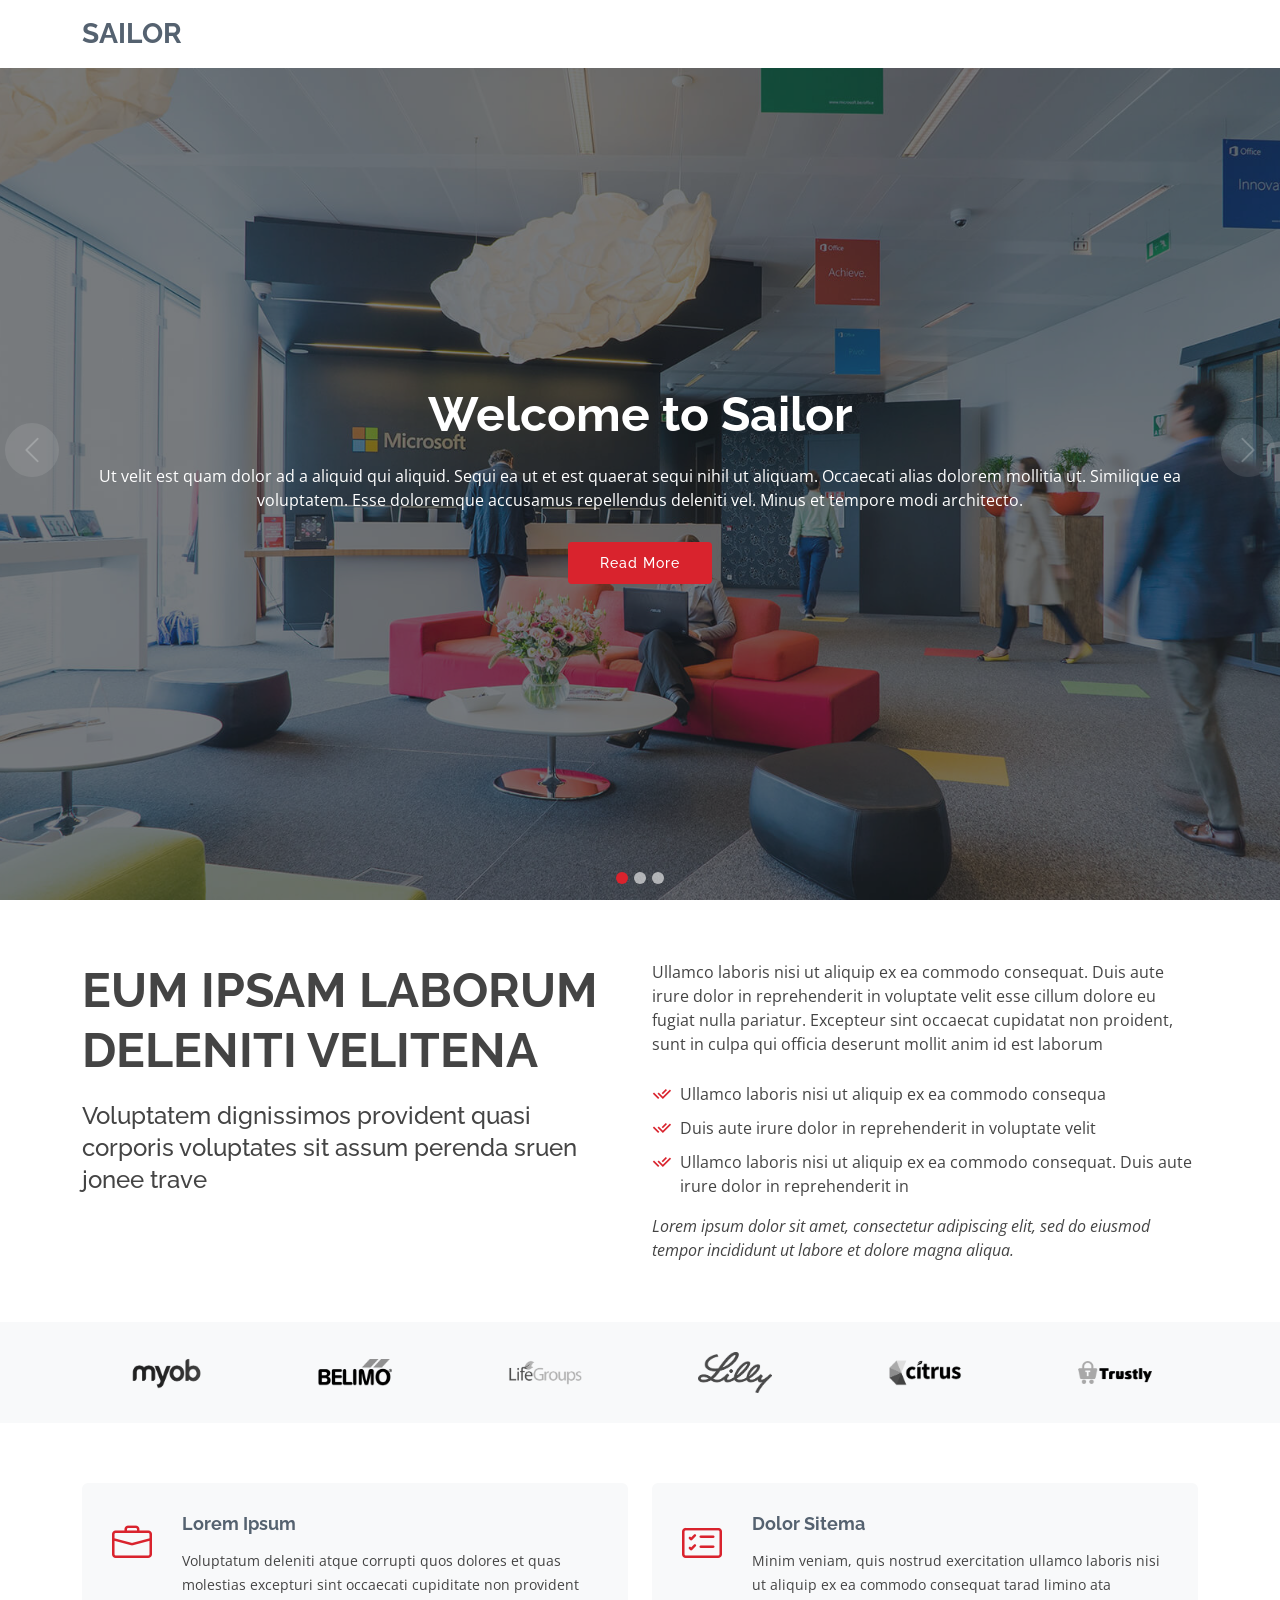
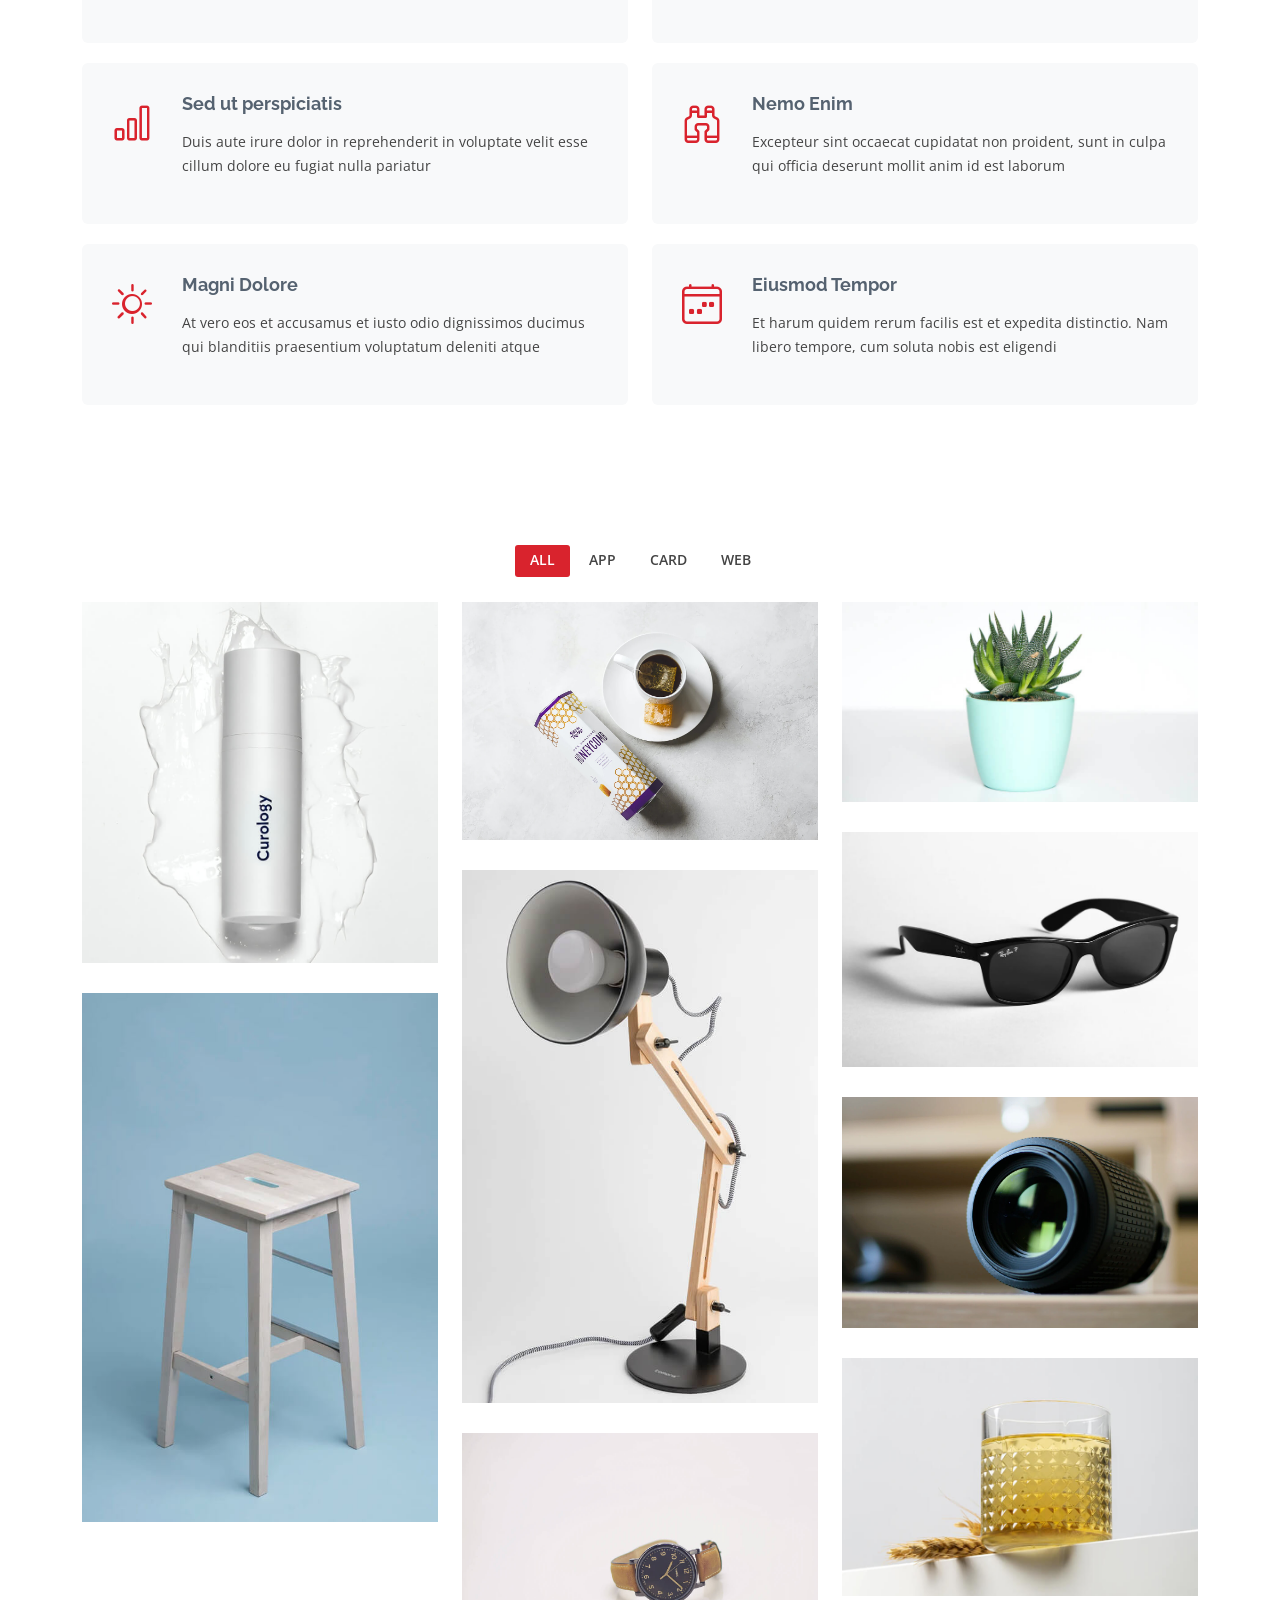
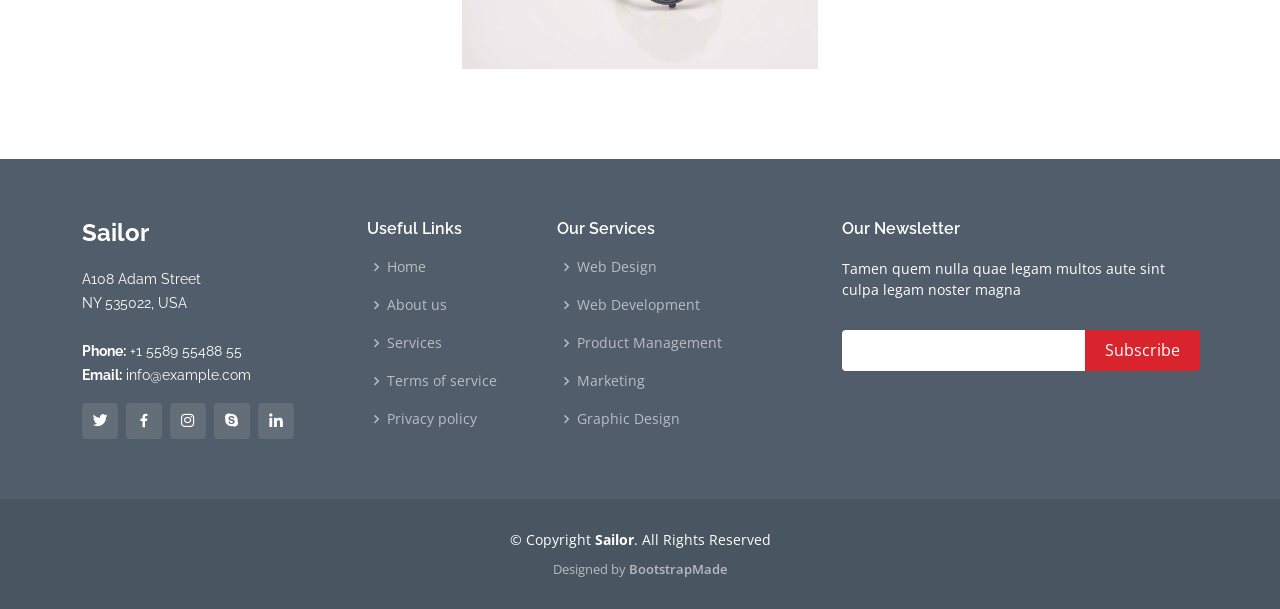
==== public/Home/index.html @ f279ddf5 "index page done with page separation" ====
<!DOCTYPE html>
<html lang="en">

<head>
  <meta charset="utf-8">
  <meta content="width=device-width, initial-scale=1.0" name="viewport">

  <title>Sailor Bootstrap Template - Index</title>
  <meta content="" name="description">
  <meta content="" name="keywords">

  <!-- Favicons -->
  <link href="assets/img/favicon.png" rel="icon">
  <link href="assets/img/apple-touch-icon.png" rel="apple-touch-icon">

  <!-- Google Fonts -->
  <link href="https://fonts.googleapis.com/css?family=Open+Sans:300,300i,400,400i,600,600i,700,700i|Raleway:300,300i,400,400i,500,500i,600,600i,700,700i|Poppins:300,300i,400,400i,500,500i,600,600i,700,700i" rel="stylesheet">

  <!-- Vendor CSS Files -->
  <link href="assets/vendor/animate.css/animate.min.css" rel="stylesheet">
  <link href="assets/vendor/bootstrap/css/bootstrap.min.css" rel="stylesheet">
  <link href="assets/vendor/bootstrap-icons/bootstrap-icons.css" rel="stylesheet">
  <link href="assets/vendor/boxicons/css/boxicons.min.css" rel="stylesheet">
  <link href="assets/vendor/glightbox/css/glightbox.min.css" rel="stylesheet">
  <link href="assets/vendor/remixicon/remixicon.css" rel="stylesheet">
  <link href="assets/vendor/swiper/swiper-bundle.min.css" rel="stylesheet">

  <!-- Template Main CSS File -->
  <link href="assets/css/style.css" rel="stylesheet">

  <!-- =======================================================
  * Template Name: Sailor - v4.10.0
  * Template URL: https://bootstrapmade.com/sailor-free-bootstrap-theme/
  * Author: BootstrapMade.com
  * License: https://bootstrapmade.com/license/
  ======================================================== -->
</head>

<body>

  <!-- ======= Header ======= -->
  <header id="header" class="fixed-top d-flex align-items-center">
    <div class="container d-flex align-items-center">

      <h1 class="logo me-auto"><a href="index.html">Sailor</a></h1>
      <!-- Uncomment below if you prefer to use an image logo -->
      <!-- <a href="index.html" class="logo me-auto"><img src="assets/img/logo.png" alt="" class="img-fluid"></a>

      <nav id="navbar" class="navbar">
        <ul>
          <li><a href="index.html" class="active">Home</a></li>

          <li class="dropdown"><a href="#"><span>About</span> <i class="bi bi-chevron-down"></i></a>
            <ul>
              <li><a href="about.html">About</a></li>
              <li><a href="team.html">Team</a></li>
              <li><a href="testimonials.html">Testimonials</a></li>

              <li class="dropdown"><a href="#"><span>Deep Drop Down</span> <i class="bi bi-chevron-right"></i></a>
                <ul>
                  <li><a href="#">Deep Drop Down 1</a></li>
                  <li><a href="#">Deep Drop Down 2</a></li>
                  <li><a href="#">Deep Drop Down 3</a></li>
                  <li><a href="#">Deep Drop Down 4</a></li>
                  <li><a href="#">Deep Drop Down 5</a></li>
                </ul>
              </li>
            </ul>
          </li>
          <li><a href="services.html">Services</a></li>
          <li><a href="portfolio.html">Portfolio</a></li>
          <li><a href="pricing.html">Pricing</a></li>
          <li><a href="blog.html">Blog</a></li>

          <li><a href="contact.html">Contact</a></li>
          <li><a href="index.html" class="getstarted">Get Started</a></li>
        </ul>
        <i class="bi bi-list mobile-nav-toggle"></i>
      </nav><!-- .navbar -->

    </div>
  </header><!-- End Header -->

  <!-- ======= Hero Section ======= -->
  <section id="hero">
    <div id="heroCarousel" data-bs-interval="5000" class="carousel slide carousel-fade" data-bs-ride="carousel">

      <ol class="carousel-indicators" id="hero-carousel-indicators"></ol>

      <div class="carousel-inner" role="listbox">

        <!-- Slide 1 -->
        <div class="carousel-item active" style="background-image: url(assets/img/slide/slide-1.jpg)">
          <div class="carousel-container">
            <div class="container">
              <h2 class="animate__animated animate__fadeInDown">Welcome to <span>Sailor</span></h2>
              <p class="animate__animated animate__fadeInUp">Ut velit est quam dolor ad a aliquid qui aliquid. Sequi ea ut et est quaerat sequi nihil ut aliquam. Occaecati alias dolorem mollitia ut. Similique ea voluptatem. Esse doloremque accusamus repellendus deleniti vel. Minus et tempore modi architecto.</p>
              <a href="#about" class="btn-get-started animate__animated animate__fadeInUp scrollto">Read More</a>
            </div>
          </div>
        </div>

        <!-- Slide 2 -->
        <div class="carousel-item" style="background-image: url(assets/img/slide/slide-2.jpg)">
          <div class="carousel-container">
            <div class="container">
              <h2 class="animate__animated animate__fadeInDown">Lorem Ipsum Dolor</h2>
              <p class="animate__animated animate__fadeInUp">Ut velit est quam dolor ad a aliquid qui aliquid. Sequi ea ut et est quaerat sequi nihil ut aliquam. Occaecati alias dolorem mollitia ut. Similique ea voluptatem. Esse doloremque accusamus repellendus deleniti vel. Minus et tempore modi architecto.</p>
              <a href="#about" class="btn-get-started animate__animated animate__fadeInUp scrollto">Read More</a>
            </div>
          </div>
        </div>

        <!-- Slide 3 -->
        <div class="carousel-item" style="background-image: url(assets/img/slide/slide-3.jpg)">
          <div class="carousel-container">
            <div class="container">
              <h2 class="animate__animated animate__fadeInDown">Sequi ea ut et est quaerat</h2>
              <p class="animate__animated animate__fadeInUp">Ut velit est quam dolor ad a aliquid qui aliquid. Sequi ea ut et est quaerat sequi nihil ut aliquam. Occaecati alias dolorem mollitia ut. Similique ea voluptatem. Esse doloremque accusamus repellendus deleniti vel. Minus et tempore modi architecto.</p>
              <a href="#about" class="btn-get-started animate__animated animate__fadeInUp scrollto">Read More</a>
            </div>
          </div>
        </div>

      </div>

      <a class="carousel-control-prev" href="#heroCarousel" role="button" data-bs-slide="prev">
        <span class="carousel-control-prev-icon bi bi-chevron-left" aria-hidden="true"></span>
      </a>

      <a class="carousel-control-next" href="#heroCarousel" role="button" data-bs-slide="next">
        <span class="carousel-control-next-icon bi bi-chevron-right" aria-hidden="true"></span>
      </a>

    </div>
  </section><!-- End Hero -->

  <main id="main">

    <!-- ======= About Section ======= -->
    <section id="about" class="about">
      <div class="container">

        <div class="row content">
          <div class="col-lg-6">
            <h2>Eum ipsam laborum deleniti velitena</h2>
            <h3>Voluptatem dignissimos provident quasi corporis voluptates sit assum perenda sruen jonee trave</h3>
          </div>
          <div class="col-lg-6 pt-4 pt-lg-0">
            <p>
              Ullamco laboris nisi ut aliquip ex ea commodo consequat. Duis aute irure dolor in reprehenderit in voluptate
              velit esse cillum dolore eu fugiat nulla pariatur. Excepteur sint occaecat cupidatat non proident, sunt in
              culpa qui officia deserunt mollit anim id est laborum
            </p>
            <ul>
              <li><i class="ri-check-double-line"></i> Ullamco laboris nisi ut aliquip ex ea commodo consequa</li>
              <li><i class="ri-check-double-line"></i> Duis aute irure dolor in reprehenderit in voluptate velit</li>
              <li><i class="ri-check-double-line"></i> Ullamco laboris nisi ut aliquip ex ea commodo consequat. Duis aute irure dolor in reprehenderit in</li>
            </ul>
            <p class="fst-italic">
              Lorem ipsum dolor sit amet, consectetur adipiscing elit, sed do eiusmod tempor incididunt ut labore et dolore
              magna aliqua.
            </p>
          </div>
        </div>

      </div>
    </section><!-- End About Section -->

    <!-- ======= Clients Section ======= -->
    <section id="clients" class="clients section-bg">
      <div class="container">

        <div class="row">

          <div class="col-lg-2 col-md-4 col-6 d-flex align-items-center justify-content-center">
            <img src="assets/img/clients/client-1.png" class="img-fluid" alt="">
          </div>

          <div class="col-lg-2 col-md-4 col-6 d-flex align-items-center justify-content-center">
            <img src="assets/img/clients/client-2.png" class="img-fluid" alt="">
          </div>

          <div class="col-lg-2 col-md-4 col-6 d-flex align-items-center justify-content-center">
            <img src="assets/img/clients/client-3.png" class="img-fluid" alt="">
          </div>

          <div class="col-lg-2 col-md-4 col-6 d-flex align-items-center justify-content-center">
            <img src="assets/img/clients/client-4.png" class="img-fluid" alt="">
          </div>

          <div class="col-lg-2 col-md-4 col-6 d-flex align-items-center justify-content-center">
            <img src="assets/img/clients/client-5.png" class="img-fluid" alt="">
          </div>

          <div class="col-lg-2 col-md-4 col-6 d-flex align-items-center justify-content-center">
            <img src="assets/img/clients/client-6.png" class="img-fluid" alt="">
          </div>

        </div>

      </div>
    </section><!-- End Clients Section -->

    <!-- ======= Services Section ======= -->
    <section id="services" class="services">
      <div class="container">

        <div class="row">
          <div class="col-md-6">
            <div class="icon-box">
              <i class="bi bi-briefcase"></i>
              <h4><a href="#">Lorem Ipsum</a></h4>
              <p>Voluptatum deleniti atque corrupti quos dolores et quas molestias excepturi sint occaecati cupiditate non provident</p>
            </div>
          </div>
          <div class="col-md-6 mt-4 mt-md-0">
            <div class="icon-box">
              <i class="bi bi-card-checklist"></i>
              <h4><a href="#">Dolor Sitema</a></h4>
              <p>Minim veniam, quis nostrud exercitation ullamco laboris nisi ut aliquip ex ea commodo consequat tarad limino ata</p>
            </div>
          </div>
          <div class="col-md-6 mt-4 mt-md-0">
            <div class="icon-box">
              <i class="bi bi-bar-chart"></i>
              <h4><a href="#">Sed ut perspiciatis</a></h4>
              <p>Duis aute irure dolor in reprehenderit in voluptate velit esse cillum dolore eu fugiat nulla pariatur</p>
            </div>
          </div>
          <div class="col-md-6 mt-4 mt-md-0">
            <div class="icon-box">
              <i class="bi bi-binoculars"></i>
              <h4><a href="#">Nemo Enim</a></h4>
              <p>Excepteur sint occaecat cupidatat non proident, sunt in culpa qui officia deserunt mollit anim id est laborum</p>
            </div>
          </div>
          <div class="col-md-6 mt-4 mt-md-0">
            <div class="icon-box">
              <i class="bi bi-brightness-high"></i>
              <h4><a href="#">Magni Dolore</a></h4>
              <p>At vero eos et accusamus et iusto odio dignissimos ducimus qui blanditiis praesentium voluptatum deleniti atque</p>
            </div>
          </div>
          <div class="col-md-6 mt-4 mt-md-0">
            <div class="icon-box">
              <i class="bi bi-calendar4-week"></i>
              <h4><a href="#">Eiusmod Tempor</a></h4>
              <p>Et harum quidem rerum facilis est et expedita distinctio. Nam libero tempore, cum soluta nobis est eligendi</p>
            </div>
          </div>
        </div>

      </div>
    </section><!-- End Services Section -->

    <!-- ======= Portfolio Section ======= -->
    <section id="portfolio" class="portfolio">
      <div class="container">

        <div class="row">
          <div class="col-lg-12 d-flex justify-content-center">
            <ul id="portfolio-flters">
              <li data-filter="*" class="filter-active">All</li>
              <li data-filter=".filter-app">App</li>
              <li data-filter=".filter-card">Card</li>
              <li data-filter=".filter-web">Web</li>
            </ul>
          </div>
        </div>

        <div class="row portfolio-container">

          <div class="col-lg-4 col-md-6 portfolio-item filter-app">
            <div class="portfolio-wrap">
              <img src="assets/img/portfolio/portfolio-1.jpg" class="img-fluid" alt="">
              <div class="portfolio-info">
                <h4>App 1</h4>
                <p>App</p>
                <div class="portfolio-links">
                  <a href="assets/img/portfolio/portfolio-1.jpg" data-gallery="portfolioGallery" class="portfolio-lightbox" title="App 1"><i class="bx bx-plus"></i></a>
                  <a href="portfolio-details.html" class="portfolio-details-lightbox" data-glightbox="type: external" title="Portfolio Details"><i class="bx bx-link"></i></a>
                </div>
              </div>
            </div>
          </div>

          <div class="col-lg-4 col-md-6 portfolio-item filter-web">
            <div class="portfolio-wrap">
              <img src="assets/img/portfolio/portfolio-2.jpg" class="img-fluid" alt="">
              <div class="portfolio-info">
                <h4>Web 3</h4>
                <p>Web</p>
                <div class="portfolio-links">
                  <a href="assets/img/portfolio/portfolio-2.jpg" data-gallery="portfolioGallery" class="portfolio-lightbox" title="Web 3"><i class="bx bx-plus"></i></a>
                  <a href="portfolio-details.html" class="portfolio-details-lightbox" data-glightbox="type: external" title="Portfolio Details"><i class="bx bx-link"></i></a>
                </div>
              </div>
            </div>
          </div>

          <div class="col-lg-4 col-md-6 portfolio-item filter-app">
            <div class="portfolio-wrap">
              <img src="assets/img/portfolio/portfolio-3.jpg" class="img-fluid" alt="">
              <div class="portfolio-info">
                <h4>App 2</h4>
                <p>App</p>
                <div class="portfolio-links">
                  <a href="assets/img/portfolio/portfolio-3.jpg" data-gallery="portfolioGallery" class="portfolio-lightbox" title="App 2"><i class="bx bx-plus"></i></a>
                  <a href="portfolio-details.html" class="portfolio-details-lightbox" data-glightbox="type: external" title="Portfolio Details"><i class="bx bx-link"></i></a>
                </div>
              </div>
            </div>
          </div>

          <div class="col-lg-4 col-md-6 portfolio-item filter-card">
            <div class="portfolio-wrap">
              <img src="assets/img/portfolio/portfolio-4.jpg" class="img-fluid" alt="">
              <div class="portfolio-info">
                <h4>Card 2</h4>
                <p>Card</p>
                <div class="portfolio-links">
                  <a href="assets/img/portfolio/portfolio-4.jpg" data-gallery="portfolioGallery" class="portfolio-lightbox" title="Card 2"><i class="bx bx-plus"></i></a>
                  <a href="portfolio-details.html" class="portfolio-details-lightbox" data-glightbox="type: external" title="Portfolio Details"><i class="bx bx-link"></i></a>
                </div>
              </div>
            </div>
          </div>

          <div class="col-lg-4 col-md-6 portfolio-item filter-web">
            <div class="portfolio-wrap">
              <img src="assets/img/portfolio/portfolio-5.jpg" class="img-fluid" alt="">
              <div class="portfolio-info">
                <h4>Web 2</h4>
                <p>Web</p>
                <div class="portfolio-links">
                  <a href="assets/img/portfolio/portfolio-5.jpg" data-gallery="portfolioGallery" class="portfolio-lightbox" title="Web 2"><i class="bx bx-plus"></i></a>
                  <a href="portfolio-details.html" class="portfolio-details-lightbox" data-glightbox="type: external" title="Portfolio Details"><i class="bx bx-link"></i></a>
                </div>
              </div>
            </div>
          </div>

          <div class="col-lg-4 col-md-6 portfolio-item filter-app">
            <div class="portfolio-wrap">
              <img src="assets/img/portfolio/portfolio-6.jpg" class="img-fluid" alt="">
              <div class="portfolio-info">
                <h4>App 3</h4>
                <p>App</p>
                <div class="portfolio-links">
                  <a href="assets/img/portfolio/portfolio-6.jpg" data-gallery="portfolioGallery" class="portfolio-lightbox" title="App 3"><i class="bx bx-plus"></i></a>
                  <a href="portfolio-details.html" class="portfolio-details-lightbox" data-glightbox="type: external" title="Portfolio Details"><i class="bx bx-link"></i></a>
                </div>
              </div>
            </div>
          </div>

          <div class="col-lg-4 col-md-6 portfolio-item filter-card">
            <div class="portfolio-wrap">
              <img src="assets/img/portfolio/portfolio-7.jpg" class="img-fluid" alt="">
              <div class="portfolio-info">
                <h4>Card 1</h4>
                <p>Card</p>
                <div class="portfolio-links">
                  <a href="assets/img/portfolio/portfolio-7.jpg" data-gallery="portfolioGallery" class="portfolio-lightbox" title="Card 1"><i class="bx bx-plus"></i></a>
                  <a href="portfolio-details.html" class="portfolio-details-lightbox" data-glightbox="type: external" title="Portfolio Details"><i class="bx bx-link"></i></a>
                </div>
              </div>
            </div>
          </div>

          <div class="col-lg-4 col-md-6 portfolio-item filter-card">
            <div class="portfolio-wrap">
              <img src="assets/img/portfolio/portfolio-8.jpg" class="img-fluid" alt="">
              <div class="portfolio-info">
                <h4>Card 3</h4>
                <p>Card</p>
                <div class="portfolio-links">
                  <a href="assets/img/portfolio/portfolio-8.jpg" data-gallery="portfolioGallery" class="portfolio-lightbox" title="Card 3"><i class="bx bx-plus"></i></a>
                  <a href="portfolio-details.html" class="portfolio-details-lightbox" data-glightbox="type: external" title="Portfolio Details"><i class="bx bx-link"></i></a>
                </div>
              </div>
            </div>
          </div>

          <div class="col-lg-4 col-md-6 portfolio-item filter-web">
            <div class="portfolio-wrap">
              <img src="assets/img/portfolio/portfolio-9.jpg" class="img-fluid" alt="">
              <div class="portfolio-info">
                <h4>Web 3</h4>
                <p>Web</p>
                <div class="portfolio-links">
                  <a href="assets/img/portfolio/portfolio-9.jpg" data-gallery="portfolioGallery" class="portfolio-lightbox" title="Web 3"><i class="bx bx-plus"></i></a>
                  <a href="portfolio-details.html" class="portfolio-details-lightbox" data-glightbox="type: external" title="Portfolio Details"><i class="bx bx-link"></i></a>
                </div>
              </div>
            </div>
          </div>

        </div>

      </div>
    </section><!-- End Portfolio Section -->

  </main><!-- End #main -->

  <!-- ======= Footer ======= -->
  <footer id="footer">
    <div class="footer-top">
      <div class="container">
        <div class="row">

          <div class="col-lg-3 col-md-6">
            <div class="footer-info">
              <h3>Sailor</h3>
              <p>
                A108 Adam Street <br>
                NY 535022, USA<br><br>
                <strong>Phone:</strong> +1 5589 55488 55<br>
                <strong>Email:</strong> info@example.com<br>
              </p>
              <div class="social-links mt-3">
                <a href="#" class="twitter"><i class="bx bxl-twitter"></i></a>
                <a href="#" class="facebook"><i class="bx bxl-facebook"></i></a>
                <a href="#" class="instagram"><i class="bx bxl-instagram"></i></a>
                <a href="#" class="google-plus"><i class="bx bxl-skype"></i></a>
                <a href="#" class="linkedin"><i class="bx bxl-linkedin"></i></a>
              </div>
            </div>
          </div>

          <div class="col-lg-2 col-md-6 footer-links">
            <h4>Useful Links</h4>
            <ul>
              <li><i class="bx bx-chevron-right"></i> <a href="#">Home</a></li>
              <li><i class="bx bx-chevron-right"></i> <a href="#">About us</a></li>
              <li><i class="bx bx-chevron-right"></i> <a href="#">Services</a></li>
              <li><i class="bx bx-chevron-right"></i> <a href="#">Terms of service</a></li>
              <li><i class="bx bx-chevron-right"></i> <a href="#">Privacy policy</a></li>
            </ul>
          </div>

          <div class="col-lg-3 col-md-6 footer-links">
            <h4>Our Services</h4>
            <ul>
              <li><i class="bx bx-chevron-right"></i> <a href="#">Web Design</a></li>
              <li><i class="bx bx-chevron-right"></i> <a href="#">Web Development</a></li>
              <li><i class="bx bx-chevron-right"></i> <a href="#">Product Management</a></li>
              <li><i class="bx bx-chevron-right"></i> <a href="#">Marketing</a></li>
              <li><i class="bx bx-chevron-right"></i> <a href="#">Graphic Design</a></li>
            </ul>
          </div>

          <div class="col-lg-4 col-md-6 footer-newsletter">
            <h4>Our Newsletter</h4>
            <p>Tamen quem nulla quae legam multos aute sint culpa legam noster magna</p>
            <form action="" method="post">
              <input type="email" name="email"><input type="submit" value="Subscribe">
            </form>

          </div>

        </div>
      </div>
    </div>

    <div class="container">
      <div class="copyright">
        &copy; Copyright <strong><span>Sailor</span></strong>. All Rights Reserved
      </div>
      <div class="credits">
        <!-- All the links in the footer should remain intact. -->
        <!-- You can delete the links only if you purchased the pro version. -->
        <!-- Licensing information: https://bootstrapmade.com/license/ -->
        <!-- Purchase the pro version with working PHP/AJAX contact form: https://bootstrapmade.com/sailor-free-bootstrap-theme/ -->
        Designed by <a href="https://bootstrapmade.com/">BootstrapMade</a>
      </div>
    </div>
  </footer><!-- End Footer -->

  <a href="#" class="back-to-top d-flex align-items-center justify-content-center"><i class="bi bi-arrow-up-short"></i></a>

  <!-- Vendor JS Files -->
  <script src="assets/vendor/bootstrap/js/bootstrap.bundle.min.js"></script>
  <script src="assets/vendor/glightbox/js/glightbox.min.js"></script>
  <script src="assets/vendor/isotope-layout/isotope.pkgd.min.js"></script>
  <script src="assets/vendor/swiper/swiper-bundle.min.js"></script>
  <script src="assets/vendor/waypoints/noframework.waypoints.js"></script>
  <script src="assets/vendor/php-email-form/validate.js"></script>

  <!-- Template Main JS File -->
  <script src="assets/js/main.js"></script>

</body>

</html>
---- public/Home/assets/css/style.css ----
/**
* Template Name: Sailor - v4.10.0
* Template URL: https://bootstrapmade.com/sailor-free-bootstrap-theme/
* Author: BootstrapMade.com
* License: https://bootstrapmade.com/license/
*/

/*--------------------------------------------------------------
# General
--------------------------------------------------------------*/
body {
  font-family: "Open Sans", sans-serif;
  color: #444444;
}

a {
  text-decoration: none;
  color: #d9232d;
}

a:hover {
  color: #e24d55;
  text-decoration: none;
}

h1,
h2,
h3,
h4,
h5,
h6 {
  font-family: "Raleway", sans-serif;
}

/*--------------------------------------------------------------
# Back to top button
--------------------------------------------------------------*/
.back-to-top {
  position: fixed;
  visibility: hidden;
  opacity: 0;
  right: 15px;
  bottom: 15px;
  z-index: 996;
  background: #d9232d;
  width: 40px;
  height: 40px;
  border-radius: 4px;
  transition: all 0.4s;
}

.back-to-top i {
  font-size: 28px;
  color: #fff;
  line-height: 0;
}

.back-to-top:hover {
  background: #e1444d;
  color: #fff;
}

.back-to-top.active {
  visibility: visible;
  opacity: 1;
}

/*--------------------------------------------------------------
# Header
--------------------------------------------------------------*/
#header {
  background: white;
  transition: all 0.5s;
  z-index: 997;
  padding: 20px 0;
}

#header.header-scrolled {
  box-shadow: 0px 2px 15px rgba(0, 0, 0, 0.1);
  padding: 12px 0;
}

#header.header-inner-pages {
  box-shadow: 0px 2px 15px rgba(0, 0, 0, 0.1);
}

#header .logo {
  font-size: 28px;
  margin: 0;
  padding: 0;
  line-height: 1;
  font-weight: 700;
  text-transform: uppercase;
}

#header .logo a {
  color: #556270;
}

#header .logo img {
  max-height: 40px;
}

/*--------------------------------------------------------------
# Navigation Menu
--------------------------------------------------------------*/
/**
* Desktop Navigation 
*/
.navbar {
  padding: 0;
}

.navbar ul {
  margin: 0;
  padding: 0;
  display: flex;
  list-style: none;
  align-items: center;
}

.navbar li {
  position: relative;
}

.navbar a,
.navbar a:focus {
  display: flex;
  align-items: center;
  justify-content: space-between;
  padding: 10px 0 10px 30px;
  font-family: "Poppins", sans-serif;
  font-size: 15px;
  font-weight: 500;
  color: #556270;
  white-space: nowrap;
  transition: 0.3s;
}

.navbar a i,
.navbar a:focus i {
  font-size: 12px;
  line-height: 0;
  margin-left: 5px;
}

.navbar a:hover,
.navbar .active,
.navbar .active:focus,
.navbar li:hover>a {
  color: #d9232d;
}

.navbar .getstarted,
.navbar .getstarted:focus {
  background: #d9232d;
  padding: 8px 25px;
  margin-left: 30px;
  border-radius: 4px;
  font-weight: 400;
  color: #fff;
}

.navbar .getstarted:hover,
.navbar .getstarted:focus:hover {
  color: #fff;
  background: #e1444d;
}

.navbar .dropdown ul {
  display: block;
  position: absolute;
  left: 14px;
  top: calc(100% + 30px);
  margin: 0;
  padding: 10px 0;
  z-index: 99;
  opacity: 0;
  visibility: hidden;
  background: #fff;
  box-shadow: 0px 0px 30px rgba(127, 137, 161, 0.25);
  transition: 0.3s;
}

.navbar .dropdown ul li {
  min-width: 200px;
}

.navbar .dropdown ul a {
  padding: 10px 20px;
  font-size: 15px;
  text-transform: none;
  font-weight: 400;
}

.navbar .dropdown ul a i {
  font-size: 12px;
}

.navbar .dropdown ul a:hover,
.navbar .dropdown ul .active:hover,
.navbar .dropdown ul li:hover>a {
  color: #d9232d;
}

.navbar .dropdown:hover>ul {
  opacity: 1;
  top: 100%;
  visibility: visible;
}

.navbar .dropdown .dropdown ul {
  top: 0;
  left: calc(100% - 30px);
  visibility: hidden;
}

.navbar .dropdown .dropdown:hover>ul {
  opacity: 1;
  top: 0;
  left: 100%;
  visibility: visible;
}

@media (max-width: 1366px) {
  .navbar .dropdown .dropdown ul {
    left: -90%;
  }

  .navbar .dropdown .dropdown:hover>ul {
    left: -100%;
  }
}

/**
* Mobile Navigation 
*/
.mobile-nav-toggle {
  color: #556270;
  font-size: 28px;
  cursor: pointer;
  display: none;
  line-height: 0;
  transition: 0.5s;
}

.mobile-nav-toggle.bi-x {
  color: #fff;
}

@media (max-width: 991px) {
  .mobile-nav-toggle {
    display: block;
  }

  .navbar ul {
    display: none;
  }
}

.navbar-mobile {
  position: fixed;
  overflow: hidden;
  top: 0;
  right: 0;
  left: 0;
  bottom: 0;
  background: rgba(63, 73, 83, 0.9);
  transition: 0.3s;
  z-index: 999;
}

.navbar-mobile .mobile-nav-toggle {
  position: absolute;
  top: 15px;
  right: 15px;
}

.navbar-mobile ul {
  display: block;
  position: absolute;
  top: 55px;
  right: 15px;
  bottom: 15px;
  left: 15px;
  padding: 10px 0;
  background-color: #fff;
  overflow-y: auto;
  transition: 0.3s;
}

.navbar-mobile a,
.navbar-mobile a:focus {
  padding: 10px 20px;
  font-size: 15px;
  color: #556270;
}

.navbar-mobile a:hover,
.navbar-mobile .active,
.navbar-mobile li:hover>a {
  color: #d9232d;
}

.navbar-mobile .getstarted,
.navbar-mobile .getstarted:focus {
  margin: 15px;
}

.navbar-mobile .dropdown ul {
  position: static;
  display: none;
  margin: 10px 20px;
  padding: 10px 0;
  z-index: 99;
  opacity: 1;
  visibility: visible;
  background: #fff;
  box-shadow: 0px 0px 30px rgba(127, 137, 161, 0.25);
}

.navbar-mobile .dropdown ul li {
  min-width: 200px;
}

.navbar-mobile .dropdown ul a {
  padding: 10px 20px;
}

.navbar-mobile .dropdown ul a i {
  font-size: 12px;
}

.navbar-mobile .dropdown ul a:hover,
.navbar-mobile .dropdown ul .active:hover,
.navbar-mobile .dropdown ul li:hover>a {
  color: #d9232d;
}

.navbar-mobile .dropdown>.dropdown-active {
  display: block;
}

/*--------------------------------------------------------------
# Hero Section
--------------------------------------------------------------*/
#hero {
  width: 100%;
  height: 100vh;
  background-color: rgba(63, 73, 83, 0.8);
  overflow: hidden;
  position: relative;
}

#hero .carousel,
#hero .carousel-inner,
#hero .carousel-item,
#hero .carousel-item::before {
  position: absolute;
  top: 0;
  right: 0;
  left: 0;
  bottom: 0;
}

#hero .carousel-item {
  background-size: cover;
  background-position: center;
  background-repeat: no-repeat;
}

#hero .carousel-item::before {
  content: "";
  background-color: rgba(30, 35, 40, 0.6);
}

#hero .carousel-container {
  display: flex;
  justify-content: center;
  align-items: center;
  position: absolute;
  bottom: 0;
  top: 70px;
  left: 50px;
  right: 50px;
}

#hero .container {
  text-align: center;
}

#hero h2 {
  color: #fff;
  margin-bottom: 20px;
  font-size: 48px;
  font-weight: 700;
}

#hero p {
  -webkit-animation-delay: 0.4s;
  animation-delay: 0.4s;
  margin: 0 auto 30px auto;
  color: #fff;
}

#hero .carousel-inner .carousel-item {
  transition-property: opacity;
  background-position: center top;
}

#hero .carousel-inner .carousel-item,
#hero .carousel-inner .active.carousel-item-start,
#hero .carousel-inner .active.carousel-item-end {
  opacity: 0;
}

#hero .carousel-inner .active,
#hero .carousel-inner .carousel-item-next.carousel-item-start,
#hero .carousel-inner .carousel-item-prev.carousel-item-end {
  opacity: 1;
  transition: 0.5s;
}

#hero .carousel-inner .carousel-item-next,
#hero .carousel-inner .carousel-item-prev,
#hero .carousel-inner .active.carousel-item-start,
#hero .carousel-inner .active.carousel-item-end {
  left: 0;
  transform: translate3d(0, 0, 0);
}

#hero .carousel-control-next-icon,
#hero .carousel-control-prev-icon {
  background: none;
  font-size: 30px;
  line-height: 0;
  width: auto;
  height: auto;
  background: rgba(255, 255, 255, 0.2);
  border-radius: 50px;
  transition: 0.3s;
  color: rgba(255, 255, 255, 0.5);
  width: 54px;
  height: 54px;
  display: flex;
  align-items: center;
  justify-content: center;
}

#hero .carousel-control-next-icon:hover,
#hero .carousel-control-prev-icon:hover {
  background: rgba(255, 255, 255, 0.3);
  color: rgba(255, 255, 255, 0.8);
}

#hero .carousel-indicators li {
  cursor: pointer;
  background: #fff;
  overflow: hidden;
  border: 0;
  width: 12px;
  height: 12px;
  border-radius: 50px;
  opacity: 0.6;
  transition: 0.3s;
}

#hero .carousel-indicators li.active {
  opacity: 1;
  background: #d9232d;
}

#hero .btn-get-started {
  font-family: "Raleway", sans-serif;
  font-weight: 500;
  font-size: 14px;
  letter-spacing: 1px;
  display: inline-block;
  padding: 14px 32px;
  border-radius: 4px;
  transition: 0.5s;
  line-height: 1;
  color: #fff;
  -webkit-animation-delay: 0.8s;
  animation-delay: 0.8s;
  background: #d9232d;
}

#hero .btn-get-started:hover {
  background: #df3740;
}

@media (max-width: 992px) {
  #hero {
    height: 100vh;
  }

  #hero .carousel-container {
    top: 8px;
  }
}

@media (max-width: 768px) {
  #hero h2 {
    font-size: 28px;
  }
}

@media (min-width: 1024px) {

  #hero .carousel-control-prev,
  #hero .carousel-control-next {
    width: 5%;
  }
}

@media (max-height: 500px) {
  #hero {
    height: 120vh;
  }
}

/*--------------------------------------------------------------
# Sections General
--------------------------------------------------------------*/
section {
  padding: 60px 0;
  overflow: hidden;
}

.section-bg,
.services .icon-box {
  background-color: #f8f9fa;
}

.section-title {
  padding-bottom: 40px;
}

.section-title h2 {
  font-size: 14px;
  font-weight: 500;
  padding: 0;
  line-height: 1px;
  margin: 0 0 5px 0;
  letter-spacing: 2px;
  text-transform: uppercase;
  color: #aaaaaa;
  font-family: "Poppins", sans-serif;
}

.section-title h2::after {
  content: "";
  width: 120px;
  height: 1px;
  display: inline-block;
  background: #e6636a;
  margin: 4px 10px;
}

.section-title p {
  margin: 0;
  margin: 0;
  font-size: 36px;
  font-weight: 700;
  text-transform: uppercase;
  font-family: "Poppins", sans-serif;
  color: #556270;
}

/*--------------------------------------------------------------
# Breadcrumbs
--------------------------------------------------------------*/
.breadcrumbs {
  padding: 18px 0;
  background: #f8f9fa;
  min-height: 40px;
  margin-top: 80px;
}

.breadcrumbs h2 {
  font-size: 32px;
  font-weight: 300;
  margin: 0;
}

.breadcrumbs ol {
  display: flex;
  flex-wrap: wrap;
  list-style: none;
  padding: 0;
  margin: 0;
  font-size: 14px;
}

.breadcrumbs ol li+li {
  padding-left: 10px;
}

.breadcrumbs ol li+li::before {
  display: inline-block;
  padding-right: 10px;
  color: #6b7b8d;
  content: "/";
}

@media (max-width: 992px) {
  .breadcrumbs {
    margin-top: 58px;
  }

  .breadcrumbs .d-flex {
    display: block !important;
  }

  .breadcrumbs h2 {
    margin-bottom: 10px;
  }

  .breadcrumbs ol {
    display: block;
  }

  .breadcrumbs ol li {
    display: inline-block;
  }
}

/*--------------------------------------------------------------
# About
--------------------------------------------------------------*/
.about .content h2 {
  font-weight: 700;
  font-size: 48px;
  line-height: 60px;
  margin-bottom: 20px;
  text-transform: uppercase;
}

.about .content h3 {
  font-weight: 500;
  line-height: 32px;
  font-size: 24px;
}

.about .content ul {
  list-style: none;
  padding: 0;
}

.about .content ul li {
  padding: 10px 0 0 28px;
  position: relative;
}

.about .content ul i {
  left: 0;
  top: 7px;
  position: absolute;
  font-size: 20px;
  color: #d9232d;
}

.about .content p:last-child {
  margin-bottom: 0;
}

/*--------------------------------------------------------------
# Clients
--------------------------------------------------------------*/
.clients {
  padding: 15px 0;
  text-align: center;
}

.clients img {
  max-width: 45%;
  transition: all 0.4s ease-in-out;
  display: inline-block;
  padding: 15px 0;
  filter: grayscale(100);
}

.clients img:hover {
  filter: none;
  transform: scale(1.15);
}

@media (max-width: 768px) {
  .clients img {
    max-width: 40%;
  }
}

/*--------------------------------------------------------------
# Services
--------------------------------------------------------------*/
.services .icon-box {
  margin-bottom: 20px;
  padding: 30px;
  border-radius: 6px;
}

.services .icon-box i {
  float: left;
  color: #d9232d;
  font-size: 40px;
}

.services .icon-box h4 {
  margin-left: 70px;
  font-weight: 700;
  margin-bottom: 15px;
  font-size: 18px;
}

.services .icon-box h4 a {
  color: #556270;
  transition: 0.3s;
}

.services .icon-box p {
  margin-left: 70px;
  line-height: 24px;
  font-size: 14px;
}

.services .icon-box:hover h4 a {
  color: #d9232d;
}

/*--------------------------------------------------------------
# Portfolio
--------------------------------------------------------------*/
.portfolio .portfolio-item {
  margin-bottom: 30px;
}

.portfolio #portfolio-flters {
  padding: 0;
  margin: 0 auto 20px auto;
  list-style: none;
  text-align: center;
}

.portfolio #portfolio-flters li {
  cursor: pointer;
  display: inline-block;
  padding: 8px 15px 10px 15px;
  font-size: 14px;
  font-weight: 600;
  line-height: 1;
  text-transform: uppercase;
  color: #444444;
  margin-bottom: 5px;
  transition: all 0.3s ease-in-out;
  border-radius: 3px;
}

.portfolio #portfolio-flters li:hover,
.portfolio #portfolio-flters li.filter-active {
  color: #fff;
  background: #d9232d;
}

.portfolio #portfolio-flters li:last-child {
  margin-right: 0;
}

.portfolio .portfolio-wrap {
  transition: 0.3s;
  position: relative;
  overflow: hidden;
  z-index: 1;
  background: rgba(85, 98, 112, 0.6);
}

.portfolio .portfolio-wrap::before {
  content: "";
  background: rgba(85, 98, 112, 0.6);
  position: absolute;
  left: 0;
  right: 0;
  top: 0;
  bottom: 0;
  transition: all ease-in-out 0.3s;
  z-index: 2;
  opacity: 0;
}

.portfolio .portfolio-wrap img {
  transition: all ease-in-out 0.3s;
}

.portfolio .portfolio-wrap .portfolio-info {
  opacity: 0;
  position: absolute;
  top: 0;
  left: 0;
  right: 0;
  bottom: 0;
  z-index: 3;
  transition: all ease-in-out 0.3s;
  display: flex;
  flex-direction: column;
  justify-content: flex-end;
  align-items: flex-start;
  padding: 20px;
}

.portfolio .portfolio-wrap .portfolio-info h4 {
  font-size: 20px;
  color: #fff;
  font-weight: 600;
}

.portfolio .portfolio-wrap .portfolio-info p {
  color: rgba(255, 255, 255, 0.7);
  font-size: 14px;
  text-transform: uppercase;
  padding: 0;
  margin: 0;
  font-style: italic;
}

.portfolio .portfolio-wrap .portfolio-links {
  text-align: center;
  z-index: 4;
}

.portfolio .portfolio-wrap .portfolio-links a {
  color: rgba(255, 255, 255, 0.6);
  margin: 0 5px 0 0;
  font-size: 28px;
  display: inline-block;
  transition: 0.3s;
}

.portfolio .portfolio-wrap .portfolio-links a:hover {
  color: white;
}

.portfolio .portfolio-wrap:hover::before {
  opacity: 1;
}

.portfolio .portfolio-wrap:hover img {
  transform: scale(1.2);
}

.portfolio .portfolio-wrap:hover .portfolio-info {
  opacity: 1;
}

/*--------------------------------------------------------------
# Portfolio Details
--------------------------------------------------------------*/
.portfolio-details {
  padding-top: 40px;
}

.portfolio-details .portfolio-details-slider img {
  width: 100%;
}

.portfolio-details .portfolio-details-slider .swiper-pagination {
  margin-top: 20px;
  position: relative;
}

.portfolio-details .portfolio-details-slider .swiper-pagination .swiper-pagination-bullet {
  width: 12px;
  height: 12px;
  background-color: #fff;
  opacity: 1;
  border: 1px solid #d9232d;
}

.portfolio-details .portfolio-details-slider .swiper-pagination .swiper-pagination-bullet-active {
  background-color: #d9232d;
}

.portfolio-details .portfolio-info {
  padding: 30px;
  box-shadow: 0px 0 30px rgba(85, 98, 112, 0.08);
}

.portfolio-details .portfolio-info h3 {
  font-size: 22px;
  font-weight: 700;
  margin-bottom: 20px;
  padding-bottom: 20px;
  border-bottom: 1px solid #eee;
}

.portfolio-details .portfolio-info ul {
  list-style: none;
  padding: 0;
  font-size: 15px;
}

.portfolio-details .portfolio-info ul li+li {
  margin-top: 10px;
}

.portfolio-details .portfolio-description {
  padding-top: 30px;
}

.portfolio-details .portfolio-description h2 {
  font-size: 26px;
  font-weight: 700;
  margin-bottom: 20px;
}

.portfolio-details .portfolio-description p {
  padding: 0;
}

/*--------------------------------------------------------------
# Our Team
--------------------------------------------------------------*/
.team .member {
  position: relative;
  box-shadow: 0px 2px 15px rgba(85, 98, 112, 0.08);
  padding: 30px;
  border-radius: 4px;
  background: white;
}

.team .member .pic {
  overflow: hidden;
  width: 140px;
  border-radius: 4px;
}

.team .member .pic img {
  transition: ease-in-out 0.3s;
}

.team .member:hover img {
  transform: scale(1.1);
}

.team .member .member-info {
  padding-left: 30px;
}

.team .member h4 {
  font-weight: 700;
  margin-bottom: 5px;
  font-size: 20px;
  color: #556270;
}

.team .member span {
  display: block;
  font-size: 15px;
  padding-bottom: 10px;
  position: relative;
  font-weight: 500;
}

.team .member span::after {
  content: "";
  position: absolute;
  display: block;
  width: 50px;
  height: 1px;
  background: #dee2e6;
  bottom: 0;
  left: 0;
}

.team .member p {
  margin: 10px 0 0 0;
  font-size: 14px;
}

.team .member .social {
  margin-top: 12px;
  display: flex;
  align-items: center;
  justify-content: flex-start;
}

.team .member .social a {
  transition: ease-in-out 0.3s;
  display: flex;
  align-items: center;
  justify-content: center;
  border-radius: 4px;
  width: 32px;
  height: 32px;
  background: #8795a4;
}

.team .member .social a i {
  color: #fff;
  font-size: 16px;
  margin: 0 2px;
}

.team .member .social a:hover {
  background: #d9232d;
}

.team .member .social a+a {
  margin-left: 8px;
}

/*--------------------------------------------------------------
# Our Skills
--------------------------------------------------------------*/
.skills .progress {
  height: 60px;
  display: block;
  background: none;
  border-radius: 0;
}

.skills .progress .skill {
  padding: 10px 0;
  margin: 0;
  text-transform: uppercase;
  display: block;
  font-weight: 600;
  font-family: "Poppins", sans-serif;
  color: #556270;
}

.skills .progress .skill .val {
  float: right;
  font-style: normal;
}

.skills .progress-bar-wrap {
  background: #edeff1;
}

.skills .progress-bar {
  width: 1px;
  height: 10px;
  transition: 0.9s;
  background-color: #6b7b8d;
}

/*--------------------------------------------------------------
# Features
--------------------------------------------------------------*/
.features {
  overflow: hidden;
}

.features .nav-tabs {
  border: 0;
}

.features .nav-link {
  border: 0;
  padding: 12px 15px 12px 0;
  transition: 0.3s;
  color: #556270;
  border-radius: 0;
  border-right: 2px solid white;
  font-weight: 600;
  font-size: 15px;
}

.features .nav-link:hover {
  color: #d9232d;
}

.features .nav-link.active {
  color: #d9232d;
  border-color: #d9232d;
}

.features .tab-pane.active {
  -webkit-animation: fadeIn 0.5s ease-out;
  animation: fadeIn 0.5s ease-out;
}

.features .details h3 {
  font-size: 26px;
  font-weight: 600;
  margin-bottom: 20px;
  color: #556270;
}

.features .details p {
  color: #777777;
}

.features .details p:last-child {
  margin-bottom: 0;
}

@media (max-width: 992px) {
  .features .nav-link {
    border: 0;
    padding: 15px;
  }

  .features .nav-link.active {
    color: #fff;
    background: #d9232d;
  }
}

/*--------------------------------------------------------------
# Pricing
--------------------------------------------------------------*/
.pricing .box {
  padding: 20px;
  background: #fff;
  text-align: center;
  box-shadow: 0px 0px 4px rgba(0, 0, 0, 0.12);
  border-radius: 5px;
  position: relative;
  overflow: hidden;
}

.pricing h3 {
  font-weight: 400;
  margin: -20px -20px 20px -20px;
  padding: 20px 15px;
  font-size: 16px;
  font-weight: 600;
  color: #777777;
  background: #f8f8f8;
}

.pricing h4 {
  font-size: 36px;
  color: #d9232d;
  font-weight: 600;
  font-family: "Poppins", sans-serif;
  margin-bottom: 20px;
}

.pricing h4 sup {
  font-size: 20px;
  top: -15px;
  left: -3px;
}

.pricing h4 span {
  color: #bababa;
  font-size: 16px;
  font-weight: 300;
}

.pricing ul {
  padding: 0;
  list-style: none;
  color: #444444;
  text-align: center;
  line-height: 20px;
  font-size: 14px;
}

.pricing ul li {
  padding-bottom: 16px;
}

.pricing ul i {
  color: #d9232d;
  font-size: 18px;
  padding-right: 4px;
}

.pricing ul .na {
  color: #ccc;
  text-decoration: line-through;
}

.pricing .btn-wrap {
  margin: 20px -20px -20px -20px;
  padding: 20px 15px;
  background: #f8f8f8;
  text-align: center;
}

.pricing .btn-buy {
  background: #d9232d;
  display: inline-block;
  padding: 8px 35px 9px 35px;
  border-radius: 4px;
  color: #fff;
  transition: none;
  font-size: 14px;
  font-weight: 400;
  font-family: "Raleway", sans-serif;
  font-weight: 600;
  transition: 0.3s;
}

.pricing .btn-buy:hover {
  background: #e1444d;
}

.pricing .featured h3 {
  color: #fff;
  background: #d9232d;
}

.pricing .advanced {
  width: 200px;
  position: absolute;
  top: 18px;
  right: -68px;
  transform: rotate(45deg);
  z-index: 1;
  font-size: 14px;
  padding: 1px 0 3px 0;
  background: #d9232d;
  color: #fff;
}

/*--------------------------------------------------------------
# Frequently Asked Questions
--------------------------------------------------------------*/
.faq .faq-item {
  margin: 20px 0;
  padding: 20px 0;
  border-bottom: 1px solid white;
}

.faq .faq-item i {
  color: #dee2e6;
  font-size: 20px;
  float: left;
  line-height: 0;
  padding: 13px 0 0 0;
  margin: 0;
}

.faq .faq-item h4 {
  font-size: 16px;
  line-height: 26px;
  font-weight: 500;
  margin: 0 0 10px 28px;
  font-family: "Poppins", sans-serif;
}

.faq .faq-item p {
  font-size: 15px;
}

/*--------------------------------------------------------------
# Testimonials
--------------------------------------------------------------*/
.testimonials .testimonials-carousel,
.testimonials .testimonials-slider {
  overflow: hidden;
}

.testimonials .testimonial-item {
  box-sizing: content-box;
  padding: 40px;
  box-shadow: 0px 2px 12px rgba(0, 0, 0, 0.08);
  position: relative;
  background: #fff;
}

.testimonials .testimonial-item .testimonial-img {
  width: 90px;
  border-radius: 50px;
  border: 6px solid #fff;
  float: left;
  margin: 0 10px 0 0;
}

.testimonials .testimonial-item h3 {
  font-size: 18px;
  font-weight: bold;
  margin: 10px 0 5px 0;
  color: #111;
}

.testimonials .testimonial-item h4 {
  font-size: 14px;
  color: #999;
  margin: 0;
}

.testimonials .testimonial-item .quote-icon-left,
.testimonials .testimonial-item .quote-icon-right {
  color: #f8d1d3;
  font-size: 26px;
}

.testimonials .testimonial-item .quote-icon-left {
  display: inline-block;
  left: -5px;
  position: relative;
}

.testimonials .testimonial-item .quote-icon-right {
  display: inline-block;
  right: -5px;
  position: relative;
  top: 10px;
}

.testimonials .testimonial-item p {
  font-style: italic;
  margin: 15px 0 0 0;
  padding: 0;
}

/*--------------------------------------------------------------
# Contact
--------------------------------------------------------------*/
.contact .info {
  width: 100%;
  background: #fff;
}

.contact .info i {
  font-size: 20px;
  color: #556270;
  float: left;
  width: 44px;
  height: 44px;
  background: #edeff1;
  display: flex;
  justify-content: center;
  align-items: center;
  border-radius: 50px;
  transition: all 0.3s ease-in-out;
}

.contact .info h4 {
  padding: 0 0 0 60px;
  font-size: 22px;
  font-weight: 600;
  margin-bottom: 5px;
  color: #556270;
}

.contact .info p {
  padding: 0 0 0 60px;
  margin-bottom: 0;
  font-size: 14px;
  color: #8795a4;
}

.contact .info .email,
.contact .info .phone {
  margin-top: 40px;
}

.contact .info .email:hover i,
.contact .info .address:hover i,
.contact .info .phone:hover i {
  background: #556270;
  color: #fff;
}

.contact .php-email-form {
  width: 100%;
  background: #fff;
}

.contact .php-email-form .form-group {
  padding-bottom: 8px;
}

.contact .php-email-form .error-message {
  display: none;
  color: #fff;
  background: #ed3c0d;
  text-align: left;
  padding: 15px;
  font-weight: 600;
}

.contact .php-email-form .error-message br+br {
  margin-top: 25px;
}

.contact .php-email-form .sent-message {
  display: none;
  color: #fff;
  background: #18d26e;
  text-align: center;
  padding: 15px;
  font-weight: 600;
}

.contact .php-email-form .loading {
  display: none;
  background: #fff;
  text-align: center;
  padding: 15px;
}

.contact .php-email-form .loading:before {
  content: "";
  display: inline-block;
  border-radius: 50%;
  width: 24px;
  height: 24px;
  margin: 0 10px -6px 0;
  border: 3px solid #18d26e;
  border-top-color: #eee;
  -webkit-animation: animate-loading 1s linear infinite;
  animation: animate-loading 1s linear infinite;
}

.contact .php-email-form input,
.contact .php-email-form textarea {
  border-radius: 0;
  box-shadow: none;
  font-size: 14px;
  border-radius: 4px;
}

.contact .php-email-form input:focus,
.contact .php-email-form textarea:focus {
  border-color: #d9232d;
}

.contact .php-email-form input {
  height: 44px;
}

.contact .php-email-form textarea {
  padding: 10px 12px;
}

.contact .php-email-form button[type=submit] {
  background: #d9232d;
  border: 0;
  padding: 10px 24px;
  color: #fff;
  transition: 0.4s;
  border-radius: 4px;
}

.contact .php-email-form button[type=submit]:hover {
  background: #e24d55;
}

@-webkit-keyframes animate-loading {
  0% {
    transform: rotate(0deg);
  }

  100% {
    transform: rotate(360deg);
  }
}

@keyframes animate-loading {
  0% {
    transform: rotate(0deg);
  }

  100% {
    transform: rotate(360deg);
  }
}

/*--------------------------------------------------------------
# Blog
--------------------------------------------------------------*/
.blog {
  padding: 40px 0 20px 0;
}

.blog .entry {
  padding: 30px;
  margin-bottom: 60px;
  box-shadow: 0 4px 16px rgba(0, 0, 0, 0.1);
}

.blog .entry .entry-img {
  max-height: 440px;
  margin: -30px -30px 20px -30px;
  overflow: hidden;
}

.blog .entry .entry-title {
  font-size: 28px;
  font-weight: bold;
  padding: 0;
  margin: 0 0 20px 0;
}

.blog .entry .entry-title a {
  color: #556270;
  transition: 0.3s;
}

.blog .entry .entry-title a:hover {
  color: #d9232d;
}

.blog .entry .entry-meta {
  margin-bottom: 15px;
  color: #c1c8d0;
}

.blog .entry .entry-meta ul {
  display: flex;
  flex-wrap: wrap;
  list-style: none;
  align-items: center;
  padding: 0;
  margin: 0;
}

.blog .entry .entry-meta ul li+li {
  padding-left: 20px;
}

.blog .entry .entry-meta i {
  font-size: 16px;
  margin-right: 8px;
  line-height: 0;
}

.blog .entry .entry-meta a {
  color: #777777;
  font-size: 14px;
  display: inline-block;
  line-height: 1;
}

.blog .entry .entry-content p {
  line-height: 24px;
}

.blog .entry .entry-content .read-more {
  -moz-text-align-last: right;
  text-align-last: right;
}

.blog .entry .entry-content .read-more a {
  display: inline-block;
  background: #d9232d;
  color: #fff;
  padding: 6px 20px;
  transition: 0.3s;
  font-size: 14px;
  border-radius: 4px;
}

.blog .entry .entry-content .read-more a:hover {
  background: #df3740;
}

.blog .entry .entry-content h3 {
  font-size: 22px;
  margin-top: 30px;
  font-weight: bold;
}

.blog .entry .entry-content blockquote {
  overflow: hidden;
  background-color: #fafafa;
  padding: 60px;
  position: relative;
  text-align: center;
  margin: 20px 0;
}

.blog .entry .entry-content blockquote p {
  color: #444444;
  line-height: 1.6;
  margin-bottom: 0;
  font-style: italic;
  font-weight: 500;
  font-size: 22px;
}

.blog .entry .entry-content blockquote::after {
  content: "";
  position: absolute;
  left: 0;
  top: 0;
  bottom: 0;
  width: 3px;
  background-color: #556270;
  margin-top: 20px;
  margin-bottom: 20px;
}

.blog .entry .entry-footer {
  padding-top: 10px;
  border-top: 1px solid #e6e6e6;
}

.blog .entry .entry-footer i {
  color: #a4afba;
  display: inline;
}

.blog .entry .entry-footer a {
  color: #606f7e;
  transition: 0.3s;
}

.blog .entry .entry-footer a:hover {
  color: #d9232d;
}

.blog .entry .entry-footer .cats {
  list-style: none;
  display: inline;
  padding: 0 20px 0 0;
  font-size: 14px;
}

.blog .entry .entry-footer .cats li {
  display: inline-block;
}

.blog .entry .entry-footer .tags {
  list-style: none;
  display: inline;
  padding: 0;
  font-size: 14px;
}

.blog .entry .entry-footer .tags li {
  display: inline-block;
}

.blog .entry .entry-footer .tags li+li::before {
  padding-right: 6px;
  color: #6c757d;
  content: ",";
}

.blog .entry .entry-footer .share {
  font-size: 16px;
}

.blog .entry .entry-footer .share i {
  padding-left: 5px;
}

.blog .entry-single {
  margin-bottom: 30px;
}

.blog .blog-author {
  padding: 20px;
  margin-bottom: 30px;
  box-shadow: 0 4px 16px rgba(0, 0, 0, 0.1);
}

.blog .blog-author img {
  width: 120px;
  margin-right: 20px;
}

.blog .blog-author h4 {
  font-weight: 600;
  font-size: 22px;
  margin-bottom: 0px;
  padding: 0;
  color: #556270;
}

.blog .blog-author .social-links {
  margin: 0 10px 10px 0;
}

.blog .blog-author .social-links a {
  color: rgba(85, 98, 112, 0.5);
  margin-right: 5px;
}

.blog .blog-author p {
  font-style: italic;
  color: #b7b7b7;
}

.blog .blog-comments {
  margin-bottom: 30px;
}

.blog .blog-comments .comments-count {
  font-weight: bold;
}

.blog .blog-comments .comment {
  margin-top: 30px;
  position: relative;
}

.blog .blog-comments .comment .comment-img {
  margin-right: 14px;
}

.blog .blog-comments .comment .comment-img img {
  width: 60px;
}

.blog .blog-comments .comment h5 {
  font-size: 16px;
  margin-bottom: 2px;
}

.blog .blog-comments .comment h5 a {
  font-weight: bold;
  color: #444444;
  transition: 0.3s;
}

.blog .blog-comments .comment h5 a:hover {
  color: #d9232d;
}

.blog .blog-comments .comment h5 .reply {
  padding-left: 10px;
  color: #556270;
}

.blog .blog-comments .comment h5 .reply i {
  font-size: 20px;
}

.blog .blog-comments .comment time {
  display: block;
  font-size: 14px;
  color: #6b7b8d;
  margin-bottom: 5px;
}

.blog .blog-comments .comment.comment-reply {
  padding-left: 40px;
}

.blog .blog-comments .reply-form {
  margin-top: 30px;
  padding: 30px;
  box-shadow: 0 4px 16px rgba(0, 0, 0, 0.1);
}

.blog .blog-comments .reply-form h4 {
  font-weight: bold;
  font-size: 22px;
}

.blog .blog-comments .reply-form p {
  font-size: 14px;
}

.blog .blog-comments .reply-form input {
  border-radius: 4px;
  padding: 10px 10px;
  font-size: 14px;
}

.blog .blog-comments .reply-form input:focus {
  box-shadow: none;
  border-color: #e9797f;
}

.blog .blog-comments .reply-form textarea {
  border-radius: 4px;
  padding: 10px 10px;
  font-size: 14px;
}

.blog .blog-comments .reply-form textarea:focus {
  box-shadow: none;
  border-color: #e9797f;
}

.blog .blog-comments .reply-form .form-group {
  margin-bottom: 25px;
}

.blog .blog-comments .reply-form .btn-primary {
  border-radius: 4px;
  padding: 10px 20px;
  border: 0;
  background-color: #556270;
}

.blog .blog-comments .reply-form .btn-primary:hover {
  background-color: #606f7e;
}

.blog .blog-pagination {
  color: #8795a4;
}

.blog .blog-pagination ul {
  display: flex;
  padding: 0;
  margin: 0;
  list-style: none;
}

.blog .blog-pagination li {
  margin: 0 5px;
  transition: 0.3s;
}

.blog .blog-pagination li a {
  color: #556270;
  padding: 7px 16px;
  display: flex;
  align-items: center;
  justify-content: center;
}

.blog .blog-pagination li.active,
.blog .blog-pagination li:hover {
  background: #d9232d;
}

.blog .blog-pagination li.active a,
.blog .blog-pagination li:hover a {
  color: #fff;
}

.blog .sidebar {
  padding: 30px;
  margin: 0 0 60px 20px;
  box-shadow: 0 4px 16px rgba(0, 0, 0, 0.1);
}

.blog .sidebar .sidebar-title {
  font-size: 20px;
  font-weight: 700;
  padding: 0 0 0 0;
  margin: 0 0 15px 0;
  color: #556270;
  position: relative;
}

.blog .sidebar .sidebar-item {
  margin-bottom: 30px;
}

.blog .sidebar .search-form form {
  background: #fff;
  border: 1px solid #ddd;
  padding: 3px 10px;
  position: relative;
}

.blog .sidebar .search-form form input[type=text] {
  border: 0;
  padding: 4px;
  border-radius: 4px;
  width: calc(100% - 40px);
}

.blog .sidebar .search-form form button {
  position: absolute;
  top: 0;
  right: 0;
  bottom: 0;
  border: 0;
  background: none;
  font-size: 16px;
  padding: 0 15px;
  margin: -1px;
  background: #d9232d;
  color: #fff;
  transition: 0.3s;
  border-radius: 0 4px 4px 0;
  line-height: 0;
}

.blog .sidebar .search-form form button i {
  line-height: 0;
}

.blog .sidebar .search-form form button:hover {
  background: #de323c;
}

.blog .sidebar .categories ul {
  list-style: none;
  padding: 0;
}

.blog .sidebar .categories ul li+li {
  padding-top: 10px;
}

.blog .sidebar .categories ul a {
  color: #556270;
  transition: 0.3s;
}

.blog .sidebar .categories ul a:hover {
  color: #d9232d;
}

.blog .sidebar .categories ul a span {
  padding-left: 5px;
  color: #aaaaaa;
  font-size: 14px;
}

.blog .sidebar .recent-posts .post-item+.post-item {
  margin-top: 15px;
}

.blog .sidebar .recent-posts img {
  width: 80px;
  float: left;
}

.blog .sidebar .recent-posts h4 {
  font-size: 15px;
  margin-left: 95px;
  font-weight: bold;
}

.blog .sidebar .recent-posts h4 a {
  color: #556270;
  transition: 0.3s;
}

.blog .sidebar .recent-posts h4 a:hover {
  color: #d9232d;
}

.blog .sidebar .recent-posts time {
  display: block;
  margin-left: 95px;
  font-style: italic;
  font-size: 14px;
  color: #aaaaaa;
}

.blog .sidebar .tags {
  margin-bottom: -10px;
}

.blog .sidebar .tags ul {
  list-style: none;
  padding: 0;
}

.blog .sidebar .tags ul li {
  display: inline-block;
}

.blog .sidebar .tags ul a {
  color: #96a2af;
  font-size: 14px;
  padding: 6px 14px;
  margin: 0 6px 8px 0;
  border: 1px solid white;
  display: inline-block;
  transition: 0.3s;
}

.blog .sidebar .tags ul a:hover {
  color: #fff;
  border: 1px solid #d9232d;
  background: #d9232d;
}

.blog .sidebar .tags ul a span {
  padding-left: 5px;
  color: #fbfbfc;
  font-size: 14px;
}

/*--------------------------------------------------------------
# Footer
--------------------------------------------------------------*/
#footer {
  background: #4a5562;
  padding: 0 0 30px 0;
  color: #fff;
  font-size: 14px;
}

#footer .footer-top {
  background: #515d6a;
  padding: 60px 0 30px 0;
}

#footer .footer-top .footer-info {
  margin-bottom: 30px;
}

#footer .footer-top .footer-info h3 {
  font-size: 24px;
  margin: 0 0 20px 0;
  padding: 2px 0 2px 0;
  line-height: 1;
  font-weight: 700;
}

#footer .footer-top .footer-info p {
  font-size: 14px;
  line-height: 24px;
  margin-bottom: 0;
  font-family: "Raleway", sans-serif;
  color: #fff;
}

#footer .footer-top .social-links a {
  font-size: 18px;
  display: inline-block;
  background: rgba(255, 255, 255, 0.1);
  color: #fff;
  line-height: 1;
  padding: 8px 0;
  margin-right: 4px;
  border-radius: 4px;
  text-align: center;
  width: 36px;
  height: 36px;
  transition: 0.3s;
}

#footer .footer-top .social-links a:hover {
  background: #d9232d;
  color: #fff;
  text-decoration: none;
}

#footer .footer-top h4 {
  font-size: 16px;
  font-weight: 600;
  color: #fff;
  position: relative;
  padding-bottom: 12px;
}

#footer .footer-top .footer-links {
  margin-bottom: 30px;
}

#footer .footer-top .footer-links ul {
  list-style: none;
  padding: 0;
  margin: 0;
}

#footer .footer-top .footer-links ul i {
  padding-right: 2px;
  color: rgba(255, 255, 255, 0.6);
  font-size: 18px;
  line-height: 1;
}

#footer .footer-top .footer-links ul li {
  padding: 10px 0;
  display: flex;
  align-items: center;
}

#footer .footer-top .footer-links ul li:first-child {
  padding-top: 0;
}

#footer .footer-top .footer-links ul a {
  color: rgba(255, 255, 255, 0.6);
  transition: 0.3s;
  display: inline-block;
  line-height: 1;
}

#footer .footer-top .footer-links ul a:hover {
  color: white;
}

#footer .footer-top .footer-newsletter form {
  margin-top: 30px;
  background: #fff;
  padding: 6px 10px;
  position: relative;
  border-radius: 4px;
}

#footer .footer-top .footer-newsletter form input[type=email] {
  border: 0;
  padding: 4px;
  width: calc(100% - 110px);
}

#footer .footer-top .footer-newsletter form input[type=submit] {
  position: absolute;
  top: 0;
  right: -2px;
  bottom: 0;
  border: 0;
  background: none;
  font-size: 16px;
  padding: 0 20px 2px 20px;
  background: #d9232d;
  color: #fff;
  transition: 0.3s;
  border-radius: 0 4px 4px 0;
}

#footer .footer-top .footer-newsletter form input[type=submit]:hover {
  background: #df3740;
}

#footer .copyright {
  text-align: center;
  padding-top: 30px;
}

#footer .credits {
  padding-top: 10px;
  text-align: center;
  font-size: 13px;
  color: rgba(255, 255, 255, 0.6);
}

#footer .credits a {
  color: rgba(255, 255, 255, 0.6);
  transition: 0.3s;
  font-weight: 600;
}

#footer .credits a:hover {
  color: white;
}
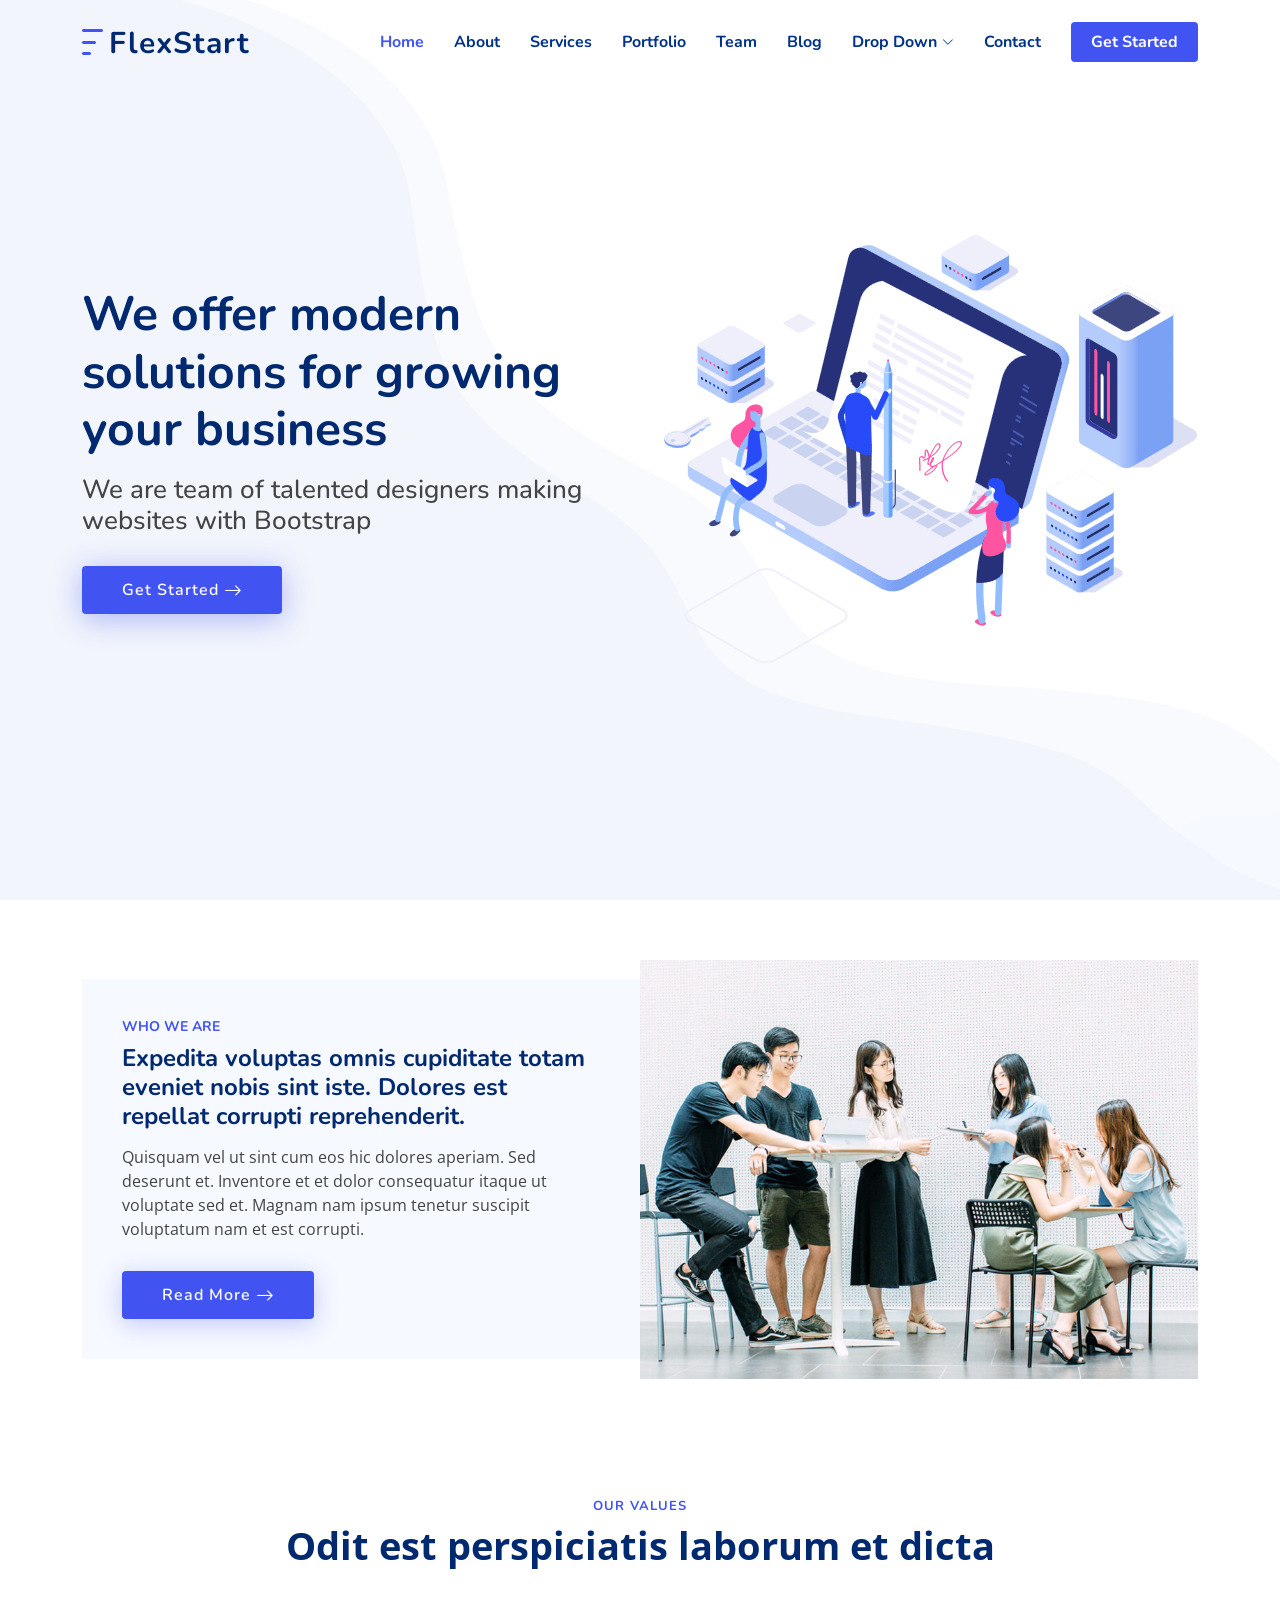
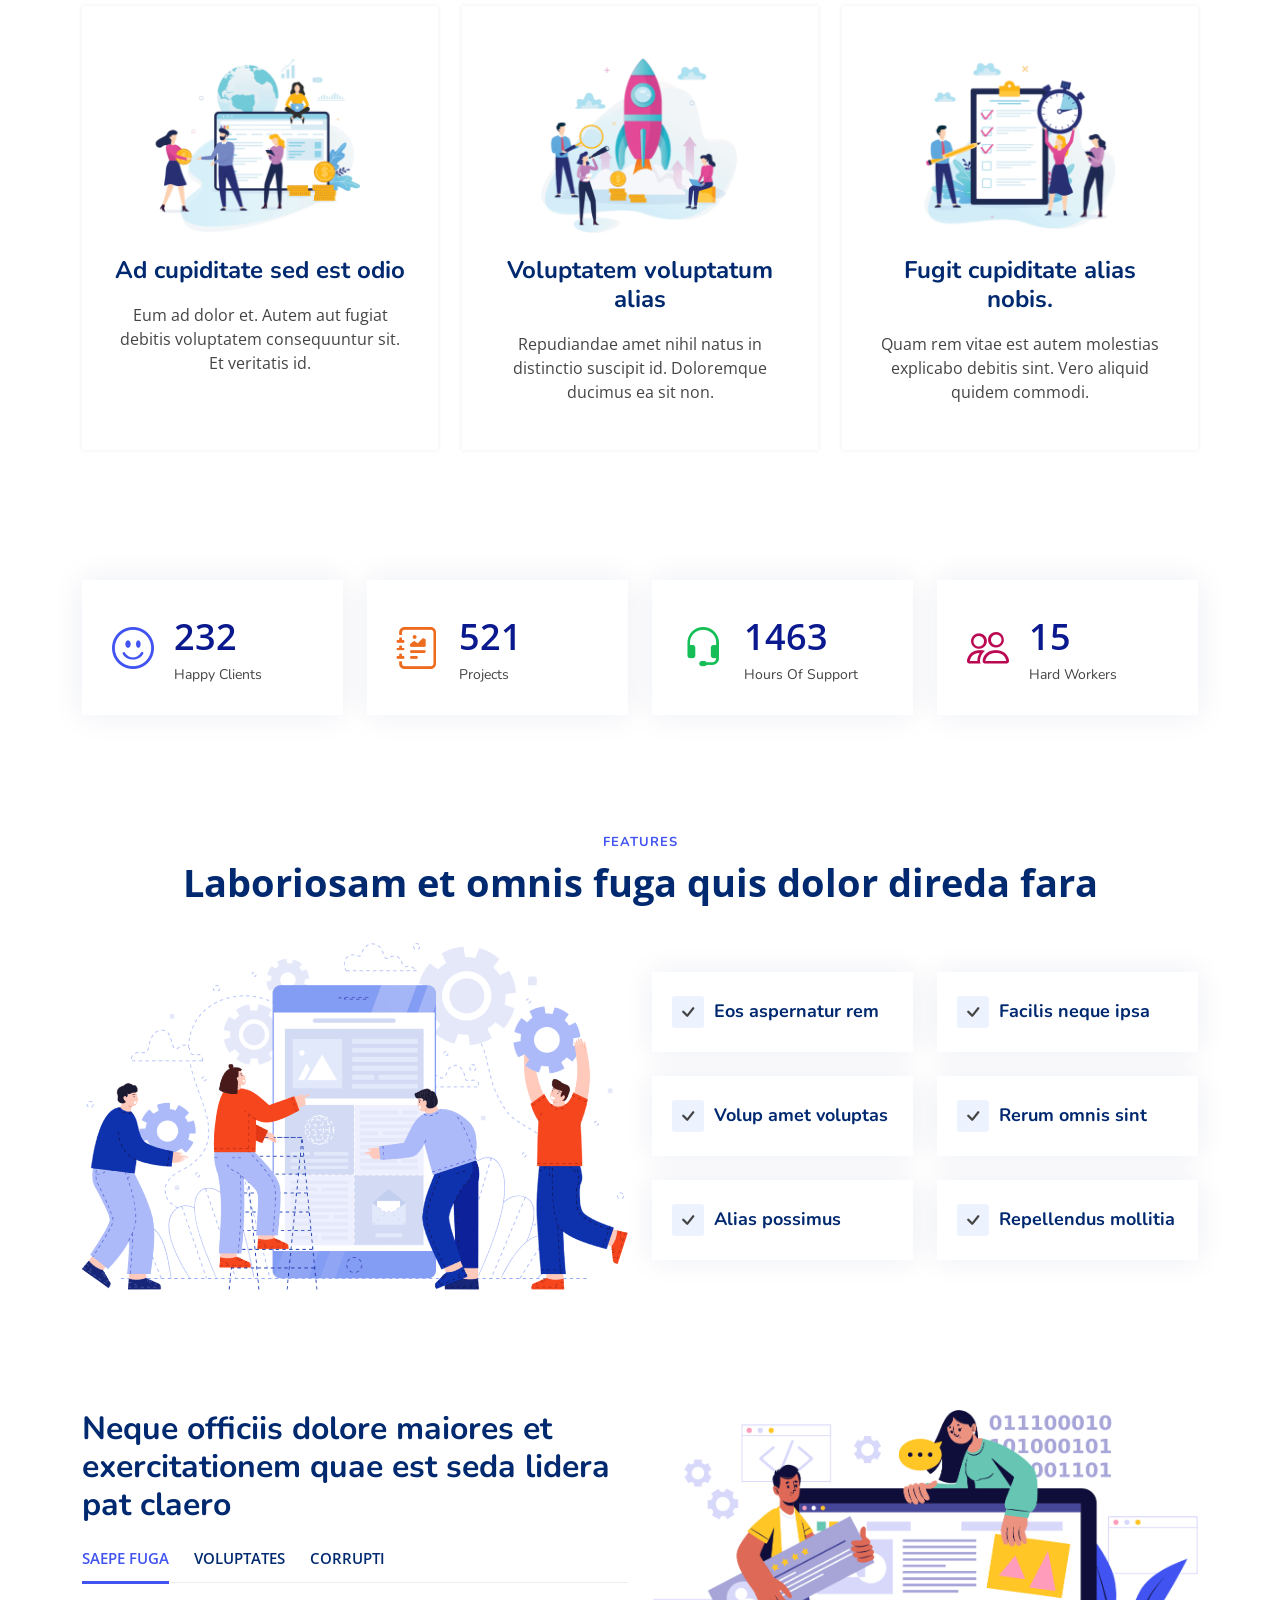
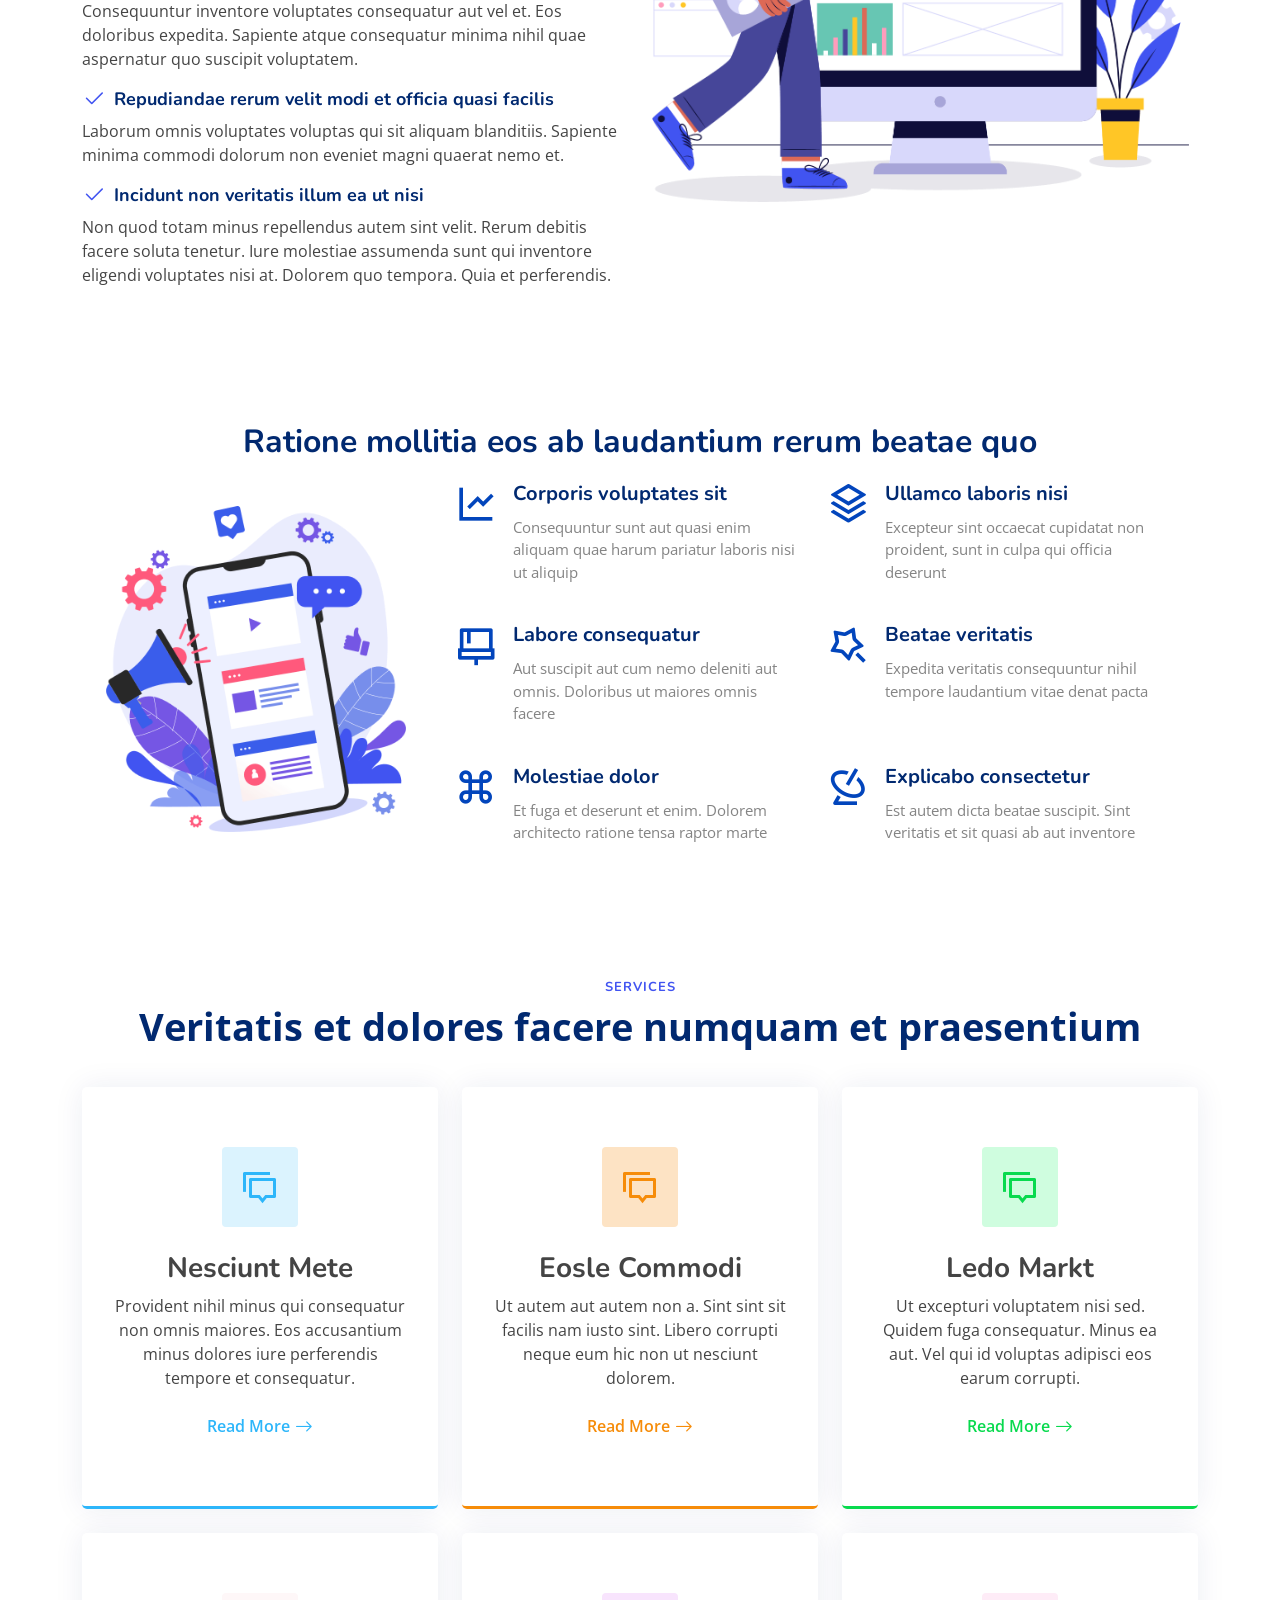
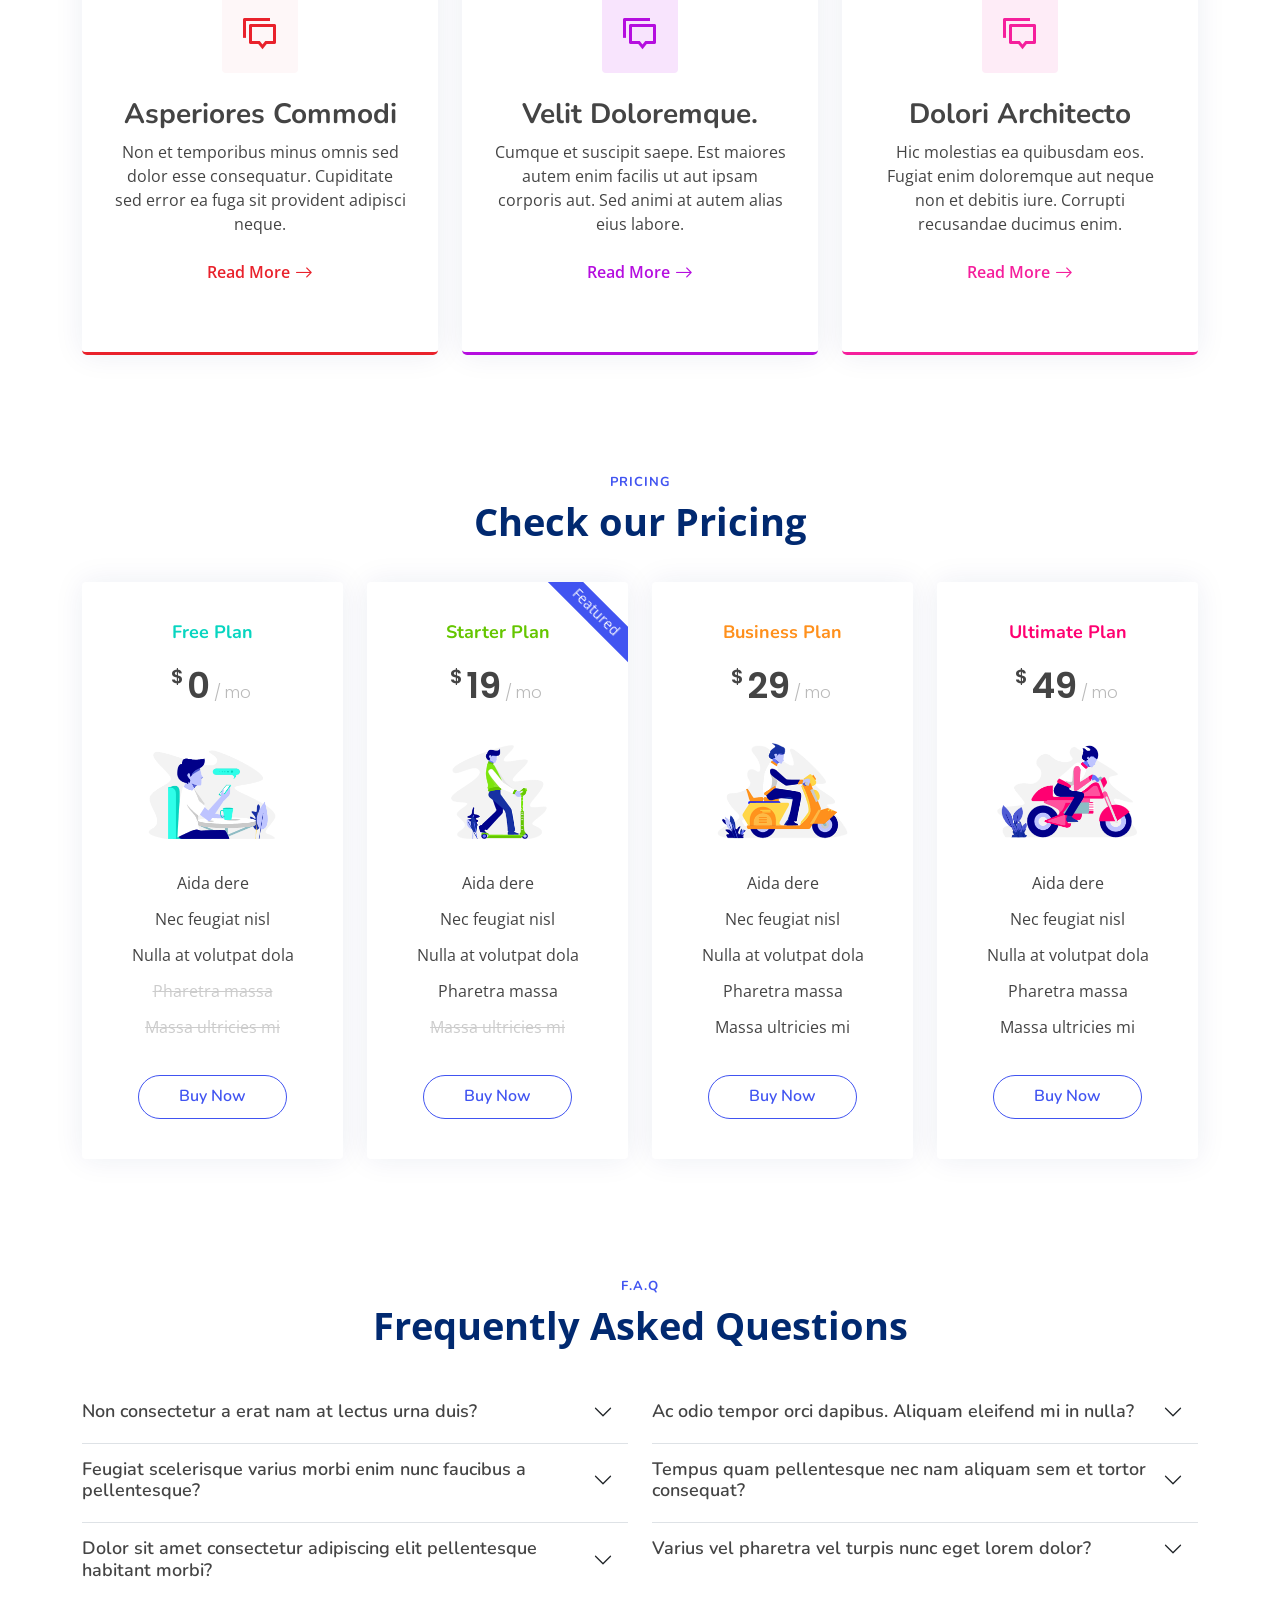
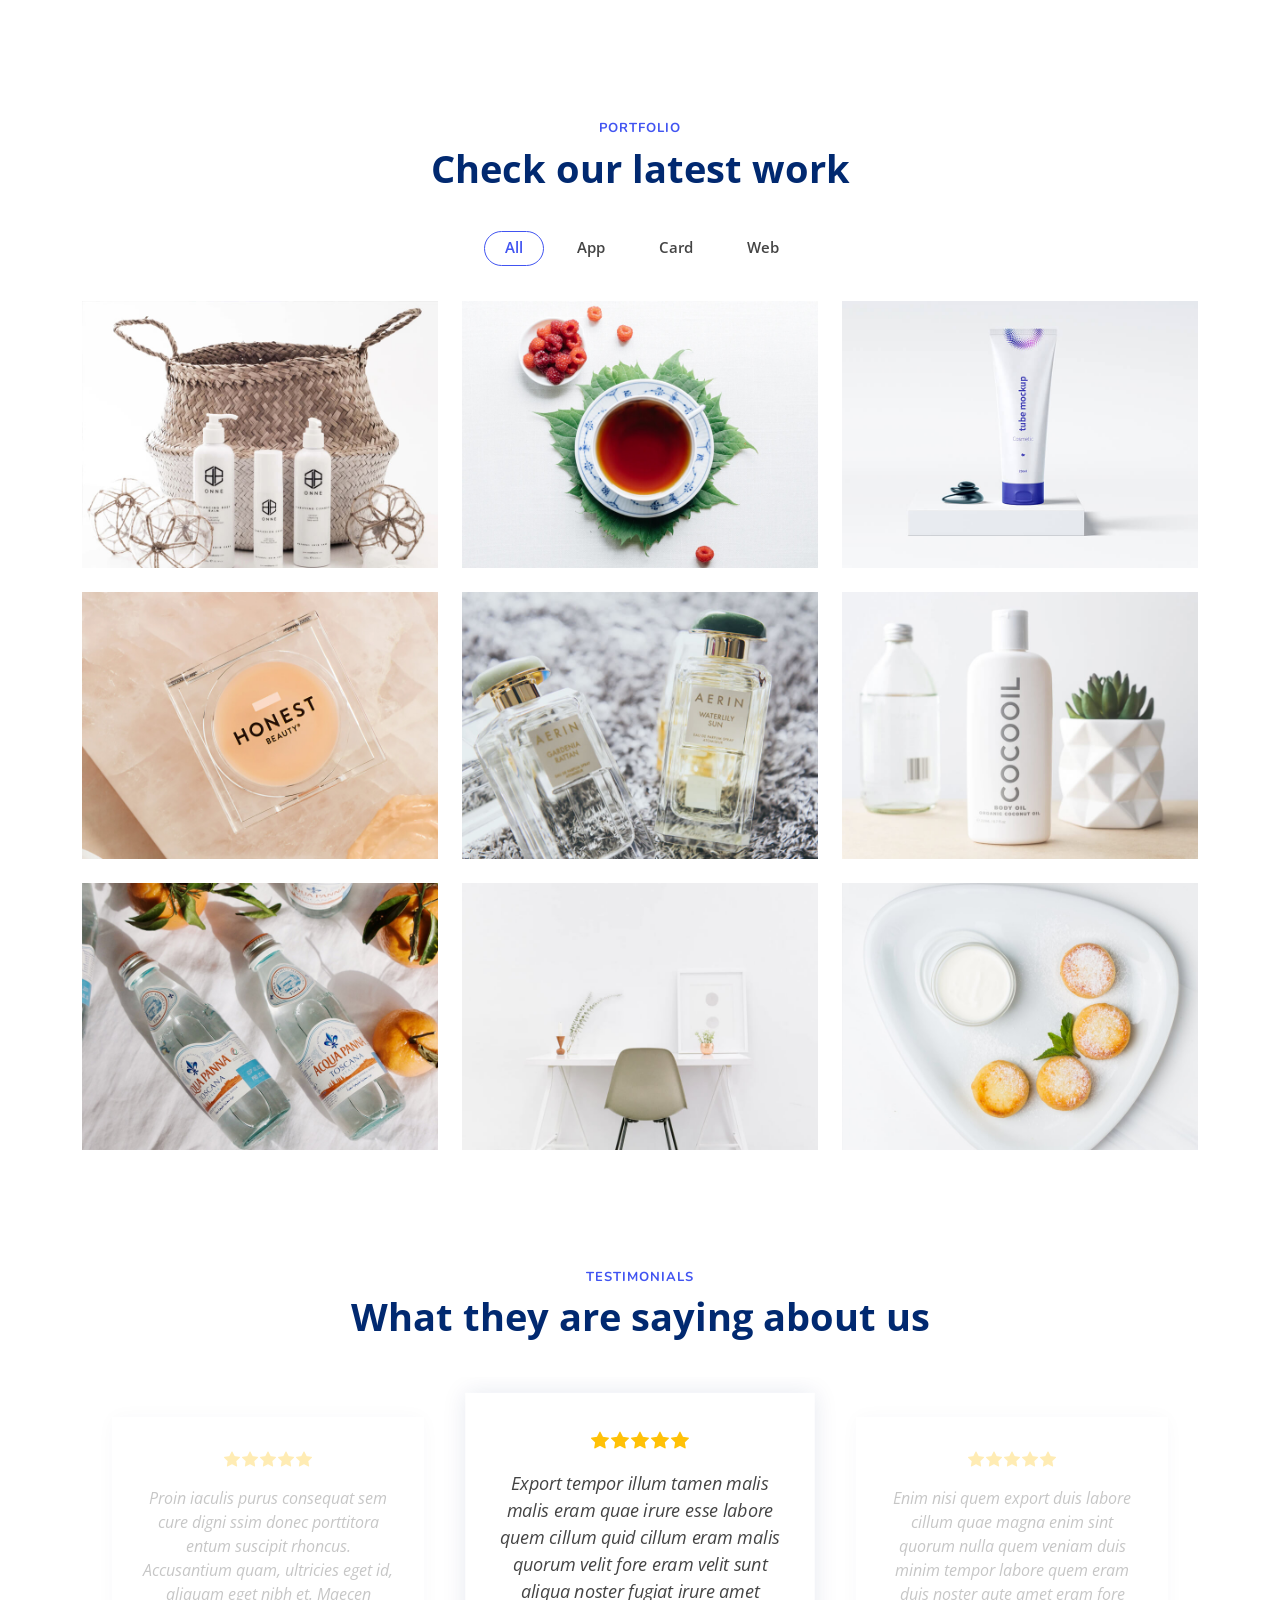
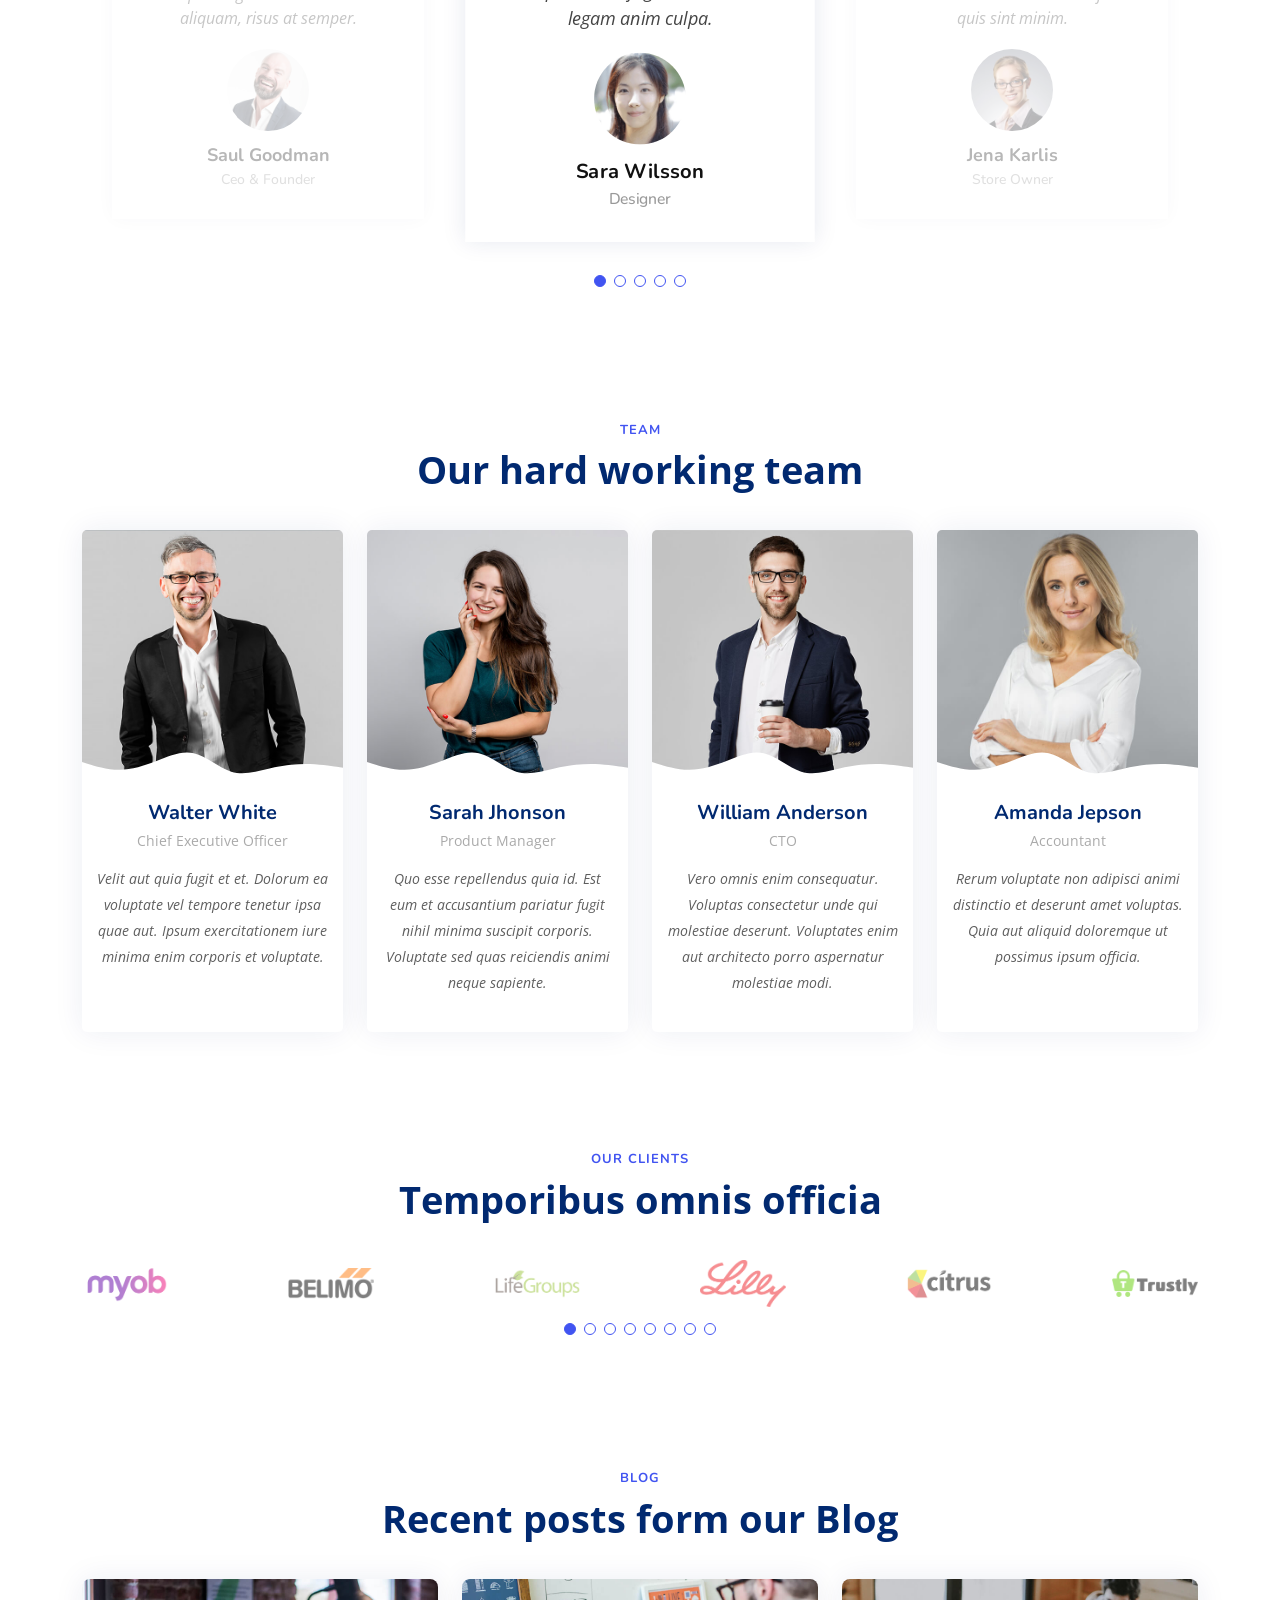
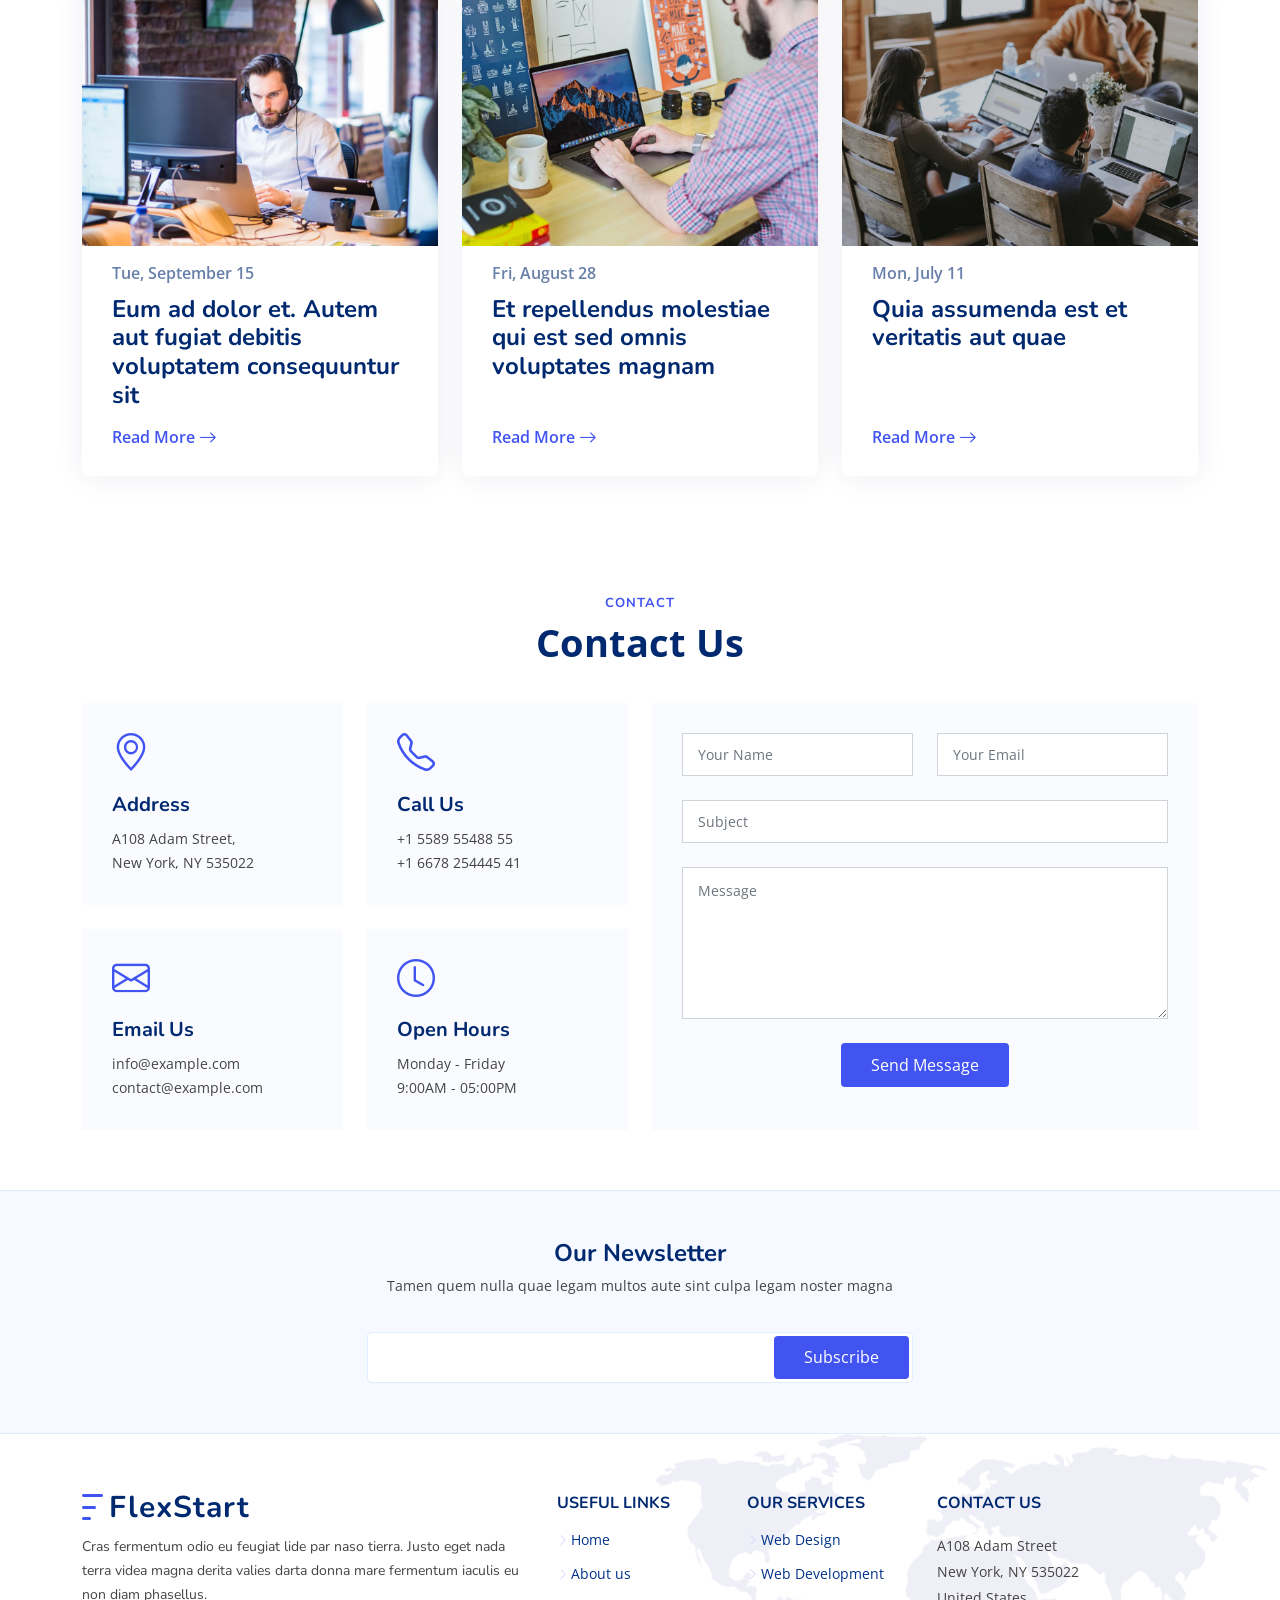
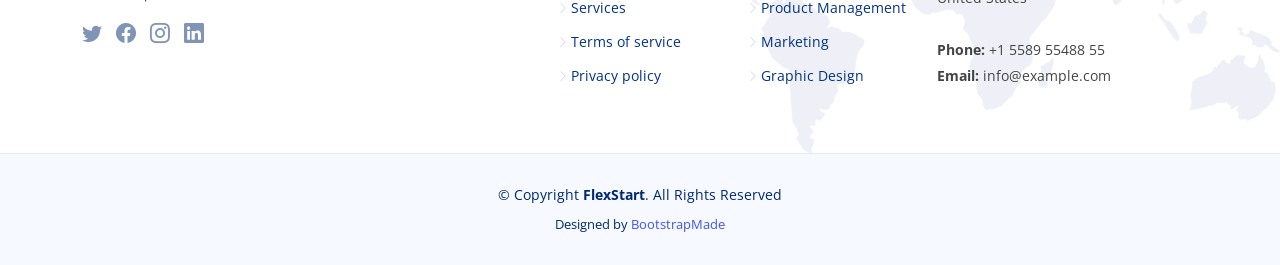
==== commit 670d1be1: "chnaged templete and updated home page" ====
--- a/public/Home/index.html
+++ b/public/Home/index.html
@@ -5,8 +5,9 @@
   <meta charset="utf-8">
   <meta content="width=device-width, initial-scale=1.0" name="viewport">
 
-  <title>Sailor Bootstrap Template - Index</title>
+  <title>FlexStart Bootstrap Template - Index</title>
   <meta content="" name="description">
+
   <meta content="" name="keywords">
 
   <!-- Favicons -->
@@ -14,13 +15,12 @@
   <link href="assets/img/apple-touch-icon.png" rel="apple-touch-icon">
 
   <!-- Google Fonts -->
-  <link href="https://fonts.googleapis.com/css?family=Open+Sans:300,300i,400,400i,600,600i,700,700i|Raleway:300,300i,400,400i,500,500i,600,600i,700,700i|Poppins:300,300i,400,400i,500,500i,600,600i,700,700i" rel="stylesheet">
+  <link href="https://fonts.googleapis.com/css?family=Open+Sans:300,300i,400,400i,600,600i,700,700i|Nunito:300,300i,400,400i,600,600i,700,700i|Poppins:300,300i,400,400i,500,500i,600,600i,700,700i" rel="stylesheet">
 
   <!-- Vendor CSS Files -->
-  <link href="assets/vendor/animate.css/animate.min.css" rel="stylesheet">
+  <link href="assets/vendor/aos/aos.css" rel="stylesheet">
   <link href="assets/vendor/bootstrap/css/bootstrap.min.css" rel="stylesheet">
   <link href="assets/vendor/bootstrap-icons/bootstrap-icons.css" rel="stylesheet">
-  <link href="assets/vendor/boxicons/css/boxicons.min.css" rel="stylesheet">
   <link href="assets/vendor/glightbox/css/glightbox.min.css" rel="stylesheet">
   <link href="assets/vendor/remixicon/remixicon.css" rel="stylesheet">
   <link href="assets/vendor/swiper/swiper-bundle.min.css" rel="stylesheet">
@@ -29,8 +29,8 @@
   <link href="assets/css/style.css" rel="stylesheet">
 
   <!-- =======================================================
-  * Template Name: Sailor - v4.10.0
-  * Template URL: https://bootstrapmade.com/sailor-free-bootstrap-theme/
+  * Template Name: FlexStart - v1.12.0
+  * Template URL: https://bootstrapmade.com/flexstart-bootstrap-startup-template/
   * Author: BootstrapMade.com
   * License: https://bootstrapmade.com/license/
   ======================================================== -->
@@ -39,23 +39,25 @@
 <body>
 
   <!-- ======= Header ======= -->
-  <header id="header" class="fixed-top d-flex align-items-center">
-    <div class="container d-flex align-items-center">
-
-      <h1 class="logo me-auto"><a href="index.html">Sailor</a></h1>
-      <!-- Uncomment below if you prefer to use an image logo -->
-      <!-- <a href="index.html" class="logo me-auto"><img src="assets/img/logo.png" alt="" class="img-fluid"></a>
+  <header id="header" class="header fixed-top">
+    <div class="container-fluid container-xl d-flex align-items-center justify-content-between">
+
+      <a href="index.html" class="logo d-flex align-items-center">
+        <img src="assets/img/logo.png" alt="">
+        <span>FlexStart</span>
+      </a>
 
       <nav id="navbar" class="navbar">
         <ul>
-          <li><a href="index.html" class="active">Home</a></li>
-
-          <li class="dropdown"><a href="#"><span>About</span> <i class="bi bi-chevron-down"></i></a>
+          <li><a class="nav-link scrollto active" href="#hero">Home</a></li>
+          <li><a class="nav-link scrollto" href="#about">About</a></li>
+          <li><a class="nav-link scrollto" href="#services">Services</a></li>
+          <li><a class="nav-link scrollto" href="#portfolio">Portfolio</a></li>
+          <li><a class="nav-link scrollto" href="#team">Team</a></li>
+          <li><a href="blog.html">Blog</a></li>
+          <li class="dropdown"><a href="#"><span>Drop Down</span> <i class="bi bi-chevron-down"></i></a>
             <ul>
-              <li><a href="about.html">About</a></li>
-              <li><a href="team.html">Team</a></li>
-              <li><a href="testimonials.html">Testimonials</a></li>
-
+              <li><a href="#">Drop Down 1</a></li>
               <li class="dropdown"><a href="#"><span>Deep Drop Down</span> <i class="bi bi-chevron-right"></i></a>
                 <ul>
                   <li><a href="#">Deep Drop Down 1</a></li>
@@ -65,15 +67,13 @@
                   <li><a href="#">Deep Drop Down 5</a></li>
                 </ul>
               </li>
+              <li><a href="#">Drop Down 2</a></li>
+              <li><a href="#">Drop Down 3</a></li>
+              <li><a href="#">Drop Down 4</a></li>
             </ul>
           </li>
-          <li><a href="services.html">Services</a></li>
-          <li><a href="portfolio.html">Portfolio</a></li>
-          <li><a href="pricing.html">Pricing</a></li>
-          <li><a href="blog.html">Blog</a></li>
-
-          <li><a href="contact.html">Contact</a></li>
-          <li><a href="index.html" class="getstarted">Get Started</a></li>
+          <li><a class="nav-link scrollto" href="#contact">Contact</a></li>
+          <li><a class="getstarted scrollto" href="#about">Get Started</a></li>
         </ul>
         <i class="bi bi-list mobile-nav-toggle"></i>
       </nav><!-- .navbar -->
@@ -82,183 +82,641 @@
   </header><!-- End Header -->
 
   <!-- ======= Hero Section ======= -->
-  <section id="hero">
-    <div id="heroCarousel" data-bs-interval="5000" class="carousel slide carousel-fade" data-bs-ride="carousel">
-
-      <ol class="carousel-indicators" id="hero-carousel-indicators"></ol>
-
-      <div class="carousel-inner" role="listbox">
-
-        <!-- Slide 1 -->
-        <div class="carousel-item active" style="background-image: url(assets/img/slide/slide-1.jpg)">
-          <div class="carousel-container">
-            <div class="container">
-              <h2 class="animate__animated animate__fadeInDown">Welcome to <span>Sailor</span></h2>
-              <p class="animate__animated animate__fadeInUp">Ut velit est quam dolor ad a aliquid qui aliquid. Sequi ea ut et est quaerat sequi nihil ut aliquam. Occaecati alias dolorem mollitia ut. Similique ea voluptatem. Esse doloremque accusamus repellendus deleniti vel. Minus et tempore modi architecto.</p>
-              <a href="#about" class="btn-get-started animate__animated animate__fadeInUp scrollto">Read More</a>
-            </div>
-          </div>
-        </div>
-
-        <!-- Slide 2 -->
-        <div class="carousel-item" style="background-image: url(assets/img/slide/slide-2.jpg)">
-          <div class="carousel-container">
-            <div class="container">
-              <h2 class="animate__animated animate__fadeInDown">Lorem Ipsum Dolor</h2>
-              <p class="animate__animated animate__fadeInUp">Ut velit est quam dolor ad a aliquid qui aliquid. Sequi ea ut et est quaerat sequi nihil ut aliquam. Occaecati alias dolorem mollitia ut. Similique ea voluptatem. Esse doloremque accusamus repellendus deleniti vel. Minus et tempore modi architecto.</p>
-              <a href="#about" class="btn-get-started animate__animated animate__fadeInUp scrollto">Read More</a>
-            </div>
-          </div>
-        </div>
-
-        <!-- Slide 3 -->
-        <div class="carousel-item" style="background-image: url(assets/img/slide/slide-3.jpg)">
-          <div class="carousel-container">
-            <div class="container">
-              <h2 class="animate__animated animate__fadeInDown">Sequi ea ut et est quaerat</h2>
-              <p class="animate__animated animate__fadeInUp">Ut velit est quam dolor ad a aliquid qui aliquid. Sequi ea ut et est quaerat sequi nihil ut aliquam. Occaecati alias dolorem mollitia ut. Similique ea voluptatem. Esse doloremque accusamus repellendus deleniti vel. Minus et tempore modi architecto.</p>
-              <a href="#about" class="btn-get-started animate__animated animate__fadeInUp scrollto">Read More</a>
-            </div>
-          </div>
-        </div>
-
-      </div>
-
-      <a class="carousel-control-prev" href="#heroCarousel" role="button" data-bs-slide="prev">
-        <span class="carousel-control-prev-icon bi bi-chevron-left" aria-hidden="true"></span>
-      </a>
-
-      <a class="carousel-control-next" href="#heroCarousel" role="button" data-bs-slide="next">
-        <span class="carousel-control-next-icon bi bi-chevron-right" aria-hidden="true"></span>
-      </a>
-
+  <section id="hero" class="hero d-flex align-items-center">
+
+    <div class="container">
+      <div class="row">
+        <div class="col-lg-6 d-flex flex-column justify-content-center">
+          <h1 data-aos="fade-up">We offer modern solutions for growing your business</h1>
+          <h2 data-aos="fade-up" data-aos-delay="400">We are team of talented designers making websites with Bootstrap</h2>
+          <div data-aos="fade-up" data-aos-delay="600">
+            <div class="text-center text-lg-start">
+              <a href="#about" class="btn-get-started scrollto d-inline-flex align-items-center justify-content-center align-self-center">
+                <span>Get Started</span>
+                <i class="bi bi-arrow-right"></i>
+              </a>
+            </div>
+          </div>
+        </div>
+        <div class="col-lg-6 hero-img" data-aos="zoom-out" data-aos-delay="200">
+          <img src="assets/img/hero-img.png" class="img-fluid" alt="">
+        </div>
+      </div>
     </div>
+
   </section><!-- End Hero -->
 
   <main id="main">
-
     <!-- ======= About Section ======= -->
     <section id="about" class="about">
-      <div class="container">
-
-        <div class="row content">
+
+      <div class="container" data-aos="fade-up">
+        <div class="row gx-0">
+
+          <div class="col-lg-6 d-flex flex-column justify-content-center" data-aos="fade-up" data-aos-delay="200">
+            <div class="content">
+              <h3>Who We Are</h3>
+              <h2>Expedita voluptas omnis cupiditate totam eveniet nobis sint iste. Dolores est repellat corrupti reprehenderit.</h2>
+              <p>
+                Quisquam vel ut sint cum eos hic dolores aperiam. Sed deserunt et. Inventore et et dolor consequatur itaque ut voluptate sed et. Magnam nam ipsum tenetur suscipit voluptatum nam et est corrupti.
+              </p>
+              <div class="text-center text-lg-start">
+                <a href="#" class="btn-read-more d-inline-flex align-items-center justify-content-center align-self-center">
+                  <span>Read More</span>
+                  <i class="bi bi-arrow-right"></i>
+                </a>
+              </div>
+            </div>
+          </div>
+
+          <div class="col-lg-6 d-flex align-items-center" data-aos="zoom-out" data-aos-delay="200">
+            <img src="assets/img/about.jpg" class="img-fluid" alt="">
+          </div>
+
+        </div>
+      </div>
+
+    </section><!-- End About Section -->
+
+    <!-- ======= Values Section ======= -->
+    <section id="values" class="values">
+
+      <div class="container" data-aos="fade-up">
+
+        <header class="section-header">
+          <h2>Our Values</h2>
+          <p>Odit est perspiciatis laborum et dicta</p>
+        </header>
+
+        <div class="row">
+
+          <div class="col-lg-4" data-aos="fade-up" data-aos-delay="200">
+            <div class="box">
+              <img src="assets/img/values-1.png" class="img-fluid" alt="">
+              <h3>Ad cupiditate sed est odio</h3>
+              <p>Eum ad dolor et. Autem aut fugiat debitis voluptatem consequuntur sit. Et veritatis id.</p>
+            </div>
+          </div>
+
+          <div class="col-lg-4 mt-4 mt-lg-0" data-aos="fade-up" data-aos-delay="400">
+            <div class="box">
+              <img src="assets/img/values-2.png" class="img-fluid" alt="">
+              <h3>Voluptatem voluptatum alias</h3>
+              <p>Repudiandae amet nihil natus in distinctio suscipit id. Doloremque ducimus ea sit non.</p>
+            </div>
+          </div>
+
+          <div class="col-lg-4 mt-4 mt-lg-0" data-aos="fade-up" data-aos-delay="600">
+            <div class="box">
+              <img src="assets/img/values-3.png" class="img-fluid" alt="">
+              <h3>Fugit cupiditate alias nobis.</h3>
+              <p>Quam rem vitae est autem molestias explicabo debitis sint. Vero aliquid quidem commodi.</p>
+            </div>
+          </div>
+
+        </div>
+
+      </div>
+
+    </section><!-- End Values Section -->
+
+    <!-- ======= Counts Section ======= -->
+    <section id="counts" class="counts">
+      <div class="container" data-aos="fade-up">
+
+        <div class="row gy-4">
+
+          <div class="col-lg-3 col-md-6">
+            <div class="count-box">
+              <i class="bi bi-emoji-smile"></i>
+              <div>
+                <span data-purecounter-start="0" data-purecounter-end="232" data-purecounter-duration="1" class="purecounter"></span>
+                <p>Happy Clients</p>
+              </div>
+            </div>
+          </div>
+
+          <div class="col-lg-3 col-md-6">
+            <div class="count-box">
+              <i class="bi bi-journal-richtext" style="color: #ee6c20;"></i>
+              <div>
+                <span data-purecounter-start="0" data-purecounter-end="521" data-purecounter-duration="1" class="purecounter"></span>
+                <p>Projects</p>
+              </div>
+            </div>
+          </div>
+
+          <div class="col-lg-3 col-md-6">
+            <div class="count-box">
+              <i class="bi bi-headset" style="color: #15be56;"></i>
+              <div>
+                <span data-purecounter-start="0" data-purecounter-end="1463" data-purecounter-duration="1" class="purecounter"></span>
+                <p>Hours Of Support</p>
+              </div>
+            </div>
+          </div>
+
+          <div class="col-lg-3 col-md-6">
+            <div class="count-box">
+              <i class="bi bi-people" style="color: #bb0852;"></i>
+              <div>
+                <span data-purecounter-start="0" data-purecounter-end="15" data-purecounter-duration="1" class="purecounter"></span>
+                <p>Hard Workers</p>
+              </div>
+            </div>
+          </div>
+
+        </div>
+
+      </div>
+    </section><!-- End Counts Section -->
+
+    <!-- ======= Features Section ======= -->
+    <section id="features" class="features">
+
+      <div class="container" data-aos="fade-up">
+
+        <header class="section-header">
+          <h2>Features</h2>
+          <p>Laboriosam et omnis fuga quis dolor direda fara</p>
+        </header>
+
+        <div class="row">
+
           <div class="col-lg-6">
-            <h2>Eum ipsam laborum deleniti velitena</h2>
-            <h3>Voluptatem dignissimos provident quasi corporis voluptates sit assum perenda sruen jonee trave</h3>
-          </div>
-          <div class="col-lg-6 pt-4 pt-lg-0">
-            <p>
-              Ullamco laboris nisi ut aliquip ex ea commodo consequat. Duis aute irure dolor in reprehenderit in voluptate
-              velit esse cillum dolore eu fugiat nulla pariatur. Excepteur sint occaecat cupidatat non proident, sunt in
-              culpa qui officia deserunt mollit anim id est laborum
-            </p>
-            <ul>
-              <li><i class="ri-check-double-line"></i> Ullamco laboris nisi ut aliquip ex ea commodo consequa</li>
-              <li><i class="ri-check-double-line"></i> Duis aute irure dolor in reprehenderit in voluptate velit</li>
-              <li><i class="ri-check-double-line"></i> Ullamco laboris nisi ut aliquip ex ea commodo consequat. Duis aute irure dolor in reprehenderit in</li>
-            </ul>
-            <p class="fst-italic">
-              Lorem ipsum dolor sit amet, consectetur adipiscing elit, sed do eiusmod tempor incididunt ut labore et dolore
-              magna aliqua.
-            </p>
-          </div>
-        </div>
-
-      </div>
-    </section><!-- End About Section -->
-
-    <!-- ======= Clients Section ======= -->
-    <section id="clients" class="clients section-bg">
-      <div class="container">
-
-        <div class="row">
-
-          <div class="col-lg-2 col-md-4 col-6 d-flex align-items-center justify-content-center">
-            <img src="assets/img/clients/client-1.png" class="img-fluid" alt="">
-          </div>
-
-          <div class="col-lg-2 col-md-4 col-6 d-flex align-items-center justify-content-center">
-            <img src="assets/img/clients/client-2.png" class="img-fluid" alt="">
-          </div>
-
-          <div class="col-lg-2 col-md-4 col-6 d-flex align-items-center justify-content-center">
-            <img src="assets/img/clients/client-3.png" class="img-fluid" alt="">
-          </div>
-
-          <div class="col-lg-2 col-md-4 col-6 d-flex align-items-center justify-content-center">
-            <img src="assets/img/clients/client-4.png" class="img-fluid" alt="">
-          </div>
-
-          <div class="col-lg-2 col-md-4 col-6 d-flex align-items-center justify-content-center">
-            <img src="assets/img/clients/client-5.png" class="img-fluid" alt="">
-          </div>
-
-          <div class="col-lg-2 col-md-4 col-6 d-flex align-items-center justify-content-center">
-            <img src="assets/img/clients/client-6.png" class="img-fluid" alt="">
-          </div>
-
-        </div>
-
-      </div>
-    </section><!-- End Clients Section -->
+            <img src="assets/img/features.png" class="img-fluid" alt="">
+          </div>
+
+          <div class="col-lg-6 mt-5 mt-lg-0 d-flex">
+            <div class="row align-self-center gy-4">
+
+              <div class="col-md-6" data-aos="zoom-out" data-aos-delay="200">
+                <div class="feature-box d-flex align-items-center">
+                  <i class="bi bi-check"></i>
+                  <h3>Eos aspernatur rem</h3>
+                </div>
+              </div>
+
+              <div class="col-md-6" data-aos="zoom-out" data-aos-delay="300">
+                <div class="feature-box d-flex align-items-center">
+                  <i class="bi bi-check"></i>
+                  <h3>Facilis neque ipsa</h3>
+                </div>
+              </div>
+
+              <div class="col-md-6" data-aos="zoom-out" data-aos-delay="400">
+                <div class="feature-box d-flex align-items-center">
+                  <i class="bi bi-check"></i>
+                  <h3>Volup amet voluptas</h3>
+                </div>
+              </div>
+
+              <div class="col-md-6" data-aos="zoom-out" data-aos-delay="500">
+                <div class="feature-box d-flex align-items-center">
+                  <i class="bi bi-check"></i>
+                  <h3>Rerum omnis sint</h3>
+                </div>
+              </div>
+
+              <div class="col-md-6" data-aos="zoom-out" data-aos-delay="600">
+                <div class="feature-box d-flex align-items-center">
+                  <i class="bi bi-check"></i>
+                  <h3>Alias possimus</h3>
+                </div>
+              </div>
+
+              <div class="col-md-6" data-aos="zoom-out" data-aos-delay="700">
+                <div class="feature-box d-flex align-items-center">
+                  <i class="bi bi-check"></i>
+                  <h3>Repellendus mollitia</h3>
+                </div>
+              </div>
+
+            </div>
+          </div>
+
+        </div> <!-- / row -->
+
+        <!-- Feature Tabs -->
+        <div class="row feture-tabs" data-aos="fade-up">
+          <div class="col-lg-6">
+            <h3>Neque officiis dolore maiores et exercitationem quae est seda lidera pat claero</h3>
+
+            <!-- Tabs -->
+            <ul class="nav nav-pills mb-3">
+              <li>
+                <a class="nav-link active" data-bs-toggle="pill" href="#tab1">Saepe fuga</a>
+              </li>
+              <li>
+                <a class="nav-link" data-bs-toggle="pill" href="#tab2">Voluptates</a>
+              </li>
+              <li>
+                <a class="nav-link" data-bs-toggle="pill" href="#tab3">Corrupti</a>
+              </li>
+            </ul><!-- End Tabs -->
+
+            <!-- Tab Content -->
+            <div class="tab-content">
+
+              <div class="tab-pane fade show active" id="tab1">
+                <p>Consequuntur inventore voluptates consequatur aut vel et. Eos doloribus expedita. Sapiente atque consequatur minima nihil quae aspernatur quo suscipit voluptatem.</p>
+                <div class="d-flex align-items-center mb-2">
+                  <i class="bi bi-check2"></i>
+                  <h4>Repudiandae rerum velit modi et officia quasi facilis</h4>
+                </div>
+                <p>Laborum omnis voluptates voluptas qui sit aliquam blanditiis. Sapiente minima commodi dolorum non eveniet magni quaerat nemo et.</p>
+                <div class="d-flex align-items-center mb-2">
+                  <i class="bi bi-check2"></i>
+                  <h4>Incidunt non veritatis illum ea ut nisi</h4>
+                </div>
+                <p>Non quod totam minus repellendus autem sint velit. Rerum debitis facere soluta tenetur. Iure molestiae assumenda sunt qui inventore eligendi voluptates nisi at. Dolorem quo tempora. Quia et perferendis.</p>
+              </div><!-- End Tab 1 Content -->
+
+              <div class="tab-pane fade show" id="tab2">
+                <p>Consequuntur inventore voluptates consequatur aut vel et. Eos doloribus expedita. Sapiente atque consequatur minima nihil quae aspernatur quo suscipit voluptatem.</p>
+                <div class="d-flex align-items-center mb-2">
+                  <i class="bi bi-check2"></i>
+                  <h4>Repudiandae rerum velit modi et officia quasi facilis</h4>
+                </div>
+                <p>Laborum omnis voluptates voluptas qui sit aliquam blanditiis. Sapiente minima commodi dolorum non eveniet magni quaerat nemo et.</p>
+                <div class="d-flex align-items-center mb-2">
+                  <i class="bi bi-check2"></i>
+                  <h4>Incidunt non veritatis illum ea ut nisi</h4>
+                </div>
+                <p>Non quod totam minus repellendus autem sint velit. Rerum debitis facere soluta tenetur. Iure molestiae assumenda sunt qui inventore eligendi voluptates nisi at. Dolorem quo tempora. Quia et perferendis.</p>
+              </div><!-- End Tab 2 Content -->
+
+              <div class="tab-pane fade show" id="tab3">
+                <p>Consequuntur inventore voluptates consequatur aut vel et. Eos doloribus expedita. Sapiente atque consequatur minima nihil quae aspernatur quo suscipit voluptatem.</p>
+                <div class="d-flex align-items-center mb-2">
+                  <i class="bi bi-check2"></i>
+                  <h4>Repudiandae rerum velit modi et officia quasi facilis</h4>
+                </div>
+                <p>Laborum omnis voluptates voluptas qui sit aliquam blanditiis. Sapiente minima commodi dolorum non eveniet magni quaerat nemo et.</p>
+                <div class="d-flex align-items-center mb-2">
+                  <i class="bi bi-check2"></i>
+                  <h4>Incidunt non veritatis illum ea ut nisi</h4>
+                </div>
+                <p>Non quod totam minus repellendus autem sint velit. Rerum debitis facere soluta tenetur. Iure molestiae assumenda sunt qui inventore eligendi voluptates nisi at. Dolorem quo tempora. Quia et perferendis.</p>
+              </div><!-- End Tab 3 Content -->
+
+            </div>
+
+          </div>
+
+          <div class="col-lg-6">
+            <img src="assets/img/features-2.png" class="img-fluid" alt="">
+          </div>
+
+        </div><!-- End Feature Tabs -->
+
+        <!-- Feature Icons -->
+        <div class="row feature-icons" data-aos="fade-up">
+          <h3>Ratione mollitia eos ab laudantium rerum beatae quo</h3>
+
+          <div class="row">
+
+            <div class="col-xl-4 text-center" data-aos="fade-right" data-aos-delay="100">
+              <img src="assets/img/features-3.png" class="img-fluid p-4" alt="">
+            </div>
+
+            <div class="col-xl-8 d-flex content">
+              <div class="row align-self-center gy-4">
+
+                <div class="col-md-6 icon-box" data-aos="fade-up">
+                  <i class="ri-line-chart-line"></i>
+                  <div>
+                    <h4>Corporis voluptates sit</h4>
+                    <p>Consequuntur sunt aut quasi enim aliquam quae harum pariatur laboris nisi ut aliquip</p>
+                  </div>
+                </div>
+
+                <div class="col-md-6 icon-box" data-aos="fade-up" data-aos-delay="100">
+                  <i class="ri-stack-line"></i>
+                  <div>
+                    <h4>Ullamco laboris nisi</h4>
+                    <p>Excepteur sint occaecat cupidatat non proident, sunt in culpa qui officia deserunt</p>
+                  </div>
+                </div>
+
+                <div class="col-md-6 icon-box" data-aos="fade-up" data-aos-delay="200">
+                  <i class="ri-brush-4-line"></i>
+                  <div>
+                    <h4>Labore consequatur</h4>
+                    <p>Aut suscipit aut cum nemo deleniti aut omnis. Doloribus ut maiores omnis facere</p>
+                  </div>
+                </div>
+
+                <div class="col-md-6 icon-box" data-aos="fade-up" data-aos-delay="300">
+                  <i class="ri-magic-line"></i>
+                  <div>
+                    <h4>Beatae veritatis</h4>
+                    <p>Expedita veritatis consequuntur nihil tempore laudantium vitae denat pacta</p>
+                  </div>
+                </div>
+
+                <div class="col-md-6 icon-box" data-aos="fade-up" data-aos-delay="400">
+                  <i class="ri-command-line"></i>
+                  <div>
+                    <h4>Molestiae dolor</h4>
+                    <p>Et fuga et deserunt et enim. Dolorem architecto ratione tensa raptor marte</p>
+                  </div>
+                </div>
+
+                <div class="col-md-6 icon-box" data-aos="fade-up" data-aos-delay="500">
+                  <i class="ri-radar-line"></i>
+                  <div>
+                    <h4>Explicabo consectetur</h4>
+                    <p>Est autem dicta beatae suscipit. Sint veritatis et sit quasi ab aut inventore</p>
+                  </div>
+                </div>
+
+              </div>
+            </div>
+
+          </div>
+
+        </div><!-- End Feature Icons -->
+
+      </div>
+
+    </section><!-- End Features Section -->
 
     <!-- ======= Services Section ======= -->
     <section id="services" class="services">
-      <div class="container">
+
+      <div class="container" data-aos="fade-up">
+
+        <header class="section-header">
+          <h2>Services</h2>
+          <p>Veritatis et dolores facere numquam et praesentium</p>
+        </header>
+
+        <div class="row gy-4">
+
+          <div class="col-lg-4 col-md-6" data-aos="fade-up" data-aos-delay="200">
+            <div class="service-box blue">
+              <i class="ri-discuss-line icon"></i>
+              <h3>Nesciunt Mete</h3>
+              <p>Provident nihil minus qui consequatur non omnis maiores. Eos accusantium minus dolores iure perferendis tempore et consequatur.</p>
+              <a href="#" class="read-more"><span>Read More</span> <i class="bi bi-arrow-right"></i></a>
+            </div>
+          </div>
+
+          <div class="col-lg-4 col-md-6" data-aos="fade-up" data-aos-delay="300">
+            <div class="service-box orange">
+              <i class="ri-discuss-line icon"></i>
+              <h3>Eosle Commodi</h3>
+              <p>Ut autem aut autem non a. Sint sint sit facilis nam iusto sint. Libero corrupti neque eum hic non ut nesciunt dolorem.</p>
+              <a href="#" class="read-more"><span>Read More</span> <i class="bi bi-arrow-right"></i></a>
+            </div>
+          </div>
+
+          <div class="col-lg-4 col-md-6" data-aos="fade-up" data-aos-delay="400">
+            <div class="service-box green">
+              <i class="ri-discuss-line icon"></i>
+              <h3>Ledo Markt</h3>
+              <p>Ut excepturi voluptatem nisi sed. Quidem fuga consequatur. Minus ea aut. Vel qui id voluptas adipisci eos earum corrupti.</p>
+              <a href="#" class="read-more"><span>Read More</span> <i class="bi bi-arrow-right"></i></a>
+            </div>
+          </div>
+
+          <div class="col-lg-4 col-md-6" data-aos="fade-up" data-aos-delay="500">
+            <div class="service-box red">
+              <i class="ri-discuss-line icon"></i>
+              <h3>Asperiores Commodi</h3>
+              <p>Non et temporibus minus omnis sed dolor esse consequatur. Cupiditate sed error ea fuga sit provident adipisci neque.</p>
+              <a href="#" class="read-more"><span>Read More</span> <i class="bi bi-arrow-right"></i></a>
+            </div>
+          </div>
+
+          <div class="col-lg-4 col-md-6" data-aos="fade-up" data-aos-delay="600">
+            <div class="service-box purple">
+              <i class="ri-discuss-line icon"></i>
+              <h3>Velit Doloremque.</h3>
+              <p>Cumque et suscipit saepe. Est maiores autem enim facilis ut aut ipsam corporis aut. Sed animi at autem alias eius labore.</p>
+              <a href="#" class="read-more"><span>Read More</span> <i class="bi bi-arrow-right"></i></a>
+            </div>
+          </div>
+
+          <div class="col-lg-4 col-md-6" data-aos="fade-up" data-aos-delay="700">
+            <div class="service-box pink">
+              <i class="ri-discuss-line icon"></i>
+              <h3>Dolori Architecto</h3>
+              <p>Hic molestias ea quibusdam eos. Fugiat enim doloremque aut neque non et debitis iure. Corrupti recusandae ducimus enim.</p>
+              <a href="#" class="read-more"><span>Read More</span> <i class="bi bi-arrow-right"></i></a>
+            </div>
+          </div>
+
+        </div>
+
+      </div>
+
+    </section><!-- End Services Section -->
+
+    <!-- ======= Pricing Section ======= -->
+    <section id="pricing" class="pricing">
+
+      <div class="container" data-aos="fade-up">
+
+        <header class="section-header">
+          <h2>Pricing</h2>
+          <p>Check our Pricing</p>
+        </header>
+
+        <div class="row gy-4" data-aos="fade-left">
+
+          <div class="col-lg-3 col-md-6" data-aos="zoom-in" data-aos-delay="100">
+            <div class="box">
+              <h3 style="color: #07d5c0;">Free Plan</h3>
+              <div class="price"><sup>$</sup>0<span> / mo</span></div>
+              <img src="assets/img/pricing-free.png" class="img-fluid" alt="">
+              <ul>
+                <li>Aida dere</li>
+                <li>Nec feugiat nisl</li>
+                <li>Nulla at volutpat dola</li>
+                <li class="na">Pharetra massa</li>
+                <li class="na">Massa ultricies mi</li>
+              </ul>
+              <a href="#" class="btn-buy">Buy Now</a>
+            </div>
+          </div>
+
+          <div class="col-lg-3 col-md-6" data-aos="zoom-in" data-aos-delay="200">
+            <div class="box">
+              <span class="featured">Featured</span>
+              <h3 style="color: #65c600;">Starter Plan</h3>
+              <div class="price"><sup>$</sup>19<span> / mo</span></div>
+              <img src="assets/img/pricing-starter.png" class="img-fluid" alt="">
+              <ul>
+                <li>Aida dere</li>
+                <li>Nec feugiat nisl</li>
+                <li>Nulla at volutpat dola</li>
+                <li>Pharetra massa</li>
+                <li class="na">Massa ultricies mi</li>
+              </ul>
+              <a href="#" class="btn-buy">Buy Now</a>
+            </div>
+          </div>
+
+          <div class="col-lg-3 col-md-6" data-aos="zoom-in" data-aos-delay="300">
+            <div class="box">
+              <h3 style="color: #ff901c;">Business Plan</h3>
+              <div class="price"><sup>$</sup>29<span> / mo</span></div>
+              <img src="assets/img/pricing-business.png" class="img-fluid" alt="">
+              <ul>
+                <li>Aida dere</li>
+                <li>Nec feugiat nisl</li>
+                <li>Nulla at volutpat dola</li>
+                <li>Pharetra massa</li>
+                <li>Massa ultricies mi</li>
+              </ul>
+              <a href="#" class="btn-buy">Buy Now</a>
+            </div>
+          </div>
+
+          <div class="col-lg-3 col-md-6" data-aos="zoom-in" data-aos-delay="400">
+            <div class="box">
+              <h3 style="color: #ff0071;">Ultimate Plan</h3>
+              <div class="price"><sup>$</sup>49<span> / mo</span></div>
+              <img src="assets/img/pricing-ultimate.png" class="img-fluid" alt="">
+              <ul>
+                <li>Aida dere</li>
+                <li>Nec feugiat nisl</li>
+                <li>Nulla at volutpat dola</li>
+                <li>Pharetra massa</li>
+                <li>Massa ultricies mi</li>
+              </ul>
+              <a href="#" class="btn-buy">Buy Now</a>
+            </div>
+          </div>
+
+        </div>
+
+      </div>
+
+    </section><!-- End Pricing Section -->
+
+    <!-- ======= F.A.Q Section ======= -->
+    <section id="faq" class="faq">
+
+      <div class="container" data-aos="fade-up">
+
+        <header class="section-header">
+          <h2>F.A.Q</h2>
+          <p>Frequently Asked Questions</p>
+        </header>
 
         <div class="row">
-          <div class="col-md-6">
-            <div class="icon-box">
-              <i class="bi bi-briefcase"></i>
-              <h4><a href="#">Lorem Ipsum</a></h4>
-              <p>Voluptatum deleniti atque corrupti quos dolores et quas molestias excepturi sint occaecati cupiditate non provident</p>
-            </div>
-          </div>
-          <div class="col-md-6 mt-4 mt-md-0">
-            <div class="icon-box">
-              <i class="bi bi-card-checklist"></i>
-              <h4><a href="#">Dolor Sitema</a></h4>
-              <p>Minim veniam, quis nostrud exercitation ullamco laboris nisi ut aliquip ex ea commodo consequat tarad limino ata</p>
-            </div>
-          </div>
-          <div class="col-md-6 mt-4 mt-md-0">
-            <div class="icon-box">
-              <i class="bi bi-bar-chart"></i>
-              <h4><a href="#">Sed ut perspiciatis</a></h4>
-              <p>Duis aute irure dolor in reprehenderit in voluptate velit esse cillum dolore eu fugiat nulla pariatur</p>
-            </div>
-          </div>
-          <div class="col-md-6 mt-4 mt-md-0">
-            <div class="icon-box">
-              <i class="bi bi-binoculars"></i>
-              <h4><a href="#">Nemo Enim</a></h4>
-              <p>Excepteur sint occaecat cupidatat non proident, sunt in culpa qui officia deserunt mollit anim id est laborum</p>
-            </div>
-          </div>
-          <div class="col-md-6 mt-4 mt-md-0">
-            <div class="icon-box">
-              <i class="bi bi-brightness-high"></i>
-              <h4><a href="#">Magni Dolore</a></h4>
-              <p>At vero eos et accusamus et iusto odio dignissimos ducimus qui blanditiis praesentium voluptatum deleniti atque</p>
-            </div>
-          </div>
-          <div class="col-md-6 mt-4 mt-md-0">
-            <div class="icon-box">
-              <i class="bi bi-calendar4-week"></i>
-              <h4><a href="#">Eiusmod Tempor</a></h4>
-              <p>Et harum quidem rerum facilis est et expedita distinctio. Nam libero tempore, cum soluta nobis est eligendi</p>
-            </div>
-          </div>
-        </div>
-
-      </div>
-    </section><!-- End Services Section -->
+          <div class="col-lg-6">
+            <!-- F.A.Q List 1-->
+            <div class="accordion accordion-flush" id="faqlist1">
+              <div class="accordion-item">
+                <h2 class="accordion-header">
+                  <button class="accordion-button collapsed" type="button" data-bs-toggle="collapse" data-bs-target="#faq-content-1">
+                    Non consectetur a erat nam at lectus urna duis?
+                  </button>
+                </h2>
+                <div id="faq-content-1" class="accordion-collapse collapse" data-bs-parent="#faqlist1">
+                  <div class="accordion-body">
+                    Feugiat pretium nibh ipsum consequat. Tempus iaculis urna id volutpat lacus laoreet non curabitur gravida. Venenatis lectus magna fringilla urna porttitor rhoncus dolor purus non.
+                  </div>
+                </div>
+              </div>
+
+              <div class="accordion-item">
+                <h2 class="accordion-header">
+                  <button class="accordion-button collapsed" type="button" data-bs-toggle="collapse" data-bs-target="#faq-content-2">
+                    Feugiat scelerisque varius morbi enim nunc faucibus a pellentesque?
+                  </button>
+                </h2>
+                <div id="faq-content-2" class="accordion-collapse collapse" data-bs-parent="#faqlist1">
+                  <div class="accordion-body">
+                    Dolor sit amet consectetur adipiscing elit pellentesque habitant morbi. Id interdum velit laoreet id donec ultrices. Fringilla phasellus faucibus scelerisque eleifend donec pretium. Est pellentesque elit ullamcorper dignissim. Mauris ultrices eros in cursus turpis massa tincidunt dui.
+                  </div>
+                </div>
+              </div>
+
+              <div class="accordion-item">
+                <h2 class="accordion-header">
+                  <button class="accordion-button collapsed" type="button" data-bs-toggle="collapse" data-bs-target="#faq-content-3">
+                    Dolor sit amet consectetur adipiscing elit pellentesque habitant morbi?
+                  </button>
+                </h2>
+                <div id="faq-content-3" class="accordion-collapse collapse" data-bs-parent="#faqlist1">
+                  <div class="accordion-body">
+                    Eleifend mi in nulla posuere sollicitudin aliquam ultrices sagittis orci. Faucibus pulvinar elementum integer enim. Sem nulla pharetra diam sit amet nisl suscipit. Rutrum tellus pellentesque eu tincidunt. Lectus urna duis convallis convallis tellus. Urna molestie at elementum eu facilisis sed odio morbi quis
+                  </div>
+                </div>
+              </div>
+
+            </div>
+          </div>
+
+          <div class="col-lg-6">
+
+            <!-- F.A.Q List 2-->
+            <div class="accordion accordion-flush" id="faqlist2">
+
+              <div class="accordion-item">
+                <h2 class="accordion-header">
+                  <button class="accordion-button collapsed" type="button" data-bs-toggle="collapse" data-bs-target="#faq2-content-1">
+                    Ac odio tempor orci dapibus. Aliquam eleifend mi in nulla?
+                  </button>
+                </h2>
+                <div id="faq2-content-1" class="accordion-collapse collapse" data-bs-parent="#faqlist2">
+                  <div class="accordion-body">
+                    Dolor sit amet consectetur adipiscing elit pellentesque habitant morbi. Id interdum velit laoreet id donec ultrices. Fringilla phasellus faucibus scelerisque eleifend donec pretium. Est pellentesque elit ullamcorper dignissim. Mauris ultrices eros in cursus turpis massa tincidunt dui.
+                  </div>
+                </div>
+              </div>
+
+              <div class="accordion-item">
+                <h2 class="accordion-header">
+                  <button class="accordion-button collapsed" type="button" data-bs-toggle="collapse" data-bs-target="#faq2-content-2">
+                    Tempus quam pellentesque nec nam aliquam sem et tortor consequat?
+                  </button>
+                </h2>
+                <div id="faq2-content-2" class="accordion-collapse collapse" data-bs-parent="#faqlist2">
+                  <div class="accordion-body">
+                    Molestie a iaculis at erat pellentesque adipiscing commodo. Dignissim suspendisse in est ante in. Nunc vel risus commodo viverra maecenas accumsan. Sit amet nisl suscipit adipiscing bibendum est. Purus gravida quis blandit turpis cursus in
+                  </div>
+                </div>
+              </div>
+
+              <div class="accordion-item">
+                <h2 class="accordion-header">
+                  <button class="accordion-button collapsed" type="button" data-bs-toggle="collapse" data-bs-target="#faq2-content-3">
+                    Varius vel pharetra vel turpis nunc eget lorem dolor?
+                  </button>
+                </h2>
+                <div id="faq2-content-3" class="accordion-collapse collapse" data-bs-parent="#faqlist2">
+                  <div class="accordion-body">
+                    Laoreet sit amet cursus sit amet dictum sit amet justo. Mauris vitae ultricies leo integer malesuada nunc vel. Tincidunt eget nullam non nisi est sit amet. Turpis nunc eget lorem dolor sed. Ut venenatis tellus in metus vulputate eu scelerisque. Pellentesque diam volutpat commodo sed egestas egestas fringilla phasellus faucibus. Nibh tellus molestie nunc non blandit massa enim nec.
+                  </div>
+                </div>
+              </div>
+
+            </div>
+          </div>
+
+        </div>
+
+      </div>
+
+    </section><!-- End F.A.Q Section -->
 
     <!-- ======= Portfolio Section ======= -->
     <section id="portfolio" class="portfolio">
-      <div class="container">
-
-        <div class="row">
+
+      <div class="container" data-aos="fade-up">
+
+        <header class="section-header">
+          <h2>Portfolio</h2>
+          <p>Check our latest work</p>
+        </header>
+
+        <div class="row" data-aos="fade-up" data-aos-delay="100">
           <div class="col-lg-12 d-flex justify-content-center">
             <ul id="portfolio-flters">
               <li data-filter="*" class="filter-active">All</li>
@@ -269,7 +727,7 @@
           </div>
         </div>
 
-        <div class="row portfolio-container">
+        <div class="row gy-4 portfolio-container" data-aos="fade-up" data-aos-delay="200">
 
           <div class="col-lg-4 col-md-6 portfolio-item filter-app">
             <div class="portfolio-wrap">
@@ -278,8 +736,8 @@
                 <h4>App 1</h4>
                 <p>App</p>
                 <div class="portfolio-links">
-                  <a href="assets/img/portfolio/portfolio-1.jpg" data-gallery="portfolioGallery" class="portfolio-lightbox" title="App 1"><i class="bx bx-plus"></i></a>
-                  <a href="portfolio-details.html" class="portfolio-details-lightbox" data-glightbox="type: external" title="Portfolio Details"><i class="bx bx-link"></i></a>
+                  <a href="assets/img/portfolio/portfolio-1.jpg" data-gallery="portfolioGallery" class="portfokio-lightbox" title="App 1"><i class="bi bi-plus"></i></a>
+                  <a href="portfolio-details.html" title="More Details"><i class="bi bi-link"></i></a>
                 </div>
               </div>
             </div>
@@ -292,8 +750,8 @@
                 <h4>Web 3</h4>
                 <p>Web</p>
                 <div class="portfolio-links">
-                  <a href="assets/img/portfolio/portfolio-2.jpg" data-gallery="portfolioGallery" class="portfolio-lightbox" title="Web 3"><i class="bx bx-plus"></i></a>
-                  <a href="portfolio-details.html" class="portfolio-details-lightbox" data-glightbox="type: external" title="Portfolio Details"><i class="bx bx-link"></i></a>
+                  <a href="assets/img/portfolio/portfolio-2.jpg" data-gallery="portfolioGallery" class="portfokio-lightbox" title="Web 3"><i class="bi bi-plus"></i></a>
+                  <a href="portfolio-details.html" title="More Details"><i class="bi bi-link"></i></a>
                 </div>
               </div>
             </div>
@@ -306,8 +764,8 @@
                 <h4>App 2</h4>
                 <p>App</p>
                 <div class="portfolio-links">
-                  <a href="assets/img/portfolio/portfolio-3.jpg" data-gallery="portfolioGallery" class="portfolio-lightbox" title="App 2"><i class="bx bx-plus"></i></a>
-                  <a href="portfolio-details.html" class="portfolio-details-lightbox" data-glightbox="type: external" title="Portfolio Details"><i class="bx bx-link"></i></a>
+                  <a href="assets/img/portfolio/portfolio-3.jpg" data-gallery="portfolioGallery" class="portfokio-lightbox" title="App 2"><i class="bi bi-plus"></i></a>
+                  <a href="portfolio-details.html" title="More Details"><i class="bi bi-link"></i></a>
                 </div>
               </div>
             </div>
@@ -320,8 +778,8 @@
                 <h4>Card 2</h4>
                 <p>Card</p>
                 <div class="portfolio-links">
-                  <a href="assets/img/portfolio/portfolio-4.jpg" data-gallery="portfolioGallery" class="portfolio-lightbox" title="Card 2"><i class="bx bx-plus"></i></a>
-                  <a href="portfolio-details.html" class="portfolio-details-lightbox" data-glightbox="type: external" title="Portfolio Details"><i class="bx bx-link"></i></a>
+                  <a href="assets/img/portfolio/portfolio-4.jpg" data-gallery="portfolioGallery" class="portfokio-lightbox" title="Card 2"><i class="bi bi-plus"></i></a>
+                  <a href="portfolio-details.html" title="More Details"><i class="bi bi-link"></i></a>
                 </div>
               </div>
             </div>
@@ -334,8 +792,8 @@
                 <h4>Web 2</h4>
                 <p>Web</p>
                 <div class="portfolio-links">
-                  <a href="assets/img/portfolio/portfolio-5.jpg" data-gallery="portfolioGallery" class="portfolio-lightbox" title="Web 2"><i class="bx bx-plus"></i></a>
-                  <a href="portfolio-details.html" class="portfolio-details-lightbox" data-glightbox="type: external" title="Portfolio Details"><i class="bx bx-link"></i></a>
+                  <a href="assets/img/portfolio/portfolio-5.jpg" data-gallery="portfolioGallery" class="portfokio-lightbox" title="Web 2"><i class="bi bi-plus"></i></a>
+                  <a href="portfolio-details.html" title="More Details"><i class="bi bi-link"></i></a>
                 </div>
               </div>
             </div>
@@ -348,8 +806,8 @@
                 <h4>App 3</h4>
                 <p>App</p>
                 <div class="portfolio-links">
-                  <a href="assets/img/portfolio/portfolio-6.jpg" data-gallery="portfolioGallery" class="portfolio-lightbox" title="App 3"><i class="bx bx-plus"></i></a>
-                  <a href="portfolio-details.html" class="portfolio-details-lightbox" data-glightbox="type: external" title="Portfolio Details"><i class="bx bx-link"></i></a>
+                  <a href="assets/img/portfolio/portfolio-6.jpg" data-gallery="portfolioGallery" class="portfokio-lightbox" title="App 3"><i class="bi bi-plus"></i></a>
+                  <a href="portfolio-details.html" title="More Details"><i class="bi bi-link"></i></a>
                 </div>
               </div>
             </div>
@@ -362,8 +820,8 @@
                 <h4>Card 1</h4>
                 <p>Card</p>
                 <div class="portfolio-links">
-                  <a href="assets/img/portfolio/portfolio-7.jpg" data-gallery="portfolioGallery" class="portfolio-lightbox" title="Card 1"><i class="bx bx-plus"></i></a>
-                  <a href="portfolio-details.html" class="portfolio-details-lightbox" data-glightbox="type: external" title="Portfolio Details"><i class="bx bx-link"></i></a>
+                  <a href="assets/img/portfolio/portfolio-7.jpg" data-gallery="portfolioGallery" class="portfokio-lightbox" title="Card 1"><i class="bi bi-plus"></i></a>
+                  <a href="portfolio-details.html" title="More Details"><i class="bi bi-link"></i></a>
                 </div>
               </div>
             </div>
@@ -376,8 +834,8 @@
                 <h4>Card 3</h4>
                 <p>Card</p>
                 <div class="portfolio-links">
-                  <a href="assets/img/portfolio/portfolio-8.jpg" data-gallery="portfolioGallery" class="portfolio-lightbox" title="Card 3"><i class="bx bx-plus"></i></a>
-                  <a href="portfolio-details.html" class="portfolio-details-lightbox" data-glightbox="type: external" title="Portfolio Details"><i class="bx bx-link"></i></a>
+                  <a href="assets/img/portfolio/portfolio-8.jpg" data-gallery="portfolioGallery" class="portfokio-lightbox" title="Card 3"><i class="bi bi-plus"></i></a>
+                  <a href="portfolio-details.html" title="More Details"><i class="bi bi-link"></i></a>
                 </div>
               </div>
             </div>
@@ -390,73 +848,441 @@
                 <h4>Web 3</h4>
                 <p>Web</p>
                 <div class="portfolio-links">
-                  <a href="assets/img/portfolio/portfolio-9.jpg" data-gallery="portfolioGallery" class="portfolio-lightbox" title="Web 3"><i class="bx bx-plus"></i></a>
-                  <a href="portfolio-details.html" class="portfolio-details-lightbox" data-glightbox="type: external" title="Portfolio Details"><i class="bx bx-link"></i></a>
-                </div>
-              </div>
-            </div>
-          </div>
-
-        </div>
-
-      </div>
+                  <a href="assets/img/portfolio/portfolio-9.jpg" data-gallery="portfolioGallery" class="portfokio-lightbox" title="Web 3"><i class="bi bi-plus"></i></a>
+                  <a href="portfolio-details.html" title="More Details"><i class="bi bi-link"></i></a>
+                </div>
+              </div>
+            </div>
+          </div>
+
+        </div>
+
+      </div>
+
     </section><!-- End Portfolio Section -->
 
+    <!-- ======= Testimonials Section ======= -->
+    <section id="testimonials" class="testimonials">
+
+      <div class="container" data-aos="fade-up">
+
+        <header class="section-header">
+          <h2>Testimonials</h2>
+          <p>What they are saying about us</p>
+        </header>
+
+        <div class="testimonials-slider swiper" data-aos="fade-up" data-aos-delay="200">
+          <div class="swiper-wrapper">
+
+            <div class="swiper-slide">
+              <div class="testimonial-item">
+                <div class="stars">
+                  <i class="bi bi-star-fill"></i><i class="bi bi-star-fill"></i><i class="bi bi-star-fill"></i><i class="bi bi-star-fill"></i><i class="bi bi-star-fill"></i>
+                </div>
+                <p>
+                  Proin iaculis purus consequat sem cure digni ssim donec porttitora entum suscipit rhoncus. Accusantium quam, ultricies eget id, aliquam eget nibh et. Maecen aliquam, risus at semper.
+                </p>
+                <div class="profile mt-auto">
+                  <img src="assets/img/testimonials/testimonials-1.jpg" class="testimonial-img" alt="">
+                  <h3>Saul Goodman</h3>
+                  <h4>Ceo &amp; Founder</h4>
+                </div>
+              </div>
+            </div><!-- End testimonial item -->
+
+            <div class="swiper-slide">
+              <div class="testimonial-item">
+                <div class="stars">
+                  <i class="bi bi-star-fill"></i><i class="bi bi-star-fill"></i><i class="bi bi-star-fill"></i><i class="bi bi-star-fill"></i><i class="bi bi-star-fill"></i>
+                </div>
+                <p>
+                  Export tempor illum tamen malis malis eram quae irure esse labore quem cillum quid cillum eram malis quorum velit fore eram velit sunt aliqua noster fugiat irure amet legam anim culpa.
+                </p>
+                <div class="profile mt-auto">
+                  <img src="assets/img/testimonials/testimonials-2.jpg" class="testimonial-img" alt="">
+                  <h3>Sara Wilsson</h3>
+                  <h4>Designer</h4>
+                </div>
+              </div>
+            </div><!-- End testimonial item -->
+
+            <div class="swiper-slide">
+              <div class="testimonial-item">
+                <div class="stars">
+                  <i class="bi bi-star-fill"></i><i class="bi bi-star-fill"></i><i class="bi bi-star-fill"></i><i class="bi bi-star-fill"></i><i class="bi bi-star-fill"></i>
+                </div>
+                <p>
+                  Enim nisi quem export duis labore cillum quae magna enim sint quorum nulla quem veniam duis minim tempor labore quem eram duis noster aute amet eram fore quis sint minim.
+                </p>
+                <div class="profile mt-auto">
+                  <img src="assets/img/testimonials/testimonials-3.jpg" class="testimonial-img" alt="">
+                  <h3>Jena Karlis</h3>
+                  <h4>Store Owner</h4>
+                </div>
+              </div>
+            </div><!-- End testimonial item -->
+
+            <div class="swiper-slide">
+              <div class="testimonial-item">
+                <div class="stars">
+                  <i class="bi bi-star-fill"></i><i class="bi bi-star-fill"></i><i class="bi bi-star-fill"></i><i class="bi bi-star-fill"></i><i class="bi bi-star-fill"></i>
+                </div>
+                <p>
+                  Fugiat enim eram quae cillum dolore dolor amet nulla culpa multos export minim fugiat minim velit minim dolor enim duis veniam ipsum anim magna sunt elit fore quem dolore labore illum veniam.
+                </p>
+                <div class="profile mt-auto">
+                  <img src="assets/img/testimonials/testimonials-4.jpg" class="testimonial-img" alt="">
+                  <h3>Matt Brandon</h3>
+                  <h4>Freelancer</h4>
+                </div>
+              </div>
+            </div><!-- End testimonial item -->
+
+            <div class="swiper-slide">
+              <div class="testimonial-item">
+                <div class="stars">
+                  <i class="bi bi-star-fill"></i><i class="bi bi-star-fill"></i><i class="bi bi-star-fill"></i><i class="bi bi-star-fill"></i><i class="bi bi-star-fill"></i>
+                </div>
+                <p>
+                  Quis quorum aliqua sint quem legam fore sunt eram irure aliqua veniam tempor noster veniam enim culpa labore duis sunt culpa nulla illum cillum fugiat legam esse veniam culpa fore nisi cillum quid.
+                </p>
+                <div class="profile mt-auto">
+                  <img src="assets/img/testimonials/testimonials-5.jpg" class="testimonial-img" alt="">
+                  <h3>John Larson</h3>
+                  <h4>Entrepreneur</h4>
+                </div>
+              </div>
+            </div><!-- End testimonial item -->
+
+          </div>
+          <div class="swiper-pagination"></div>
+        </div>
+
+      </div>
+
+    </section><!-- End Testimonials Section -->
+
+    <!-- ======= Team Section ======= -->
+    <section id="team" class="team">
+
+      <div class="container" data-aos="fade-up">
+
+        <header class="section-header">
+          <h2>Team</h2>
+          <p>Our hard working team</p>
+        </header>
+
+        <div class="row gy-4">
+
+          <div class="col-lg-3 col-md-6 d-flex align-items-stretch" data-aos="fade-up" data-aos-delay="100">
+            <div class="member">
+              <div class="member-img">
+                <img src="assets/img/team/team-1.jpg" class="img-fluid" alt="">
+                <div class="social">
+                  <a href=""><i class="bi bi-twitter"></i></a>
+                  <a href=""><i class="bi bi-facebook"></i></a>
+                  <a href=""><i class="bi bi-instagram"></i></a>
+                  <a href=""><i class="bi bi-linkedin"></i></a>
+                </div>
+              </div>
+              <div class="member-info">
+                <h4>Walter White</h4>
+                <span>Chief Executive Officer</span>
+                <p>Velit aut quia fugit et et. Dolorum ea voluptate vel tempore tenetur ipsa quae aut. Ipsum exercitationem iure minima enim corporis et voluptate.</p>
+              </div>
+            </div>
+          </div>
+
+          <div class="col-lg-3 col-md-6 d-flex align-items-stretch" data-aos="fade-up" data-aos-delay="200">
+            <div class="member">
+              <div class="member-img">
+                <img src="assets/img/team/team-2.jpg" class="img-fluid" alt="">
+                <div class="social">
+                  <a href=""><i class="bi bi-twitter"></i></a>
+                  <a href=""><i class="bi bi-facebook"></i></a>
+                  <a href=""><i class="bi bi-instagram"></i></a>
+                  <a href=""><i class="bi bi-linkedin"></i></a>
+                </div>
+              </div>
+              <div class="member-info">
+                <h4>Sarah Jhonson</h4>
+                <span>Product Manager</span>
+                <p>Quo esse repellendus quia id. Est eum et accusantium pariatur fugit nihil minima suscipit corporis. Voluptate sed quas reiciendis animi neque sapiente.</p>
+              </div>
+            </div>
+          </div>
+
+          <div class="col-lg-3 col-md-6 d-flex align-items-stretch" data-aos="fade-up" data-aos-delay="300">
+            <div class="member">
+              <div class="member-img">
+                <img src="assets/img/team/team-3.jpg" class="img-fluid" alt="">
+                <div class="social">
+                  <a href=""><i class="bi bi-twitter"></i></a>
+                  <a href=""><i class="bi bi-facebook"></i></a>
+                  <a href=""><i class="bi bi-instagram"></i></a>
+                  <a href=""><i class="bi bi-linkedin"></i></a>
+                </div>
+              </div>
+              <div class="member-info">
+                <h4>William Anderson</h4>
+                <span>CTO</span>
+                <p>Vero omnis enim consequatur. Voluptas consectetur unde qui molestiae deserunt. Voluptates enim aut architecto porro aspernatur molestiae modi.</p>
+              </div>
+            </div>
+          </div>
+
+          <div class="col-lg-3 col-md-6 d-flex align-items-stretch" data-aos="fade-up" data-aos-delay="400">
+            <div class="member">
+              <div class="member-img">
+                <img src="assets/img/team/team-4.jpg" class="img-fluid" alt="">
+                <div class="social">
+                  <a href=""><i class="bi bi-twitter"></i></a>
+                  <a href=""><i class="bi bi-facebook"></i></a>
+                  <a href=""><i class="bi bi-instagram"></i></a>
+                  <a href=""><i class="bi bi-linkedin"></i></a>
+                </div>
+              </div>
+              <div class="member-info">
+                <h4>Amanda Jepson</h4>
+                <span>Accountant</span>
+                <p>Rerum voluptate non adipisci animi distinctio et deserunt amet voluptas. Quia aut aliquid doloremque ut possimus ipsum officia.</p>
+              </div>
+            </div>
+          </div>
+
+        </div>
+
+      </div>
+
+    </section><!-- End Team Section -->
+
+    <!-- ======= Clients Section ======= -->
+    <section id="clients" class="clients">
+
+      <div class="container" data-aos="fade-up">
+
+        <header class="section-header">
+          <h2>Our Clients</h2>
+          <p>Temporibus omnis officia</p>
+        </header>
+
+        <div class="clients-slider swiper">
+          <div class="swiper-wrapper align-items-center">
+            <div class="swiper-slide"><img src="assets/img/clients/client-1.png" class="img-fluid" alt=""></div>
+            <div class="swiper-slide"><img src="assets/img/clients/client-2.png" class="img-fluid" alt=""></div>
+            <div class="swiper-slide"><img src="assets/img/clients/client-3.png" class="img-fluid" alt=""></div>
+            <div class="swiper-slide"><img src="assets/img/clients/client-4.png" class="img-fluid" alt=""></div>
+            <div class="swiper-slide"><img src="assets/img/clients/client-5.png" class="img-fluid" alt=""></div>
+            <div class="swiper-slide"><img src="assets/img/clients/client-6.png" class="img-fluid" alt=""></div>
+            <div class="swiper-slide"><img src="assets/img/clients/client-7.png" class="img-fluid" alt=""></div>
+            <div class="swiper-slide"><img src="assets/img/clients/client-8.png" class="img-fluid" alt=""></div>
+          </div>
+          <div class="swiper-pagination"></div>
+        </div>
+      </div>
+
+    </section><!-- End Clients Section -->
+
+    <!-- ======= Recent Blog Posts Section ======= -->
+    <section id="recent-blog-posts" class="recent-blog-posts">
+
+      <div class="container" data-aos="fade-up">
+
+        <header class="section-header">
+          <h2>Blog</h2>
+          <p>Recent posts form our Blog</p>
+        </header>
+
+        <div class="row">
+
+          <div class="col-lg-4">
+            <div class="post-box">
+              <div class="post-img"><img src="assets/img/blog/blog-1.jpg" class="img-fluid" alt=""></div>
+              <span class="post-date">Tue, September 15</span>
+              <h3 class="post-title">Eum ad dolor et. Autem aut fugiat debitis voluptatem consequuntur sit</h3>
+              <a href="blog-single.html" class="readmore stretched-link mt-auto"><span>Read More</span><i class="bi bi-arrow-right"></i></a>
+            </div>
+          </div>
+
+          <div class="col-lg-4">
+            <div class="post-box">
+              <div class="post-img"><img src="assets/img/blog/blog-2.jpg" class="img-fluid" alt=""></div>
+              <span class="post-date">Fri, August 28</span>
+              <h3 class="post-title">Et repellendus molestiae qui est sed omnis voluptates magnam</h3>
+              <a href="blog-single.html" class="readmore stretched-link mt-auto"><span>Read More</span><i class="bi bi-arrow-right"></i></a>
+            </div>
+          </div>
+
+          <div class="col-lg-4">
+            <div class="post-box">
+              <div class="post-img"><img src="assets/img/blog/blog-3.jpg" class="img-fluid" alt=""></div>
+              <span class="post-date">Mon, July 11</span>
+              <h3 class="post-title">Quia assumenda est et veritatis aut quae</h3>
+              <a href="blog-single.html" class="readmore stretched-link mt-auto"><span>Read More</span><i class="bi bi-arrow-right"></i></a>
+            </div>
+          </div>
+
+        </div>
+
+      </div>
+
+    </section><!-- End Recent Blog Posts Section -->
+
+    <!-- ======= Contact Section ======= -->
+    <section id="contact" class="contact">
+
+      <div class="container" data-aos="fade-up">
+
+        <header class="section-header">
+          <h2>Contact</h2>
+          <p>Contact Us</p>
+        </header>
+
+        <div class="row gy-4">
+
+          <div class="col-lg-6">
+
+            <div class="row gy-4">
+              <div class="col-md-6">
+                <div class="info-box">
+                  <i class="bi bi-geo-alt"></i>
+                  <h3>Address</h3>
+                  <p>A108 Adam Street,<br>New York, NY 535022</p>
+                </div>
+              </div>
+              <div class="col-md-6">
+                <div class="info-box">
+                  <i class="bi bi-telephone"></i>
+                  <h3>Call Us</h3>
+                  <p>+1 5589 55488 55<br>+1 6678 254445 41</p>
+                </div>
+              </div>
+              <div class="col-md-6">
+                <div class="info-box">
+                  <i class="bi bi-envelope"></i>
+                  <h3>Email Us</h3>
+                  <p>info@example.com<br>contact@example.com</p>
+                </div>
+              </div>
+              <div class="col-md-6">
+                <div class="info-box">
+                  <i class="bi bi-clock"></i>
+                  <h3>Open Hours</h3>
+                  <p>Monday - Friday<br>9:00AM - 05:00PM</p>
+                </div>
+              </div>
+            </div>
+
+          </div>
+
+          <div class="col-lg-6">
+            <form action="forms/contact.php" method="post" class="php-email-form">
+              <div class="row gy-4">
+
+                <div class="col-md-6">
+                  <input type="text" name="name" class="form-control" placeholder="Your Name" required>
+                </div>
+
+                <div class="col-md-6 ">
+                  <input type="email" class="form-control" name="email" placeholder="Your Email" required>
+                </div>
+
+                <div class="col-md-12">
+                  <input type="text" class="form-control" name="subject" placeholder="Subject" required>
+                </div>
+
+                <div class="col-md-12">
+                  <textarea class="form-control" name="message" rows="6" placeholder="Message" required></textarea>
+                </div>
+
+                <div class="col-md-12 text-center">
+                  <div class="loading">Loading</div>
+                  <div class="error-message"></div>
+                  <div class="sent-message">Your message has been sent. Thank you!</div>
+
+                  <button type="submit">Send Message</button>
+                </div>
+
+              </div>
+            </form>
+
+          </div>
+
+        </div>
+
+      </div>
+
+    </section><!-- End Contact Section -->
+
   </main><!-- End #main -->
 
   <!-- ======= Footer ======= -->
-  <footer id="footer">
-    <div class="footer-top">
+  <footer id="footer" class="footer">
+
+    <div class="footer-newsletter">
       <div class="container">
-        <div class="row">
-
-          <div class="col-lg-3 col-md-6">
-            <div class="footer-info">
-              <h3>Sailor</h3>
-              <p>
-                A108 Adam Street <br>
-                NY 535022, USA<br><br>
-                <strong>Phone:</strong> +1 5589 55488 55<br>
-                <strong>Email:</strong> info@example.com<br>
-              </p>
-              <div class="social-links mt-3">
-                <a href="#" class="twitter"><i class="bx bxl-twitter"></i></a>
-                <a href="#" class="facebook"><i class="bx bxl-facebook"></i></a>
-                <a href="#" class="instagram"><i class="bx bxl-instagram"></i></a>
-                <a href="#" class="google-plus"><i class="bx bxl-skype"></i></a>
-                <a href="#" class="linkedin"><i class="bx bxl-linkedin"></i></a>
-              </div>
-            </div>
-          </div>
-
-          <div class="col-lg-2 col-md-6 footer-links">
-            <h4>Useful Links</h4>
-            <ul>
-              <li><i class="bx bx-chevron-right"></i> <a href="#">Home</a></li>
-              <li><i class="bx bx-chevron-right"></i> <a href="#">About us</a></li>
-              <li><i class="bx bx-chevron-right"></i> <a href="#">Services</a></li>
-              <li><i class="bx bx-chevron-right"></i> <a href="#">Terms of service</a></li>
-              <li><i class="bx bx-chevron-right"></i> <a href="#">Privacy policy</a></li>
-            </ul>
-          </div>
-
-          <div class="col-lg-3 col-md-6 footer-links">
-            <h4>Our Services</h4>
-            <ul>
-              <li><i class="bx bx-chevron-right"></i> <a href="#">Web Design</a></li>
-              <li><i class="bx bx-chevron-right"></i> <a href="#">Web Development</a></li>
-              <li><i class="bx bx-chevron-right"></i> <a href="#">Product Management</a></li>
-              <li><i class="bx bx-chevron-right"></i> <a href="#">Marketing</a></li>
-              <li><i class="bx bx-chevron-right"></i> <a href="#">Graphic Design</a></li>
-            </ul>
-          </div>
-
-          <div class="col-lg-4 col-md-6 footer-newsletter">
+        <div class="row justify-content-center">
+          <div class="col-lg-12 text-center">
             <h4>Our Newsletter</h4>
             <p>Tamen quem nulla quae legam multos aute sint culpa legam noster magna</p>
+          </div>
+          <div class="col-lg-6">
             <form action="" method="post">
               <input type="email" name="email"><input type="submit" value="Subscribe">
             </form>
+          </div>
+        </div>
+      </div>
+    </div>
+
+    <div class="footer-top">
+      <div class="container">
+        <div class="row gy-4">
+          <div class="col-lg-5 col-md-12 footer-info">
+            <a href="index.html" class="logo d-flex align-items-center">
+              <img src="assets/img/logo.png" alt="">
+              <span>FlexStart</span>
+            </a>
+            <p>Cras fermentum odio eu feugiat lide par naso tierra. Justo eget nada terra videa magna derita valies darta donna mare fermentum iaculis eu non diam phasellus.</p>
+            <div class="social-links mt-3">
+              <a href="#" class="twitter"><i class="bi bi-twitter"></i></a>
+              <a href="#" class="facebook"><i class="bi bi-facebook"></i></a>
+              <a href="#" class="instagram"><i class="bi bi-instagram"></i></a>
+              <a href="#" class="linkedin"><i class="bi bi-linkedin"></i></a>
+            </div>
+          </div>
+
+          <div class="col-lg-2 col-6 footer-links">
+            <h4>Useful Links</h4>
+            <ul>
+              <li><i class="bi bi-chevron-right"></i> <a href="#">Home</a></li>
+              <li><i class="bi bi-chevron-right"></i> <a href="#">About us</a></li>
+              <li><i class="bi bi-chevron-right"></i> <a href="#">Services</a></li>
+              <li><i class="bi bi-chevron-right"></i> <a href="#">Terms of service</a></li>
+              <li><i class="bi bi-chevron-right"></i> <a href="#">Privacy policy</a></li>
+            </ul>
+          </div>
+
+          <div class="col-lg-2 col-6 footer-links">
+            <h4>Our Services</h4>
+            <ul>
+              <li><i class="bi bi-chevron-right"></i> <a href="#">Web Design</a></li>
+              <li><i class="bi bi-chevron-right"></i> <a href="#">Web Development</a></li>
+              <li><i class="bi bi-chevron-right"></i> <a href="#">Product Management</a></li>
+              <li><i class="bi bi-chevron-right"></i> <a href="#">Marketing</a></li>
+              <li><i class="bi bi-chevron-right"></i> <a href="#">Graphic Design</a></li>
+            </ul>
+          </div>
+
+          <div class="col-lg-3 col-md-12 footer-contact text-center text-md-start">
+            <h4>Contact Us</h4>
+            <p>
+              A108 Adam Street <br>
+              New York, NY 535022<br>
+              United States <br><br>
+              <strong>Phone:</strong> +1 5589 55488 55<br>
+              <strong>Email:</strong> info@example.com<br>
+            </p>
 
           </div>
 
@@ -466,13 +1292,13 @@
 
     <div class="container">
       <div class="copyright">
-        &copy; Copyright <strong><span>Sailor</span></strong>. All Rights Reserved
+        &copy; Copyright <strong><span>FlexStart</span></strong>. All Rights Reserved
       </div>
       <div class="credits">
         <!-- All the links in the footer should remain intact. -->
         <!-- You can delete the links only if you purchased the pro version. -->
         <!-- Licensing information: https://bootstrapmade.com/license/ -->
-        <!-- Purchase the pro version with working PHP/AJAX contact form: https://bootstrapmade.com/sailor-free-bootstrap-theme/ -->
+        <!-- Purchase the pro version with working PHP/AJAX contact form: https://bootstrapmade.com/flexstart-bootstrap-startup-template/ -->
         Designed by <a href="https://bootstrapmade.com/">BootstrapMade</a>
       </div>
     </div>
@@ -481,11 +1307,12 @@
   <a href="#" class="back-to-top d-flex align-items-center justify-content-center"><i class="bi bi-arrow-up-short"></i></a>
 
   <!-- Vendor JS Files -->
+  <script src="assets/vendor/purecounter/purecounter_vanilla.js"></script>
+  <script src="assets/vendor/aos/aos.js"></script>
   <script src="assets/vendor/bootstrap/js/bootstrap.bundle.min.js"></script>
   <script src="assets/vendor/glightbox/js/glightbox.min.js"></script>
   <script src="assets/vendor/isotope-layout/isotope.pkgd.min.js"></script>
   <script src="assets/vendor/swiper/swiper-bundle.min.js"></script>
-  <script src="assets/vendor/waypoints/noframework.waypoints.js"></script>
   <script src="assets/vendor/php-email-form/validate.js"></script>
 
   <!-- Template Main JS File -->
--- a/public/Home/assets/css/style.css
+++ b/public/Home/assets/css/style.css
@@ -1,6 +1,6 @@
 /**
-* Template Name: Sailor - v4.10.0
-* Template URL: https://bootstrapmade.com/sailor-free-bootstrap-theme/
+* Template Name: FlexStart - v1.12.0
+* Template URL: https://bootstrapmade.com/flexstart-bootstrap-startup-template/
 * Author: BootstrapMade.com
 * License: https://bootstrapmade.com/license/
 */
@@ -8,18 +8,22 @@
 /*--------------------------------------------------------------
 # General
 --------------------------------------------------------------*/
+:root {
+  scroll-behavior: smooth;
+}
+
 body {
   font-family: "Open Sans", sans-serif;
   color: #444444;
 }
 
 a {
+  color: #4154f1;
   text-decoration: none;
-  color: #d9232d;
 }
 
 a:hover {
-  color: #e24d55;
+  color: #717ff5;
   text-decoration: none;
 }
 
@@ -29,7 +33,96 @@
 h4,
 h5,
 h6 {
-  font-family: "Raleway", sans-serif;
+  font-family: "Nunito", sans-serif;
+}
+
+/*--------------------------------------------------------------
+# Sections
+--------------------------------------------------------------*/
+section {
+  padding: 60px 0;
+  overflow: hidden;
+}
+
+.section-header {
+  text-align: center;
+  padding-bottom: 40px;
+}
+
+.section-header h2 {
+  font-size: 13px;
+  letter-spacing: 1px;
+  font-weight: 700;
+  margin: 0;
+  color: #4154f1;
+  text-transform: uppercase;
+}
+
+.section-header p {
+  margin: 10px 0 0 0;
+  padding: 0;
+  font-size: 38px;
+  line-height: 42px;
+  font-weight: 700;
+  color: #012970;
+}
+
+@media (max-width: 768px) {
+  .section-header p {
+    font-size: 28px;
+    line-height: 32px;
+  }
+}
+
+/*--------------------------------------------------------------
+# Breadcrumbs
+--------------------------------------------------------------*/
+.breadcrumbs {
+  padding: 15px 0;
+  background: #012970;
+  min-height: 40px;
+  margin-top: 82px;
+  color: #fff;
+}
+
+@media (max-width: 992px) {
+  .breadcrumbs {
+    margin-top: 57px;
+  }
+}
+
+.breadcrumbs h2 {
+  font-size: 28px;
+  font-weight: 500;
+}
+
+.breadcrumbs ol {
+  display: flex;
+  flex-wrap: wrap;
+  list-style: none;
+  padding: 0 0 10px 0;
+  margin: 0;
+  font-size: 14px;
+}
+
+.breadcrumbs ol a {
+  color: #fff;
+  transition: 0.3s;
+}
+
+.breadcrumbs ol a:hover {
+  text-decoration: underline;
+}
+
+.breadcrumbs ol li+li {
+  padding-left: 10px;
+}
+
+.breadcrumbs ol li+li::before {
+  display: inline-block;
+  padding-right: 10px;
+  color: #8894f6;
+  content: "/";
 }
 
 /*--------------------------------------------------------------
@@ -41,8 +134,8 @@
   opacity: 0;
   right: 15px;
   bottom: 15px;
-  z-index: 996;
-  background: #d9232d;
+  z-index: 99999;
+  background: #4154f1;
   width: 40px;
   height: 40px;
   border-radius: 4px;
@@ -50,13 +143,13 @@
 }
 
 .back-to-top i {
-  font-size: 28px;
+  font-size: 24px;
   color: #fff;
   line-height: 0;
 }
 
 .back-to-top:hover {
-  background: #e1444d;
+  background: #6776f4;
   color: #fff;
 }
 
@@ -66,39 +159,45 @@
 }
 
 /*--------------------------------------------------------------
+# Disable aos animation delay on mobile devices
+--------------------------------------------------------------*/
+@media screen and (max-width: 768px) {
+  [data-aos-delay] {
+    transition-delay: 0 !important;
+  }
+}
+
+/*--------------------------------------------------------------
 # Header
 --------------------------------------------------------------*/
-#header {
-  background: white;
+.header {
   transition: all 0.5s;
   z-index: 997;
   padding: 20px 0;
 }
 
-#header.header-scrolled {
-  box-shadow: 0px 2px 15px rgba(0, 0, 0, 0.1);
-  padding: 12px 0;
-}
-
-#header.header-inner-pages {
-  box-shadow: 0px 2px 15px rgba(0, 0, 0, 0.1);
-}
-
-#header .logo {
-  font-size: 28px;
-  margin: 0;
-  padding: 0;
-  line-height: 1;
+.header.header-scrolled {
+  background: #fff;
+  padding: 15px 0;
+  box-shadow: 0px 2px 20px rgba(1, 41, 112, 0.1);
+}
+
+.header .logo {
+  line-height: 0;
+}
+
+.header .logo img {
+  max-height: 40px;
+  margin-right: 6px;
+}
+
+.header .logo span {
+  font-size: 30px;
   font-weight: 700;
-  text-transform: uppercase;
-}
-
-#header .logo a {
-  color: #556270;
-}
-
-#header .logo img {
-  max-height: 40px;
+  letter-spacing: 1px;
+  color: #012970;
+  font-family: "Nunito", sans-serif;
+  margin-top: 3px;
 }
 
 /*--------------------------------------------------------------
@@ -129,10 +228,10 @@
   align-items: center;
   justify-content: space-between;
   padding: 10px 0 10px 30px;
-  font-family: "Poppins", sans-serif;
-  font-size: 15px;
-  font-weight: 500;
-  color: #556270;
+  font-family: "Nunito", sans-serif;
+  font-size: 16px;
+  font-weight: 700;
+  color: #013289;
   white-space: nowrap;
   transition: 0.3s;
 }
@@ -148,23 +247,22 @@
 .navbar .active,
 .navbar .active:focus,
 .navbar li:hover>a {
-  color: #d9232d;
+  color: #4154f1;
 }
 
 .navbar .getstarted,
 .navbar .getstarted:focus {
-  background: #d9232d;
-  padding: 8px 25px;
+  background: #4154f1;
+  padding: 8px 20px;
   margin-left: 30px;
   border-radius: 4px;
-  font-weight: 400;
   color: #fff;
 }
 
 .navbar .getstarted:hover,
 .navbar .getstarted:focus:hover {
   color: #fff;
-  background: #e1444d;
+  background: #5969f3;
 }
 
 .navbar .dropdown ul {
@@ -180,6 +278,7 @@
   background: #fff;
   box-shadow: 0px 0px 30px rgba(127, 137, 161, 0.25);
   transition: 0.3s;
+  border-radius: 4px;
 }
 
 .navbar .dropdown ul li {
@@ -190,7 +289,7 @@
   padding: 10px 20px;
   font-size: 15px;
   text-transform: none;
-  font-weight: 400;
+  font-weight: 600;
 }
 
 .navbar .dropdown ul a i {
@@ -200,7 +299,7 @@
 .navbar .dropdown ul a:hover,
 .navbar .dropdown ul .active:hover,
 .navbar .dropdown ul li:hover>a {
-  color: #d9232d;
+  color: #4154f1;
 }
 
 .navbar .dropdown:hover>ul {
@@ -236,7 +335,7 @@
 * Mobile Navigation 
 */
 .mobile-nav-toggle {
-  color: #556270;
+  color: #012970;
   font-size: 28px;
   cursor: pointer;
   display: none;
@@ -265,9 +364,8 @@
   right: 0;
   left: 0;
   bottom: 0;
-  background: rgba(63, 73, 83, 0.9);
-  transition: 0.3s;
-  z-index: 999;
+  background: rgba(1, 22, 61, 0.9);
+  transition: 0.3s;
 }
 
 .navbar-mobile .mobile-nav-toggle {
@@ -284,6 +382,7 @@
   bottom: 15px;
   left: 15px;
   padding: 10px 0;
+  border-radius: 10px;
   background-color: #fff;
   overflow-y: auto;
   transition: 0.3s;
@@ -293,13 +392,13 @@
 .navbar-mobile a:focus {
   padding: 10px 20px;
   font-size: 15px;
-  color: #556270;
+  color: #012970;
 }
 
 .navbar-mobile a:hover,
 .navbar-mobile .active,
 .navbar-mobile li:hover>a {
-  color: #d9232d;
+  color: #4154f1;
 }
 
 .navbar-mobile .getstarted,
@@ -334,7 +433,7 @@
 .navbar-mobile .dropdown ul a:hover,
 .navbar-mobile .dropdown ul .active:hover,
 .navbar-mobile .dropdown ul li:hover>a {
-  color: #d9232d;
+  color: #4154f1;
 }
 
 .navbar-mobile .dropdown>.dropdown-active {
@@ -344,811 +443,549 @@
 /*--------------------------------------------------------------
 # Hero Section
 --------------------------------------------------------------*/
-#hero {
+.hero {
   width: 100%;
   height: 100vh;
-  background-color: rgba(63, 73, 83, 0.8);
-  overflow: hidden;
-  position: relative;
-}
-
-#hero .carousel,
-#hero .carousel-inner,
-#hero .carousel-item,
-#hero .carousel-item::before {
-  position: absolute;
-  top: 0;
-  right: 0;
-  left: 0;
-  bottom: 0;
-}
-
-#hero .carousel-item {
+  background: url(../img/hero-bg.png) top center no-repeat;
   background-size: cover;
-  background-position: center;
-  background-repeat: no-repeat;
-}
-
-#hero .carousel-item::before {
-  content: "";
-  background-color: rgba(30, 35, 40, 0.6);
-}
-
-#hero .carousel-container {
-  display: flex;
-  justify-content: center;
-  align-items: center;
-  position: absolute;
-  bottom: 0;
-  top: 70px;
-  left: 50px;
-  right: 50px;
-}
-
-#hero .container {
-  text-align: center;
-}
-
-#hero h2 {
-  color: #fff;
-  margin-bottom: 20px;
+}
+
+.hero h1 {
+  margin: 0;
   font-size: 48px;
   font-weight: 700;
-}
-
-#hero p {
-  -webkit-animation-delay: 0.4s;
-  animation-delay: 0.4s;
-  margin: 0 auto 30px auto;
-  color: #fff;
-}
-
-#hero .carousel-inner .carousel-item {
-  transition-property: opacity;
-  background-position: center top;
-}
-
-#hero .carousel-inner .carousel-item,
-#hero .carousel-inner .active.carousel-item-start,
-#hero .carousel-inner .active.carousel-item-end {
-  opacity: 0;
-}
-
-#hero .carousel-inner .active,
-#hero .carousel-inner .carousel-item-next.carousel-item-start,
-#hero .carousel-inner .carousel-item-prev.carousel-item-end {
-  opacity: 1;
-  transition: 0.5s;
-}
-
-#hero .carousel-inner .carousel-item-next,
-#hero .carousel-inner .carousel-item-prev,
-#hero .carousel-inner .active.carousel-item-start,
-#hero .carousel-inner .active.carousel-item-end {
-  left: 0;
-  transform: translate3d(0, 0, 0);
-}
-
-#hero .carousel-control-next-icon,
-#hero .carousel-control-prev-icon {
-  background: none;
-  font-size: 30px;
+  color: #012970;
+}
+
+.hero h2 {
+  color: #444444;
+  margin: 15px 0 0 0;
+  font-size: 26px;
+}
+
+.hero .btn-get-started {
+  margin-top: 30px;
   line-height: 0;
-  width: auto;
-  height: auto;
-  background: rgba(255, 255, 255, 0.2);
-  border-radius: 50px;
-  transition: 0.3s;
-  color: rgba(255, 255, 255, 0.5);
-  width: 54px;
-  height: 54px;
-  display: flex;
-  align-items: center;
-  justify-content: center;
-}
-
-#hero .carousel-control-next-icon:hover,
-#hero .carousel-control-prev-icon:hover {
-  background: rgba(255, 255, 255, 0.3);
-  color: rgba(255, 255, 255, 0.8);
-}
-
-#hero .carousel-indicators li {
-  cursor: pointer;
-  background: #fff;
-  overflow: hidden;
-  border: 0;
-  width: 12px;
-  height: 12px;
-  border-radius: 50px;
-  opacity: 0.6;
-  transition: 0.3s;
-}
-
-#hero .carousel-indicators li.active {
-  opacity: 1;
-  background: #d9232d;
-}
-
-#hero .btn-get-started {
-  font-family: "Raleway", sans-serif;
-  font-weight: 500;
-  font-size: 14px;
-  letter-spacing: 1px;
-  display: inline-block;
-  padding: 14px 32px;
+  padding: 15px 40px;
   border-radius: 4px;
   transition: 0.5s;
-  line-height: 1;
   color: #fff;
-  -webkit-animation-delay: 0.8s;
-  animation-delay: 0.8s;
-  background: #d9232d;
-}
-
-#hero .btn-get-started:hover {
-  background: #df3740;
-}
-
-@media (max-width: 992px) {
-  #hero {
-    height: 100vh;
+  background: #4154f1;
+  box-shadow: 0px 5px 30px rgba(65, 84, 241, 0.4);
+}
+
+.hero .btn-get-started span {
+  font-family: "Nunito", sans-serif;
+  font-weight: 600;
+  font-size: 16px;
+  letter-spacing: 1px;
+}
+
+.hero .btn-get-started i {
+  margin-left: 5px;
+  font-size: 18px;
+  transition: 0.3s;
+}
+
+.hero .btn-get-started:hover i {
+  transform: translateX(5px);
+}
+
+.hero .hero-img {
+  text-align: right;
+}
+
+@media (min-width: 1024px) {
+  .hero {
+    background-attachment: fixed;
   }
-
-  #hero .carousel-container {
-    top: 8px;
+}
+
+@media (max-width: 991px) {
+  .hero {
+    height: auto;
+    padding: 120px 0 60px 0;
   }
+
+  .hero .hero-img {
+    text-align: center;
+    margin-top: 80px;
+  }
+
+  .hero .hero-img img {
+    width: 80%;
+  }
 }
 
 @media (max-width: 768px) {
-  #hero h2 {
-    font-size: 28px;
+  .hero {
+    text-align: center;
   }
-}
-
-@media (min-width: 1024px) {
-
-  #hero .carousel-control-prev,
-  #hero .carousel-control-next {
-    width: 5%;
+
+  .hero h1 {
+    font-size: 32px;
   }
-}
-
-@media (max-height: 500px) {
-  #hero {
-    height: 120vh;
+
+  .hero h2 {
+    font-size: 24px;
   }
+
+  .hero .hero-img img {
+    width: 100%;
+  }
 }
 
 /*--------------------------------------------------------------
-# Sections General
+# Index Page
 --------------------------------------------------------------*/
-section {
-  padding: 60px 0;
-  overflow: hidden;
-}
-
-.section-bg,
-.services .icon-box {
-  background-color: #f8f9fa;
-}
-
-.section-title {
-  padding-bottom: 40px;
-}
-
-.section-title h2 {
-  font-size: 14px;
-  font-weight: 500;
-  padding: 0;
-  line-height: 1px;
-  margin: 0 0 5px 0;
-  letter-spacing: 2px;
-  text-transform: uppercase;
-  color: #aaaaaa;
-  font-family: "Poppins", sans-serif;
-}
-
-.section-title h2::after {
-  content: "";
-  width: 120px;
-  height: 1px;
-  display: inline-block;
-  background: #e6636a;
-  margin: 4px 10px;
-}
-
-.section-title p {
-  margin: 0;
-  margin: 0;
-  font-size: 36px;
-  font-weight: 700;
-  text-transform: uppercase;
-  font-family: "Poppins", sans-serif;
-  color: #556270;
-}
-
-/*--------------------------------------------------------------
-# Breadcrumbs
---------------------------------------------------------------*/
-.breadcrumbs {
-  padding: 18px 0;
-  background: #f8f9fa;
-  min-height: 40px;
-  margin-top: 80px;
-}
-
-.breadcrumbs h2 {
-  font-size: 32px;
-  font-weight: 300;
-  margin: 0;
-}
-
-.breadcrumbs ol {
-  display: flex;
-  flex-wrap: wrap;
-  list-style: none;
-  padding: 0;
-  margin: 0;
-  font-size: 14px;
-}
-
-.breadcrumbs ol li+li {
-  padding-left: 10px;
-}
-
-.breadcrumbs ol li+li::before {
-  display: inline-block;
-  padding-right: 10px;
-  color: #6b7b8d;
-  content: "/";
-}
-
-@media (max-width: 992px) {
-  .breadcrumbs {
-    margin-top: 58px;
-  }
-
-  .breadcrumbs .d-flex {
-    display: block !important;
-  }
-
-  .breadcrumbs h2 {
-    margin-bottom: 10px;
-  }
-
-  .breadcrumbs ol {
-    display: block;
-  }
-
-  .breadcrumbs ol li {
-    display: inline-block;
-  }
-}
-
 /*--------------------------------------------------------------
 # About
 --------------------------------------------------------------*/
-.about .content h2 {
+.about .content {
+  background-color: #f6f9ff;
+  padding: 40px;
+}
+
+.about h3 {
+  font-size: 14px;
   font-weight: 700;
-  font-size: 48px;
-  line-height: 60px;
+  color: #4154f1;
+  text-transform: uppercase;
+}
+
+.about h2 {
+  font-size: 24px;
+  font-weight: 700;
+  color: #012970;
+}
+
+.about p {
+  margin: 15px 0 30px 0;
+  line-height: 24px;
+}
+
+.about .btn-read-more {
+  line-height: 0;
+  padding: 15px 40px;
+  border-radius: 4px;
+  transition: 0.5s;
+  color: #fff;
+  background: #4154f1;
+  box-shadow: 0px 5px 25px rgba(65, 84, 241, 0.3);
+}
+
+.about .btn-read-more span {
+  font-family: "Nunito", sans-serif;
+  font-weight: 600;
+  font-size: 16px;
+  letter-spacing: 1px;
+}
+
+.about .btn-read-more i {
+  margin-left: 5px;
+  font-size: 18px;
+  transition: 0.3s;
+}
+
+.about .btn-read-more:hover i {
+  transform: translateX(5px);
+}
+
+/*--------------------------------------------------------------
+# Values
+--------------------------------------------------------------*/
+.values .box {
+  padding: 30px;
+  box-shadow: 0px 0 5px rgba(1, 41, 112, 0.08);
+  text-align: center;
+  transition: 0.3s;
+  height: 100%;
+}
+
+.values .box img {
+  padding: 30px 50px;
+  transition: 0.5s;
+  transform: scale(1.1);
+}
+
+.values .box h3 {
+  font-size: 24px;
+  color: #012970;
+  font-weight: 700;
+  margin-bottom: 18px;
+}
+
+.values .box:hover {
+  box-shadow: 0px 0 30px rgba(1, 41, 112, 0.08);
+}
+
+.values .box:hover img {
+  transform: scale(1);
+}
+
+/*--------------------------------------------------------------
+# Counts
+--------------------------------------------------------------*/
+.counts {
+  padding: 70px 0 60px;
+}
+
+.counts .count-box {
+  display: flex;
+  align-items: center;
+  padding: 30px;
+  width: 100%;
+  background: #fff;
+  box-shadow: 0px 0 30px rgba(1, 41, 112, 0.08);
+}
+
+.counts .count-box i {
+  font-size: 42px;
+  line-height: 0;
+  margin-right: 20px;
+  color: #4154f1;
+}
+
+.counts .count-box span {
+  font-size: 36px;
+  display: block;
+  font-weight: 600;
+  color: #0b198f;
+}
+
+.counts .count-box p {
+  padding: 0;
+  margin: 0;
+  font-family: "Nunito", sans-serif;
+  font-size: 14px;
+}
+
+/*--------------------------------------------------------------
+# Features
+--------------------------------------------------------------*/
+.features .feature-box {
+  padding: 24px 20px;
+  box-shadow: 0px 0 30px rgba(1, 41, 112, 0.08);
+  transition: 0.3s;
+  height: 100%;
+}
+
+.features .feature-box h3 {
+  font-size: 18px;
+  color: #012970;
+  font-weight: 700;
+  margin: 0;
+}
+
+.features .feature-box i {
+  line-height: 0;
+  background: #ecf3ff;
+  padding: 4px;
+  margin-right: 10px;
+  font-size: 24px;
+  border-radius: 3px;
+  transition: 0.3s;
+}
+
+.features .feature-box:hover i {
+  background: #4154f1;
+  color: #fff;
+}
+
+.features .feture-tabs {
+  margin-top: 120px;
+}
+
+.features .feture-tabs h3 {
+  color: #012970;
+  font-weight: 700;
+  font-size: 32px;
+  margin-bottom: 10px;
+}
+
+@media (max-width: 768px) {
+  .features .feture-tabs h3 {
+    font-size: 28px;
+  }
+}
+
+.features .feture-tabs .nav-pills {
+  border-bottom: 1px solid #eee;
+}
+
+.features .feture-tabs .nav-link {
+  background: none;
+  text-transform: uppercase;
+  font-size: 15px;
+  font-weight: 600;
+  color: #012970;
+  padding: 12px 0;
+  margin-right: 25px;
+  margin-bottom: -2px;
+  border-radius: 0;
+}
+
+.features .feture-tabs .nav-link.active {
+  color: #4154f1;
+  border-bottom: 3px solid #4154f1;
+}
+
+.features .feture-tabs .tab-content h4 {
+  font-size: 18px;
+  margin: 0;
+  font-weight: 700;
+  color: #012970;
+}
+
+.features .feture-tabs .tab-content i {
+  font-size: 24px;
+  line-height: 0;
+  margin-right: 8px;
+  color: #4154f1;
+}
+
+.features .feature-icons {
+  margin-top: 120px;
+}
+
+.features .feature-icons h3 {
+  color: #012970;
+  font-weight: 700;
+  font-size: 32px;
   margin-bottom: 20px;
-  text-transform: uppercase;
-}
-
-.about .content h3 {
-  font-weight: 500;
-  line-height: 32px;
-  font-size: 24px;
-}
-
-.about .content ul {
-  list-style: none;
-  padding: 0;
-}
-
-.about .content ul li {
-  padding: 10px 0 0 28px;
-  position: relative;
-}
-
-.about .content ul i {
-  left: 0;
-  top: 7px;
-  position: absolute;
+  text-align: center;
+}
+
+@media (max-width: 768px) {
+  .features .feature-icons h3 {
+    font-size: 28px;
+  }
+}
+
+.features .feature-icons .content .icon-box {
+  display: flex;
+}
+
+.features .feature-icons .content .icon-box h4 {
   font-size: 20px;
-  color: #d9232d;
-}
-
-.about .content p:last-child {
-  margin-bottom: 0;
-}
-
-/*--------------------------------------------------------------
-# Clients
---------------------------------------------------------------*/
-.clients {
-  padding: 15px 0;
-  text-align: center;
-}
-
-.clients img {
-  max-width: 45%;
-  transition: all 0.4s ease-in-out;
-  display: inline-block;
-  padding: 15px 0;
-  filter: grayscale(100);
-}
-
-.clients img:hover {
-  filter: none;
-  transform: scale(1.15);
-}
-
-@media (max-width: 768px) {
-  .clients img {
-    max-width: 40%;
-  }
+  font-weight: 700;
+  margin: 0 0 10px 0;
+  color: #012970;
+}
+
+.features .feature-icons .content .icon-box i {
+  font-size: 44px;
+  line-height: 44px;
+  color: #0245bc;
+  margin-right: 15px;
+}
+
+.features .feature-icons .content .icon-box p {
+  font-size: 15px;
+  color: #848484;
 }
 
 /*--------------------------------------------------------------
 # Services
 --------------------------------------------------------------*/
-.services .icon-box {
-  margin-bottom: 20px;
-  padding: 30px;
-  border-radius: 6px;
-}
-
-.services .icon-box i {
-  float: left;
-  color: #d9232d;
-  font-size: 40px;
-}
-
-.services .icon-box h4 {
-  margin-left: 70px;
+.services .service-box {
+  box-shadow: 0px 0 30px rgba(1, 41, 112, 0.08);
+  height: 100%;
+  padding: 60px 30px;
+  text-align: center;
+  transition: 0.3s;
+  border-radius: 5px;
+}
+
+.services .service-box .icon {
+  font-size: 36px;
+  padding: 40px 20px;
+  border-radius: 4px;
+  position: relative;
+  margin-bottom: 25px;
+  display: inline-block;
+  line-height: 0;
+  transition: 0.3s;
+}
+
+.services .service-box h3 {
+  color: #444444;
   font-weight: 700;
-  margin-bottom: 15px;
-  font-size: 18px;
-}
-
-.services .icon-box h4 a {
-  color: #556270;
-  transition: 0.3s;
-}
-
-.services .icon-box p {
-  margin-left: 70px;
-  line-height: 24px;
-  font-size: 14px;
-}
-
-.services .icon-box:hover h4 a {
-  color: #d9232d;
-}
-
-/*--------------------------------------------------------------
-# Portfolio
---------------------------------------------------------------*/
-.portfolio .portfolio-item {
-  margin-bottom: 30px;
-}
-
-.portfolio #portfolio-flters {
-  padding: 0;
-  margin: 0 auto 20px auto;
-  list-style: none;
-  text-align: center;
-}
-
-.portfolio #portfolio-flters li {
-  cursor: pointer;
-  display: inline-block;
-  padding: 8px 15px 10px 15px;
-  font-size: 14px;
-  font-weight: 600;
-  line-height: 1;
-  text-transform: uppercase;
-  color: #444444;
-  margin-bottom: 5px;
-  transition: all 0.3s ease-in-out;
-  border-radius: 3px;
-}
-
-.portfolio #portfolio-flters li:hover,
-.portfolio #portfolio-flters li.filter-active {
-  color: #fff;
-  background: #d9232d;
-}
-
-.portfolio #portfolio-flters li:last-child {
-  margin-right: 0;
-}
-
-.portfolio .portfolio-wrap {
-  transition: 0.3s;
-  position: relative;
-  overflow: hidden;
-  z-index: 1;
-  background: rgba(85, 98, 112, 0.6);
-}
-
-.portfolio .portfolio-wrap::before {
-  content: "";
-  background: rgba(85, 98, 112, 0.6);
-  position: absolute;
-  left: 0;
-  right: 0;
-  top: 0;
-  bottom: 0;
-  transition: all ease-in-out 0.3s;
-  z-index: 2;
-  opacity: 0;
-}
-
-.portfolio .portfolio-wrap img {
-  transition: all ease-in-out 0.3s;
-}
-
-.portfolio .portfolio-wrap .portfolio-info {
-  opacity: 0;
-  position: absolute;
-  top: 0;
-  left: 0;
-  right: 0;
-  bottom: 0;
-  z-index: 3;
-  transition: all ease-in-out 0.3s;
-  display: flex;
-  flex-direction: column;
-  justify-content: flex-end;
-  align-items: flex-start;
-  padding: 20px;
-}
-
-.portfolio .portfolio-wrap .portfolio-info h4 {
-  font-size: 20px;
-  color: #fff;
-  font-weight: 600;
-}
-
-.portfolio .portfolio-wrap .portfolio-info p {
-  color: rgba(255, 255, 255, 0.7);
-  font-size: 14px;
-  text-transform: uppercase;
-  padding: 0;
-  margin: 0;
-  font-style: italic;
-}
-
-.portfolio .portfolio-wrap .portfolio-links {
-  text-align: center;
-  z-index: 4;
-}
-
-.portfolio .portfolio-wrap .portfolio-links a {
-  color: rgba(255, 255, 255, 0.6);
-  margin: 0 5px 0 0;
-  font-size: 28px;
-  display: inline-block;
-  transition: 0.3s;
-}
-
-.portfolio .portfolio-wrap .portfolio-links a:hover {
-  color: white;
-}
-
-.portfolio .portfolio-wrap:hover::before {
-  opacity: 1;
-}
-
-.portfolio .portfolio-wrap:hover img {
-  transform: scale(1.2);
-}
-
-.portfolio .portfolio-wrap:hover .portfolio-info {
-  opacity: 1;
-}
-
-/*--------------------------------------------------------------
-# Portfolio Details
---------------------------------------------------------------*/
-.portfolio-details {
-  padding-top: 40px;
-}
-
-.portfolio-details .portfolio-details-slider img {
-  width: 100%;
-}
-
-.portfolio-details .portfolio-details-slider .swiper-pagination {
-  margin-top: 20px;
-  position: relative;
-}
-
-.portfolio-details .portfolio-details-slider .swiper-pagination .swiper-pagination-bullet {
-  width: 12px;
-  height: 12px;
-  background-color: #fff;
-  opacity: 1;
-  border: 1px solid #d9232d;
-}
-
-.portfolio-details .portfolio-details-slider .swiper-pagination .swiper-pagination-bullet-active {
-  background-color: #d9232d;
-}
-
-.portfolio-details .portfolio-info {
-  padding: 30px;
-  box-shadow: 0px 0 30px rgba(85, 98, 112, 0.08);
-}
-
-.portfolio-details .portfolio-info h3 {
-  font-size: 22px;
-  font-weight: 700;
-  margin-bottom: 20px;
-  padding-bottom: 20px;
-  border-bottom: 1px solid #eee;
-}
-
-.portfolio-details .portfolio-info ul {
-  list-style: none;
-  padding: 0;
-  font-size: 15px;
-}
-
-.portfolio-details .portfolio-info ul li+li {
-  margin-top: 10px;
-}
-
-.portfolio-details .portfolio-description {
-  padding-top: 30px;
-}
-
-.portfolio-details .portfolio-description h2 {
-  font-size: 26px;
-  font-weight: 700;
-  margin-bottom: 20px;
-}
-
-.portfolio-details .portfolio-description p {
-  padding: 0;
-}
-
-/*--------------------------------------------------------------
-# Our Team
---------------------------------------------------------------*/
-.team .member {
-  position: relative;
-  box-shadow: 0px 2px 15px rgba(85, 98, 112, 0.08);
-  padding: 30px;
-  border-radius: 4px;
-  background: white;
-}
-
-.team .member .pic {
-  overflow: hidden;
-  width: 140px;
-  border-radius: 4px;
-}
-
-.team .member .pic img {
-  transition: ease-in-out 0.3s;
-}
-
-.team .member:hover img {
-  transform: scale(1.1);
-}
-
-.team .member .member-info {
-  padding-left: 30px;
-}
-
-.team .member h4 {
-  font-weight: 700;
-  margin-bottom: 5px;
-  font-size: 20px;
-  color: #556270;
-}
-
-.team .member span {
-  display: block;
-  font-size: 15px;
-  padding-bottom: 10px;
-  position: relative;
-  font-weight: 500;
-}
-
-.team .member span::after {
-  content: "";
-  position: absolute;
-  display: block;
-  width: 50px;
-  height: 1px;
-  background: #dee2e6;
-  bottom: 0;
-  left: 0;
-}
-
-.team .member p {
-  margin: 10px 0 0 0;
-  font-size: 14px;
-}
-
-.team .member .social {
-  margin-top: 12px;
-  display: flex;
-  align-items: center;
-  justify-content: flex-start;
-}
-
-.team .member .social a {
-  transition: ease-in-out 0.3s;
-  display: flex;
+}
+
+.services .service-box .read-more {
+  display: inline-flex;
   align-items: center;
   justify-content: center;
-  border-radius: 4px;
-  width: 32px;
-  height: 32px;
-  background: #8795a4;
-}
-
-.team .member .social a i {
+  font-weight: 600;
+  font-size: 16px;
+  padding: 8px 20px;
+}
+
+.services .service-box .read-more i {
+  line-height: 0;
+  margin-left: 5px;
+  font-size: 18px;
+}
+
+.services .service-box.blue {
+  border-bottom: 3px solid #2db6fa;
+}
+
+.services .service-box.blue .icon {
+  color: #2db6fa;
+  background: #dbf3fe;
+}
+
+.services .service-box.blue .read-more {
+  color: #2db6fa;
+}
+
+.services .service-box.blue:hover {
+  background: #2db6fa;
+}
+
+.services .service-box.orange {
+  border-bottom: 3px solid #f68c09;
+}
+
+.services .service-box.orange .icon {
+  color: #f68c09;
+  background: #fde3c4;
+}
+
+.services .service-box.orange .read-more {
+  color: #f68c09;
+}
+
+.services .service-box.orange:hover {
+  background: #f68c09;
+}
+
+.services .service-box.green {
+  border-bottom: 3px solid #08da4e;
+}
+
+.services .service-box.green .icon {
+  color: #08da4e;
+  background: #cffddf;
+}
+
+.services .service-box.green .read-more {
+  color: #08da4e;
+}
+
+.services .service-box.green:hover {
+  background: #08da4e;
+}
+
+.services .service-box.red {
+  border-bottom: 3px solid #e9222c;
+}
+
+.services .service-box.red .icon {
+  color: #e9222c;
+  background: #fef7f8;
+}
+
+.services .service-box.red .read-more {
+  color: #e9222c;
+}
+
+.services .service-box.red:hover {
+  background: #e9222c;
+}
+
+.services .service-box.purple {
+  border-bottom: 3px solid #b50edf;
+}
+
+.services .service-box.purple .icon {
+  color: #b50edf;
+  background: #f8e4fd;
+}
+
+.services .service-box.purple .read-more {
+  color: #b50edf;
+}
+
+.services .service-box.purple:hover {
+  background: #b50edf;
+}
+
+.services .service-box.pink {
+  border-bottom: 3px solid #f51f9c;
+}
+
+.services .service-box.pink .icon {
+  color: #f51f9c;
+  background: #feecf7;
+}
+
+.services .service-box.pink .read-more {
+  color: #f51f9c;
+}
+
+.services .service-box.pink:hover {
+  background: #f51f9c;
+}
+
+.services .service-box:hover h3,
+.services .service-box:hover p,
+.services .service-box:hover .read-more {
   color: #fff;
-  font-size: 16px;
-  margin: 0 2px;
-}
-
-.team .member .social a:hover {
-  background: #d9232d;
-}
-
-.team .member .social a+a {
-  margin-left: 8px;
-}
-
-/*--------------------------------------------------------------
-# Our Skills
---------------------------------------------------------------*/
-.skills .progress {
-  height: 60px;
-  display: block;
-  background: none;
-  border-radius: 0;
-}
-
-.skills .progress .skill {
-  padding: 10px 0;
-  margin: 0;
-  text-transform: uppercase;
-  display: block;
-  font-weight: 600;
-  font-family: "Poppins", sans-serif;
-  color: #556270;
-}
-
-.skills .progress .skill .val {
-  float: right;
-  font-style: normal;
-}
-
-.skills .progress-bar-wrap {
-  background: #edeff1;
-}
-
-.skills .progress-bar {
-  width: 1px;
-  height: 10px;
-  transition: 0.9s;
-  background-color: #6b7b8d;
-}
-
-/*--------------------------------------------------------------
-# Features
---------------------------------------------------------------*/
-.features {
-  overflow: hidden;
-}
-
-.features .nav-tabs {
-  border: 0;
-}
-
-.features .nav-link {
-  border: 0;
-  padding: 12px 15px 12px 0;
-  transition: 0.3s;
-  color: #556270;
-  border-radius: 0;
-  border-right: 2px solid white;
-  font-weight: 600;
-  font-size: 15px;
-}
-
-.features .nav-link:hover {
-  color: #d9232d;
-}
-
-.features .nav-link.active {
-  color: #d9232d;
-  border-color: #d9232d;
-}
-
-.features .tab-pane.active {
-  -webkit-animation: fadeIn 0.5s ease-out;
-  animation: fadeIn 0.5s ease-out;
-}
-
-.features .details h3 {
-  font-size: 26px;
-  font-weight: 600;
-  margin-bottom: 20px;
-  color: #556270;
-}
-
-.features .details p {
-  color: #777777;
-}
-
-.features .details p:last-child {
-  margin-bottom: 0;
-}
-
-@media (max-width: 992px) {
-  .features .nav-link {
-    border: 0;
-    padding: 15px;
-  }
-
-  .features .nav-link.active {
-    color: #fff;
-    background: #d9232d;
-  }
+}
+
+.services .service-box:hover .icon {
+  background: #fff;
 }
 
 /*--------------------------------------------------------------
 # Pricing
 --------------------------------------------------------------*/
 .pricing .box {
-  padding: 20px;
+  padding: 40px 20px;
   background: #fff;
   text-align: center;
-  box-shadow: 0px 0px 4px rgba(0, 0, 0, 0.12);
-  border-radius: 5px;
+  box-shadow: 0px 0 30px rgba(1, 41, 112, 0.08);
+  border-radius: 4px;
   position: relative;
   overflow: hidden;
+  transition: 0.3s;
+}
+
+.pricing .box:hover {
+  transform: scale(1.1);
+  box-shadow: 0px 0 30px rgba(1, 41, 112, 0.1);
 }
 
 .pricing h3 {
-  font-weight: 400;
-  margin: -20px -20px 20px -20px;
-  padding: 20px 15px;
-  font-size: 16px;
-  font-weight: 600;
-  color: #777777;
-  background: #f8f8f8;
-}
-
-.pricing h4 {
+  font-weight: 700;
+  font-size: 18px;
+  margin-bottom: 15px;
+}
+
+.pricing .price {
   font-size: 36px;
-  color: #d9232d;
+  color: #444444;
   font-weight: 600;
   font-family: "Poppins", sans-serif;
-  margin-bottom: 20px;
-}
-
-.pricing h4 sup {
+}
+
+.pricing .price sup {
   font-size: 20px;
   top: -15px;
   left: -3px;
 }
 
-.pricing h4 span {
+.pricing .price span {
   color: #bababa;
   font-size: 16px;
   font-weight: 300;
+}
+
+.pricing img {
+  padding: 30px 40px;
 }
 
 .pricing ul {
@@ -1156,18 +993,13 @@
   list-style: none;
   color: #444444;
   text-align: center;
-  line-height: 20px;
-  font-size: 14px;
+  line-height: 26px;
+  font-size: 16px;
+  margin-bottom: 25px;
 }
 
 .pricing ul li {
-  padding-bottom: 16px;
-}
-
-.pricing ul i {
-  color: #d9232d;
-  font-size: 18px;
-  padding-right: 4px;
+  padding-bottom: 10px;
 }
 
 .pricing ul .na {
@@ -1175,37 +1007,26 @@
   text-decoration: line-through;
 }
 
-.pricing .btn-wrap {
-  margin: 20px -20px -20px -20px;
-  padding: 20px 15px;
-  background: #f8f8f8;
-  text-align: center;
-}
-
 .pricing .btn-buy {
-  background: #d9232d;
   display: inline-block;
-  padding: 8px 35px 9px 35px;
-  border-radius: 4px;
+  padding: 8px 40px 10px 40px;
+  border-radius: 50px;
+  color: #4154f1;
+  transition: none;
+  font-size: 16px;
+  font-weight: 400;
+  font-family: "Nunito", sans-serif;
+  font-weight: 600;
+  transition: 0.3s;
+  border: 1px solid #4154f1;
+}
+
+.pricing .btn-buy:hover {
+  background: #4154f1;
   color: #fff;
-  transition: none;
-  font-size: 14px;
-  font-weight: 400;
-  font-family: "Raleway", sans-serif;
-  font-weight: 600;
-  transition: 0.3s;
-}
-
-.pricing .btn-buy:hover {
-  background: #e1444d;
-}
-
-.pricing .featured h3 {
-  color: #fff;
-  background: #d9232d;
-}
-
-.pricing .advanced {
+}
+
+.pricing .featured {
   width: 200px;
   position: absolute;
   top: 18px;
@@ -1214,62 +1035,310 @@
   z-index: 1;
   font-size: 14px;
   padding: 1px 0 3px 0;
-  background: #d9232d;
+  background: #4154f1;
   color: #fff;
 }
 
 /*--------------------------------------------------------------
-# Frequently Asked Questions
+# F.A.Q
 --------------------------------------------------------------*/
-.faq .faq-item {
-  margin: 20px 0;
-  padding: 20px 0;
-  border-bottom: 1px solid white;
-}
-
-.faq .faq-item i {
-  color: #dee2e6;
+.faq .accordion-collapse {
+  border: 0;
+}
+
+.faq .accordion-button {
+  padding: 15px 15px 20px 0;
+  font-weight: 600;
+  border: 0;
+  font-size: 18px;
+  color: #444444;
+  text-align: left;
+}
+
+.faq .accordion-button:focus {
+  box-shadow: none;
+}
+
+.faq .accordion-button:not(.collapsed) {
+  background: none;
+  color: #4154f1;
+  border-bottom: 0;
+}
+
+.faq .accordion-body {
+  padding: 0 0 25px 0;
+  border: 0;
+}
+
+/*--------------------------------------------------------------
+# Portfolio
+--------------------------------------------------------------*/
+.portfolio #portfolio-flters {
+  padding: 0;
+  margin: 0 auto 25px auto;
+  list-style: none;
+  text-align: center;
+  background: white;
+  border-radius: 50px;
+  padding: 2px 15px;
+}
+
+.portfolio #portfolio-flters li {
+  cursor: pointer;
+  display: inline-block;
+  padding: 8px 20px 10px 20px;
+  font-size: 15px;
+  font-weight: 600;
+  line-height: 1;
+  color: #444444;
+  margin: 0 4px 8px 4px;
+  transition: 0.3s;
+  border-radius: 50px;
+  border: 1px solid #fff;
+}
+
+.portfolio #portfolio-flters li:hover,
+.portfolio #portfolio-flters li.filter-active {
+  color: #4154f1;
+  border-color: #4154f1;
+}
+
+.portfolio #portfolio-flters li:last-child {
+  margin-right: 0;
+}
+
+.portfolio .portfolio-wrap {
+  transition: 0.3s;
+  position: relative;
+  overflow: hidden;
+  z-index: 1;
+  background: rgba(255, 255, 255, 0.75);
+}
+
+.portfolio .portfolio-wrap::before {
+  content: "";
+  background: rgba(255, 255, 255, 0.75);
+  position: absolute;
+  left: 30px;
+  right: 30px;
+  top: 30px;
+  bottom: 30px;
+  transition: all ease-in-out 0.3s;
+  z-index: 2;
+  opacity: 0;
+}
+
+.portfolio .portfolio-wrap img {
+  transition: 1s;
+}
+
+.portfolio .portfolio-wrap .portfolio-info {
+  opacity: 0;
+  position: absolute;
+  top: 0;
+  left: 0;
+  right: 0;
+  bottom: 0;
+  text-align: center;
+  z-index: 3;
+  transition: all ease-in-out 0.3s;
+  display: flex;
+  flex-direction: column;
+  justify-content: center;
+  align-items: center;
+}
+
+.portfolio .portfolio-wrap .portfolio-info::before {
+  display: block;
+  content: "";
+  width: 48px;
+  height: 48px;
+  position: absolute;
+  top: 35px;
+  left: 35px;
+  border-top: 3px solid rgba(1, 41, 112, 0.2);
+  border-left: 3px solid rgba(1, 41, 112, 0.2);
+  transition: all 0.5s ease 0s;
+  z-index: 9994;
+}
+
+.portfolio .portfolio-wrap .portfolio-info::after {
+  display: block;
+  content: "";
+  width: 48px;
+  height: 48px;
+  position: absolute;
+  bottom: 35px;
+  right: 35px;
+  border-bottom: 3px solid rgba(1, 41, 112, 0.2);
+  border-right: 3px solid rgba(1, 41, 112, 0.2);
+  transition: all 0.5s ease 0s;
+  z-index: 9994;
+}
+
+.portfolio .portfolio-wrap .portfolio-info h4 {
   font-size: 20px;
-  float: left;
+  color: #012970;
+  font-weight: 700;
+}
+
+.portfolio .portfolio-wrap .portfolio-info p {
+  color: #012970;
+  font-weight: 600;
+  font-size: 14px;
+  text-transform: uppercase;
+  padding: 0;
+  margin: 0;
+}
+
+.portfolio .portfolio-wrap .portfolio-links {
+  text-align: center;
+  z-index: 4;
+}
+
+.portfolio .portfolio-wrap .portfolio-links a {
+  color: #fff;
+  background: #4154f1;
+  margin: 10px 2px;
+  width: 36px;
+  height: 36px;
+  display: inline-flex;
+  align-items: center;
+  justify-content: center;
+  border-radius: 50%;
+  transition: 0.3s;
+}
+
+.portfolio .portfolio-wrap .portfolio-links a i {
+  font-size: 24px;
   line-height: 0;
-  padding: 13px 0 0 0;
-  margin: 0;
-}
-
-.faq .faq-item h4 {
-  font-size: 16px;
-  line-height: 26px;
-  font-weight: 500;
-  margin: 0 0 10px 28px;
-  font-family: "Poppins", sans-serif;
-}
-
-.faq .faq-item p {
+}
+
+.portfolio .portfolio-wrap .portfolio-links a:hover {
+  background: #5969f3;
+}
+
+.portfolio .portfolio-wrap:hover img {
+  transform: scale(1.1);
+}
+
+.portfolio .portfolio-wrap:hover::before {
+  top: 0;
+  left: 0;
+  right: 0;
+  bottom: 0;
+  opacity: 1;
+}
+
+.portfolio .portfolio-wrap:hover .portfolio-info {
+  opacity: 1;
+}
+
+.portfolio .portfolio-wrap:hover .portfolio-info::before {
+  top: 15px;
+  left: 15px;
+}
+
+.portfolio .portfolio-wrap:hover .portfolio-info::after {
+  bottom: 15px;
+  right: 15px;
+}
+
+/*--------------------------------------------------------------
+# Portfolio Details
+--------------------------------------------------------------*/
+.portfolio-details {
+  padding-top: 40px;
+}
+
+.portfolio-details .portfolio-details-slider img {
+  width: 100%;
+}
+
+.portfolio-details .portfolio-details-slider .swiper-pagination {
+  margin-top: 20px;
+  position: relative;
+}
+
+.portfolio-details .portfolio-details-slider .swiper-pagination .swiper-pagination-bullet {
+  width: 12px;
+  height: 12px;
+  background-color: #fff;
+  opacity: 1;
+  border: 1px solid #4154f1;
+}
+
+.portfolio-details .portfolio-details-slider .swiper-pagination .swiper-pagination-bullet-active {
+  background-color: #4154f1;
+}
+
+.portfolio-details .portfolio-info {
+  padding: 30px;
+  box-shadow: 0px 0 30px rgba(1, 41, 112, 0.08);
+}
+
+.portfolio-details .portfolio-info h3 {
+  font-size: 22px;
+  font-weight: 700;
+  margin-bottom: 20px;
+  padding-bottom: 20px;
+  border-bottom: 1px solid #eee;
+}
+
+.portfolio-details .portfolio-info ul {
+  list-style: none;
+  padding: 0;
   font-size: 15px;
+}
+
+.portfolio-details .portfolio-info ul li+li {
+  margin-top: 10px;
+}
+
+.portfolio-details .portfolio-description {
+  padding-top: 30px;
+}
+
+.portfolio-details .portfolio-description h2 {
+  font-size: 26px;
+  font-weight: 700;
+  margin-bottom: 20px;
+}
+
+.portfolio-details .portfolio-description p {
+  padding: 0;
 }
 
 /*--------------------------------------------------------------
 # Testimonials
 --------------------------------------------------------------*/
-.testimonials .testimonials-carousel,
-.testimonials .testimonials-slider {
-  overflow: hidden;
-}
-
 .testimonials .testimonial-item {
   box-sizing: content-box;
-  padding: 40px;
-  box-shadow: 0px 2px 12px rgba(0, 0, 0, 0.08);
-  position: relative;
+  padding: 30px;
+  margin: 40px 30px;
+  box-shadow: 0px 0 20px rgba(1, 41, 112, 0.1);
   background: #fff;
+  min-height: 320px;
+  display: flex;
+  flex-direction: column;
+  text-align: center;
+  transition: 0.3s;
+}
+
+.testimonials .testimonial-item .stars {
+  margin-bottom: 15px;
+}
+
+.testimonials .testimonial-item .stars i {
+  color: #ffc107;
+  margin: 0 1px;
 }
 
 .testimonials .testimonial-item .testimonial-img {
   width: 90px;
-  border-radius: 50px;
-  border: 6px solid #fff;
-  float: left;
-  margin: 0 10px 0 0;
+  border-radius: 50%;
+  border: 4px solid #fff;
+  margin: 0 auto;
 }
 
 .testimonials .testimonial-item h3 {
@@ -1285,87 +1354,273 @@
   margin: 0;
 }
 
-.testimonials .testimonial-item .quote-icon-left,
-.testimonials .testimonial-item .quote-icon-right {
-  color: #f8d1d3;
-  font-size: 26px;
-}
-
-.testimonials .testimonial-item .quote-icon-left {
-  display: inline-block;
-  left: -5px;
-  position: relative;
-}
-
-.testimonials .testimonial-item .quote-icon-right {
-  display: inline-block;
-  right: -5px;
-  position: relative;
-  top: 10px;
-}
-
 .testimonials .testimonial-item p {
   font-style: italic;
-  margin: 15px 0 0 0;
-  padding: 0;
+  margin: 0 auto 15px auto;
+}
+
+.testimonials .swiper-pagination {
+  margin-top: 20px;
+  position: relative;
+}
+
+.testimonials .swiper-pagination .swiper-pagination-bullet {
+  width: 12px;
+  height: 12px;
+  background-color: #fff;
+  opacity: 1;
+  border: 1px solid #4154f1;
+}
+
+.testimonials .swiper-pagination .swiper-pagination-bullet-active {
+  background-color: #4154f1;
+}
+
+.testimonials .swiper-slide {
+  opacity: 0.3;
+}
+
+@media (max-width: 1199px) {
+  .testimonials .swiper-slide-active {
+    opacity: 1;
+  }
+
+  .testimonials .swiper-pagination {
+    margin-top: 0;
+  }
+}
+
+@media (min-width: 1200px) {
+  .testimonials .swiper-slide-next {
+    opacity: 1;
+    transform: scale(1.12);
+  }
+}
+
+/*--------------------------------------------------------------
+# Team
+--------------------------------------------------------------*/
+.team {
+  background: #fff;
+  padding: 60px 0;
+}
+
+.team .member {
+  overflow: hidden;
+  text-align: center;
+  border-radius: 5px;
+  background: #fff;
+  box-shadow: 0px 0 30px rgba(1, 41, 112, 0.08);
+  transition: 0.3s;
+}
+
+.team .member .member-img {
+  position: relative;
+  overflow: hidden;
+}
+
+.team .member .member-img:after {
+  position: absolute;
+  content: "";
+  left: 0;
+  bottom: 0;
+  height: 100%;
+  width: 100%;
+  background: url(../img/team-shape.svg) no-repeat center bottom;
+  background-size: contain;
+  z-index: 1;
+}
+
+.team .member .social {
+  position: absolute;
+  right: -100%;
+  top: 30px;
+  opacity: 0;
+  border-radius: 4px;
+  transition: 0.5s;
+  background: rgba(255, 255, 255, 0.3);
+  z-index: 2;
+}
+
+.team .member .social a {
+  transition: color 0.3s;
+  color: rgba(1, 41, 112, 0.5);
+  margin: 15px 12px;
+  display: block;
+  line-height: 0;
+  text-align: center;
+}
+
+.team .member .social a:hover {
+  color: rgba(1, 41, 112, 0.8);
+}
+
+.team .member .social i {
+  font-size: 18px;
+}
+
+.team .member .member-info {
+  padding: 10px 15px 20px 15px;
+}
+
+.team .member .member-info h4 {
+  font-weight: 700;
+  margin-bottom: 5px;
+  font-size: 20px;
+  color: #012970;
+}
+
+.team .member .member-info span {
+  display: block;
+  font-size: 14px;
+  font-weight: 400;
+  color: #aaaaaa;
+}
+
+.team .member .member-info p {
+  font-style: italic;
+  font-size: 14px;
+  padding-top: 15px;
+  line-height: 26px;
+  color: #5e5e5e;
+}
+
+.team .member:hover {
+  transform: scale(1.08);
+  box-shadow: 0px 0 30px rgba(1, 41, 112, 0.1);
+}
+
+.team .member:hover .social {
+  right: 8px;
+  opacity: 1;
+}
+
+/*--------------------------------------------------------------
+# Clients
+--------------------------------------------------------------*/
+.clients .clients-slider .swiper-slide img {
+  opacity: 0.5;
+  transition: 0.3s;
+}
+
+.clients .clients-slider .swiper-slide img:hover {
+  opacity: 1;
+}
+
+.clients .clients-slider .swiper-pagination {
+  margin-top: 20px;
+  position: relative;
+}
+
+.clients .clients-slider .swiper-pagination .swiper-pagination-bullet {
+  width: 12px;
+  height: 12px;
+  background-color: #fff;
+  opacity: 1;
+  border: 1px solid #4154f1;
+}
+
+.clients .clients-slider .swiper-pagination .swiper-pagination-bullet-active {
+  background-color: #4154f1;
+}
+
+/*--------------------------------------------------------------
+# Recent Blog Posts
+--------------------------------------------------------------*/
+.recent-blog-posts .post-box {
+  box-shadow: 0px 0 30px rgba(1, 41, 112, 0.08);
+  transition: 0.3s;
+  height: 100%;
+  overflow: hidden;
+  padding: 30px;
+  border-radius: 8px;
+  position: relative;
+  display: flex;
+  flex-direction: column;
+}
+
+.recent-blog-posts .post-box .post-img {
+  overflow: hidden;
+  margin: -30px -30px 15px -30px;
+  position: relative;
+}
+
+.recent-blog-posts .post-box .post-img img {
+  transition: 0.5s;
+}
+
+.recent-blog-posts .post-box .post-date {
+  font-size: 16px;
+  font-weight: 600;
+  color: rgba(1, 41, 112, 0.6);
+  display: block;
+  margin-bottom: 10px;
+}
+
+.recent-blog-posts .post-box .post-title {
+  font-size: 24px;
+  color: #012970;
+  font-weight: 700;
+  margin-bottom: 18px;
+  position: relative;
+  transition: 0.3s;
+}
+
+.recent-blog-posts .post-box .readmore {
+  display: flex;
+  align-items: center;
+  font-weight: 600;
+  line-height: 1;
+  transition: 0.3s;
+}
+
+.recent-blog-posts .post-box .readmore i {
+  line-height: 0;
+  margin-left: 4px;
+  font-size: 18px;
+}
+
+.recent-blog-posts .post-box:hover .post-title {
+  color: #4154f1;
+}
+
+.recent-blog-posts .post-box:hover .post-img img {
+  transform: rotate(6deg) scale(1.2);
 }
 
 /*--------------------------------------------------------------
 # Contact
 --------------------------------------------------------------*/
-.contact .info {
-  width: 100%;
-  background: #fff;
-}
-
-.contact .info i {
+.contact .info-box {
+  color: #444444;
+  background: #fafbff;
+  padding: 30px;
+}
+
+.contact .info-box i {
+  font-size: 38px;
+  line-height: 0;
+  color: #4154f1;
+}
+
+.contact .info-box h3 {
   font-size: 20px;
-  color: #556270;
-  float: left;
-  width: 44px;
-  height: 44px;
-  background: #edeff1;
-  display: flex;
-  justify-content: center;
-  align-items: center;
-  border-radius: 50px;
-  transition: all 0.3s ease-in-out;
-}
-
-.contact .info h4 {
-  padding: 0 0 0 60px;
-  font-size: 22px;
-  font-weight: 600;
-  margin-bottom: 5px;
-  color: #556270;
-}
-
-.contact .info p {
-  padding: 0 0 0 60px;
+  color: #012970;
+  font-weight: 700;
+  margin: 20px 0 10px 0;
+}
+
+.contact .info-box p {
+  padding: 0;
+  line-height: 24px;
+  font-size: 14px;
   margin-bottom: 0;
-  font-size: 14px;
-  color: #8795a4;
-}
-
-.contact .info .email,
-.contact .info .phone {
-  margin-top: 40px;
-}
-
-.contact .info .email:hover i,
-.contact .info .address:hover i,
-.contact .info .phone:hover i {
-  background: #556270;
-  color: #fff;
 }
 
 .contact .php-email-form {
-  width: 100%;
-  background: #fff;
-}
-
-.contact .php-email-form .form-group {
-  padding-bottom: 8px;
+  background: #fafbff;
+  padding: 30px;
+  height: 100%;
 }
 
 .contact .php-email-form .error-message {
@@ -1374,11 +1629,8 @@
   background: #ed3c0d;
   text-align: left;
   padding: 15px;
+  margin-bottom: 24px;
   font-weight: 600;
-}
-
-.contact .php-email-form .error-message br+br {
-  margin-top: 25px;
 }
 
 .contact .php-email-form .sent-message {
@@ -1387,6 +1639,7 @@
   background: #18d26e;
   text-align: center;
   padding: 15px;
+  margin-bottom: 24px;
   font-weight: 600;
 }
 
@@ -1395,6 +1648,7 @@
   background: #fff;
   text-align: center;
   padding: 15px;
+  margin-bottom: 24px;
 }
 
 .contact .php-email-form .loading:before {
@@ -1415,33 +1669,33 @@
   border-radius: 0;
   box-shadow: none;
   font-size: 14px;
-  border-radius: 4px;
+  border-radius: 0;
 }
 
 .contact .php-email-form input:focus,
 .contact .php-email-form textarea:focus {
-  border-color: #d9232d;
+  border-color: #4154f1;
 }
 
 .contact .php-email-form input {
-  height: 44px;
+  padding: 10px 15px;
 }
 
 .contact .php-email-form textarea {
-  padding: 10px 12px;
+  padding: 12px 15px;
 }
 
 .contact .php-email-form button[type=submit] {
-  background: #d9232d;
+  background: #4154f1;
   border: 0;
-  padding: 10px 24px;
+  padding: 10px 30px;
   color: #fff;
   transition: 0.4s;
   border-radius: 4px;
 }
 
 .contact .php-email-form button[type=submit]:hover {
-  background: #e24d55;
+  background: #5969f3;
 }
 
 @-webkit-keyframes animate-loading {
@@ -1491,17 +1745,17 @@
 }
 
 .blog .entry .entry-title a {
-  color: #556270;
+  color: #012970;
   transition: 0.3s;
 }
 
 .blog .entry .entry-title a:hover {
-  color: #d9232d;
+  color: #4154f1;
 }
 
 .blog .entry .entry-meta {
   margin-bottom: 15px;
-  color: #c1c8d0;
+  color: #4084fd;
 }
 
 .blog .entry .entry-meta ul {
@@ -1541,7 +1795,7 @@
 
 .blog .entry .entry-content .read-more a {
   display: inline-block;
-  background: #d9232d;
+  background: #4154f1;
   color: #fff;
   padding: 6px 20px;
   transition: 0.3s;
@@ -1550,7 +1804,7 @@
 }
 
 .blog .entry .entry-content .read-more a:hover {
-  background: #df3740;
+  background: #5969f3;
 }
 
 .blog .entry .entry-content h3 {
@@ -1584,7 +1838,7 @@
   top: 0;
   bottom: 0;
   width: 3px;
-  background-color: #556270;
+  background-color: #012970;
   margin-top: 20px;
   margin-bottom: 20px;
 }
@@ -1595,17 +1849,17 @@
 }
 
 .blog .entry .entry-footer i {
-  color: #a4afba;
+  color: #0d64fd;
   display: inline;
 }
 
 .blog .entry .entry-footer a {
-  color: #606f7e;
+  color: #013289;
   transition: 0.3s;
 }
 
 .blog .entry .entry-footer a:hover {
-  color: #d9232d;
+  color: #4154f1;
 }
 
 .blog .entry .entry-footer .cats {
@@ -1664,7 +1918,7 @@
   font-size: 22px;
   margin-bottom: 0px;
   padding: 0;
-  color: #556270;
+  color: #012970;
 }
 
 .blog .blog-author .social-links {
@@ -1672,7 +1926,7 @@
 }
 
 .blog .blog-author .social-links a {
-  color: rgba(85, 98, 112, 0.5);
+  color: rgba(1, 41, 112, 0.5);
   margin-right: 5px;
 }
 
@@ -1714,12 +1968,12 @@
 }
 
 .blog .blog-comments .comment h5 a:hover {
-  color: #d9232d;
+  color: #4154f1;
 }
 
 .blog .blog-comments .comment h5 .reply {
   padding-left: 10px;
-  color: #556270;
+  color: #012970;
 }
 
 .blog .blog-comments .comment h5 .reply i {
@@ -1729,7 +1983,7 @@
 .blog .blog-comments .comment time {
   display: block;
   font-size: 14px;
-  color: #6b7b8d;
+  color: #013ca3;
   margin-bottom: 5px;
 }
 
@@ -1760,7 +2014,7 @@
 
 .blog .blog-comments .reply-form input:focus {
   box-shadow: none;
-  border-color: #e9797f;
+  border-color: #a0aaf8;
 }
 
 .blog .blog-comments .reply-form textarea {
@@ -1771,7 +2025,7 @@
 
 .blog .blog-comments .reply-form textarea:focus {
   box-shadow: none;
-  border-color: #e9797f;
+  border-color: #a0aaf8;
 }
 
 .blog .blog-comments .reply-form .form-group {
@@ -1782,15 +2036,15 @@
   border-radius: 4px;
   padding: 10px 20px;
   border: 0;
-  background-color: #556270;
+  background-color: #012970;
 }
 
 .blog .blog-comments .reply-form .btn-primary:hover {
-  background-color: #606f7e;
+  background-color: #013289;
 }
 
 .blog .blog-pagination {
-  color: #8795a4;
+  color: #024ed5;
 }
 
 .blog .blog-pagination ul {
@@ -1806,7 +2060,7 @@
 }
 
 .blog .blog-pagination li a {
-  color: #556270;
+  color: #012970;
   padding: 7px 16px;
   display: flex;
   align-items: center;
@@ -1815,7 +2069,7 @@
 
 .blog .blog-pagination li.active,
 .blog .blog-pagination li:hover {
-  background: #d9232d;
+  background: #4154f1;
 }
 
 .blog .blog-pagination li.active a,
@@ -1834,7 +2088,7 @@
   font-weight: 700;
   padding: 0 0 0 0;
   margin: 0 0 15px 0;
-  color: #556270;
+  color: #012970;
   position: relative;
 }
 
@@ -1866,7 +2120,7 @@
   font-size: 16px;
   padding: 0 15px;
   margin: -1px;
-  background: #d9232d;
+  background: #4154f1;
   color: #fff;
   transition: 0.3s;
   border-radius: 0 4px 4px 0;
@@ -1878,7 +2132,7 @@
 }
 
 .blog .sidebar .search-form form button:hover {
-  background: #de323c;
+  background: #5465f2;
 }
 
 .blog .sidebar .categories ul {
@@ -1891,12 +2145,12 @@
 }
 
 .blog .sidebar .categories ul a {
-  color: #556270;
+  color: #012970;
   transition: 0.3s;
 }
 
 .blog .sidebar .categories ul a:hover {
-  color: #d9232d;
+  color: #4154f1;
 }
 
 .blog .sidebar .categories ul a span {
@@ -1921,12 +2175,12 @@
 }
 
 .blog .sidebar .recent-posts h4 a {
-  color: #556270;
+  color: #012970;
   transition: 0.3s;
 }
 
 .blog .sidebar .recent-posts h4 a:hover {
-  color: #d9232d;
+  color: #4154f1;
 }
 
 .blog .sidebar .recent-posts time {
@@ -1951,180 +2205,203 @@
 }
 
 .blog .sidebar .tags ul a {
-  color: #96a2af;
+  color: #0257ee;
   font-size: 14px;
   padding: 6px 14px;
   margin: 0 6px 8px 0;
-  border: 1px solid white;
+  border: 1px solid #d7e6ff;
   display: inline-block;
   transition: 0.3s;
 }
 
 .blog .sidebar .tags ul a:hover {
   color: #fff;
-  border: 1px solid #d9232d;
-  background: #d9232d;
+  border: 1px solid #4154f1;
+  background: #4154f1;
 }
 
 .blog .sidebar .tags ul a span {
   padding-left: 5px;
-  color: #fbfbfc;
+  color: #a5c5fe;
   font-size: 14px;
 }
 
 /*--------------------------------------------------------------
 # Footer
 --------------------------------------------------------------*/
-#footer {
-  background: #4a5562;
+.footer {
+  background: #f6f9ff;
   padding: 0 0 30px 0;
-  color: #fff;
   font-size: 14px;
 }
 
-#footer .footer-top {
-  background: #515d6a;
-  padding: 60px 0 30px 0;
-}
-
-#footer .footer-top .footer-info {
-  margin-bottom: 30px;
-}
-
-#footer .footer-top .footer-info h3 {
+.footer .footer-newsletter {
+  padding: 50px 0;
+  background: #f6f9ff;
+  border-top: 1px solid #e1ecff;
+}
+
+.footer .footer-newsletter h4 {
   font-size: 24px;
-  margin: 0 0 20px 0;
-  padding: 2px 0 2px 0;
+  margin: 0 0 10px 0;
+  padding: 0;
   line-height: 1;
   font-weight: 700;
-}
-
-#footer .footer-top .footer-info p {
-  font-size: 14px;
-  line-height: 24px;
-  margin-bottom: 0;
-  font-family: "Raleway", sans-serif;
-  color: #fff;
-}
-
-#footer .footer-top .social-links a {
-  font-size: 18px;
-  display: inline-block;
-  background: rgba(255, 255, 255, 0.1);
-  color: #fff;
-  line-height: 1;
-  padding: 8px 0;
-  margin-right: 4px;
-  border-radius: 4px;
-  text-align: center;
-  width: 36px;
-  height: 36px;
-  transition: 0.3s;
-}
-
-#footer .footer-top .social-links a:hover {
-  background: #d9232d;
-  color: #fff;
-  text-decoration: none;
-}
-
-#footer .footer-top h4 {
-  font-size: 16px;
-  font-weight: 600;
-  color: #fff;
-  position: relative;
-  padding-bottom: 12px;
-}
-
-#footer .footer-top .footer-links {
-  margin-bottom: 30px;
-}
-
-#footer .footer-top .footer-links ul {
-  list-style: none;
-  padding: 0;
-  margin: 0;
-}
-
-#footer .footer-top .footer-links ul i {
-  padding-right: 2px;
-  color: rgba(255, 255, 255, 0.6);
-  font-size: 18px;
-  line-height: 1;
-}
-
-#footer .footer-top .footer-links ul li {
-  padding: 10px 0;
-  display: flex;
-  align-items: center;
-}
-
-#footer .footer-top .footer-links ul li:first-child {
-  padding-top: 0;
-}
-
-#footer .footer-top .footer-links ul a {
-  color: rgba(255, 255, 255, 0.6);
-  transition: 0.3s;
-  display: inline-block;
-  line-height: 1;
-}
-
-#footer .footer-top .footer-links ul a:hover {
-  color: white;
-}
-
-#footer .footer-top .footer-newsletter form {
-  margin-top: 30px;
+  color: #012970;
+}
+
+.footer .footer-newsletter form {
+  margin-top: 20px;
   background: #fff;
   padding: 6px 10px;
   position: relative;
   border-radius: 4px;
-}
-
-#footer .footer-top .footer-newsletter form input[type=email] {
+  border: 1px solid #e1ecff;
+}
+
+.footer .footer-newsletter form input[type=email] {
   border: 0;
-  padding: 4px;
-  width: calc(100% - 110px);
-}
-
-#footer .footer-top .footer-newsletter form input[type=submit] {
+  padding: 8px;
+  width: calc(100% - 140px);
+}
+
+.footer .footer-newsletter form input[type=submit] {
   position: absolute;
   top: 0;
-  right: -2px;
+  right: 0;
   bottom: 0;
   border: 0;
   background: none;
   font-size: 16px;
-  padding: 0 20px 2px 20px;
-  background: #d9232d;
+  padding: 0 30px;
+  margin: 3px;
+  background: #4154f1;
   color: #fff;
   transition: 0.3s;
-  border-radius: 0 4px 4px 0;
-}
-
-#footer .footer-top .footer-newsletter form input[type=submit]:hover {
-  background: #df3740;
-}
-
-#footer .copyright {
+  border-radius: 4px;
+}
+
+.footer .footer-newsletter form input[type=submit]:hover {
+  background: #5969f3;
+}
+
+.footer .footer-top {
+  background: white url(../img/footer-bg.png) no-repeat right top;
+  background-size: contain;
+  border-top: 1px solid #e1ecff;
+  border-bottom: 1px solid #e1ecff;
+  padding: 60px 0 30px 0;
+}
+
+@media (max-width: 992px) {
+  .footer .footer-top {
+    background-position: center bottom;
+  }
+}
+
+.footer .footer-top .footer-info {
+  margin-bottom: 30px;
+}
+
+.footer .footer-top .footer-info .logo {
+  line-height: 0;
+  margin-bottom: 15px;
+}
+
+.footer .footer-top .footer-info .logo img {
+  max-height: 40px;
+  margin-right: 6px;
+}
+
+.footer .footer-top .footer-info .logo span {
+  font-size: 30px;
+  font-weight: 700;
+  letter-spacing: 1px;
+  color: #012970;
+  font-family: "Nunito", sans-serif;
+  margin-top: 3px;
+}
+
+.footer .footer-top .footer-info p {
+  font-size: 14px;
+  line-height: 24px;
+  margin-bottom: 0;
+  font-family: "Nunito", sans-serif;
+}
+
+.footer .footer-top .social-links a {
+  font-size: 20px;
+  display: inline-block;
+  color: rgba(1, 41, 112, 0.5);
+  line-height: 0;
+  margin-right: 10px;
+  transition: 0.3s;
+}
+
+.footer .footer-top .social-links a:hover {
+  color: #012970;
+}
+
+.footer .footer-top h4 {
+  font-size: 16px;
+  font-weight: bold;
+  color: #012970;
+  text-transform: uppercase;
+  position: relative;
+  padding-bottom: 12px;
+}
+
+.footer .footer-top .footer-links {
+  margin-bottom: 30px;
+}
+
+.footer .footer-top .footer-links ul {
+  list-style: none;
+  padding: 0;
+  margin: 0;
+}
+
+.footer .footer-top .footer-links ul i {
+  padding-right: 2px;
+  color: #d0d4fc;
+  font-size: 12px;
+  line-height: 0;
+}
+
+.footer .footer-top .footer-links ul li {
+  padding: 10px 0;
+  display: flex;
+  align-items: center;
+}
+
+.footer .footer-top .footer-links ul li:first-child {
+  padding-top: 0;
+}
+
+.footer .footer-top .footer-links ul a {
+  color: #013289;
+  transition: 0.3s;
+  display: inline-block;
+  line-height: 1;
+}
+
+.footer .footer-top .footer-links ul a:hover {
+  color: #4154f1;
+}
+
+.footer .footer-top .footer-contact p {
+  line-height: 26px;
+}
+
+.footer .copyright {
   text-align: center;
   padding-top: 30px;
-}
-
-#footer .credits {
+  color: #012970;
+}
+
+.footer .credits {
   padding-top: 10px;
   text-align: center;
   font-size: 13px;
-  color: rgba(255, 255, 255, 0.6);
-}
-
-#footer .credits a {
-  color: rgba(255, 255, 255, 0.6);
-  transition: 0.3s;
-  font-weight: 600;
-}
-
-#footer .credits a:hover {
-  color: white;
+  color: #012970;
 }
